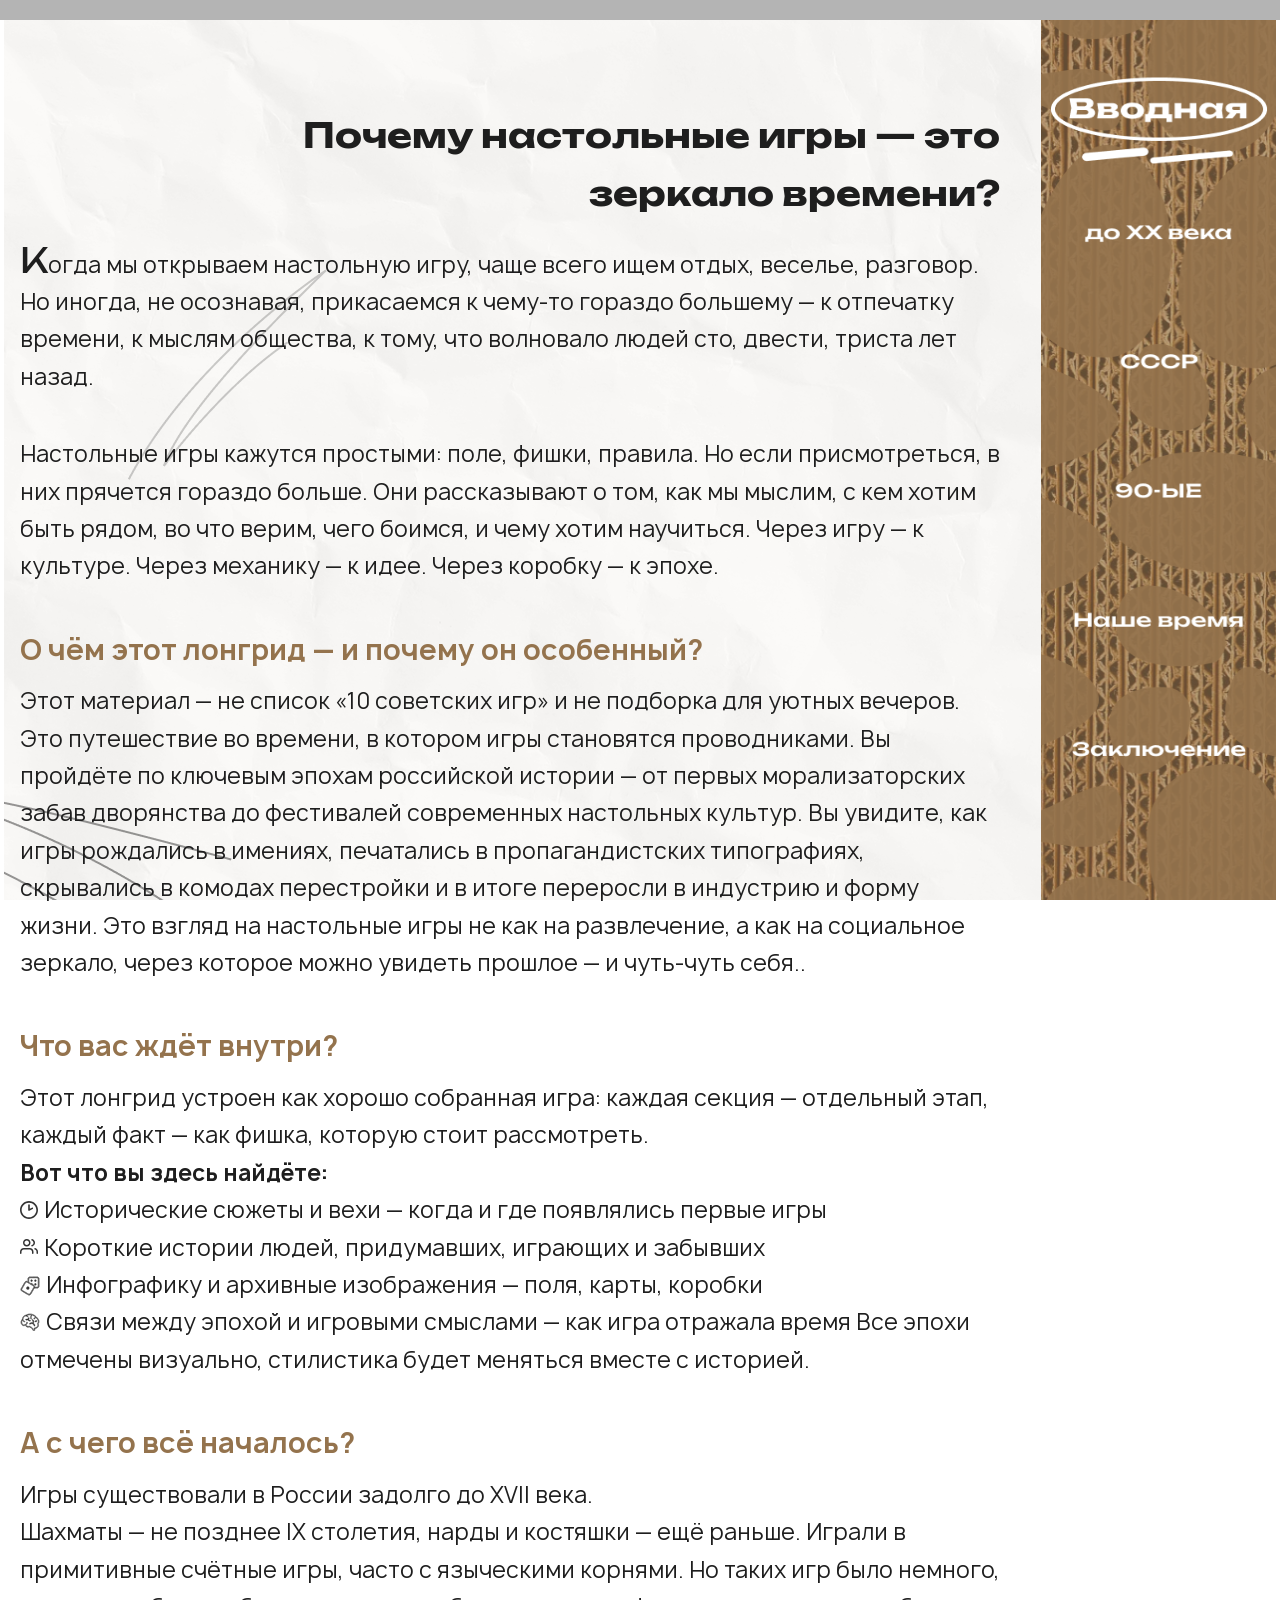
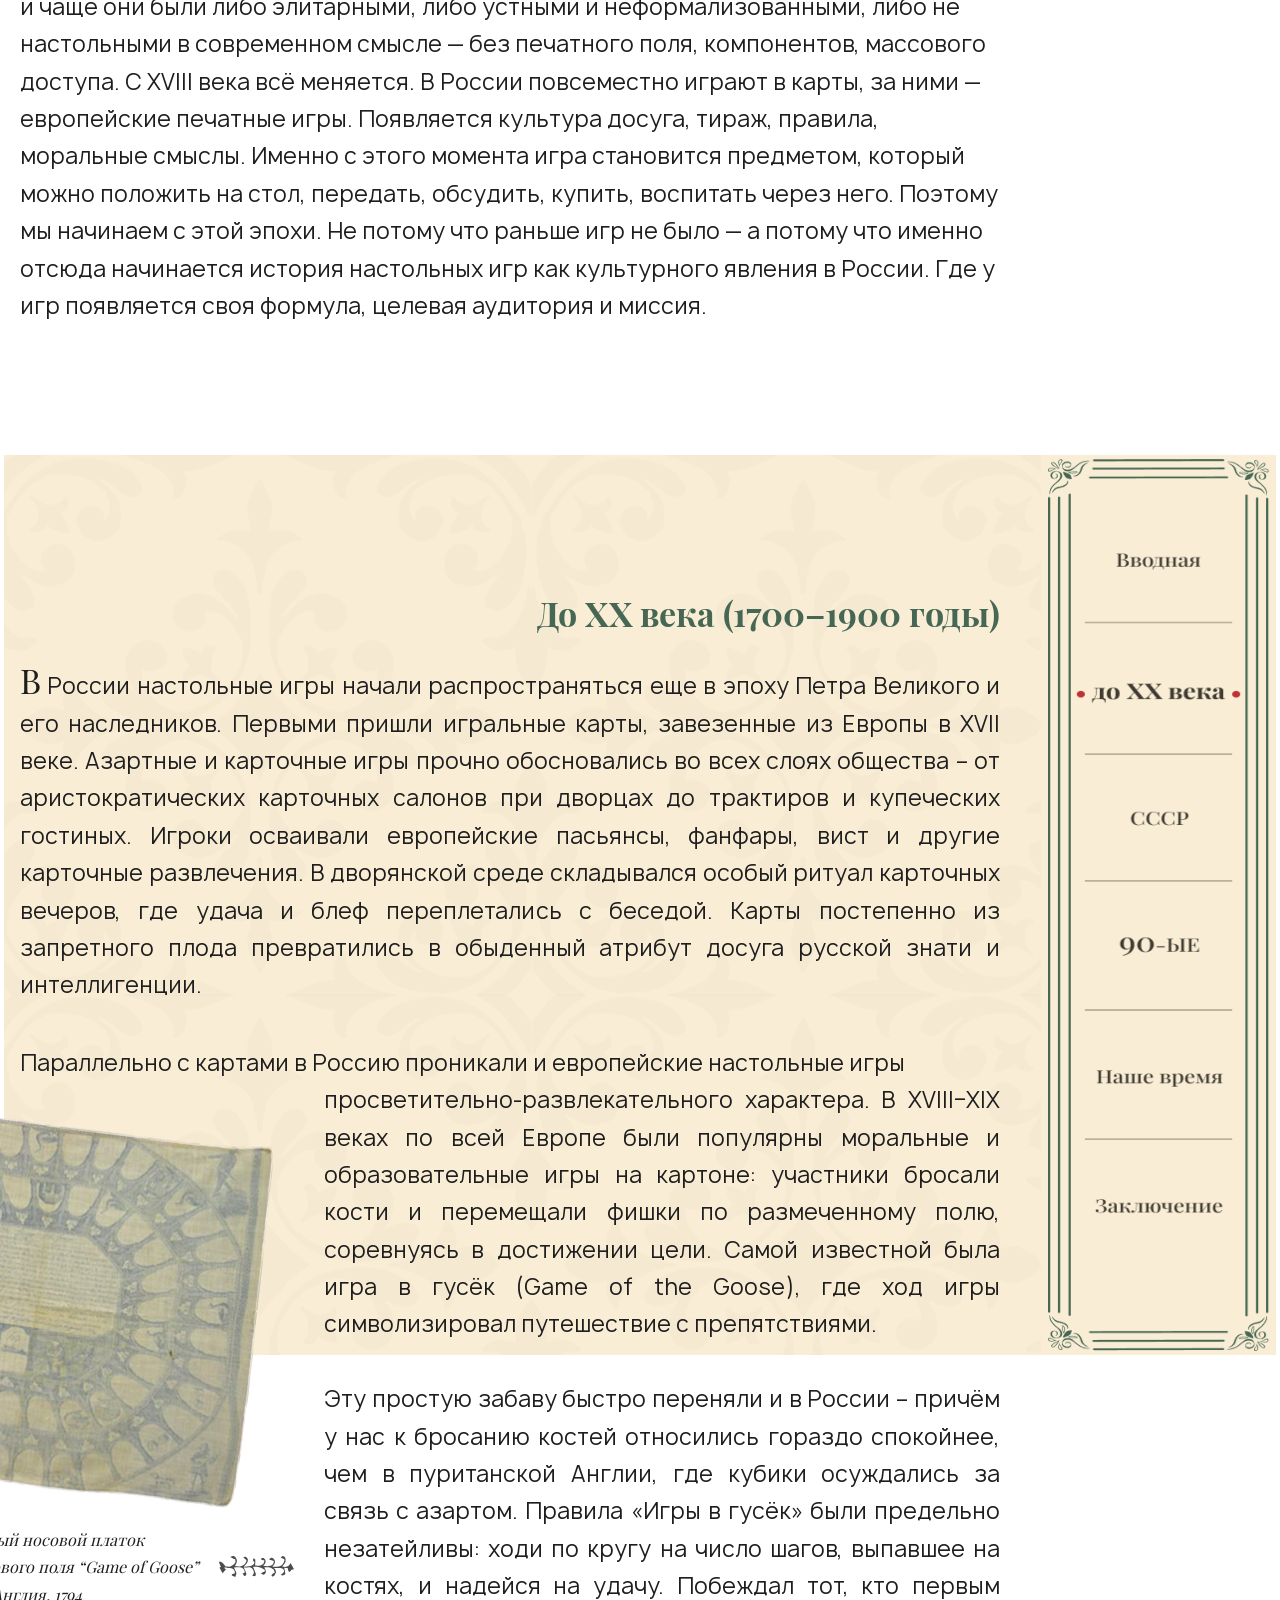
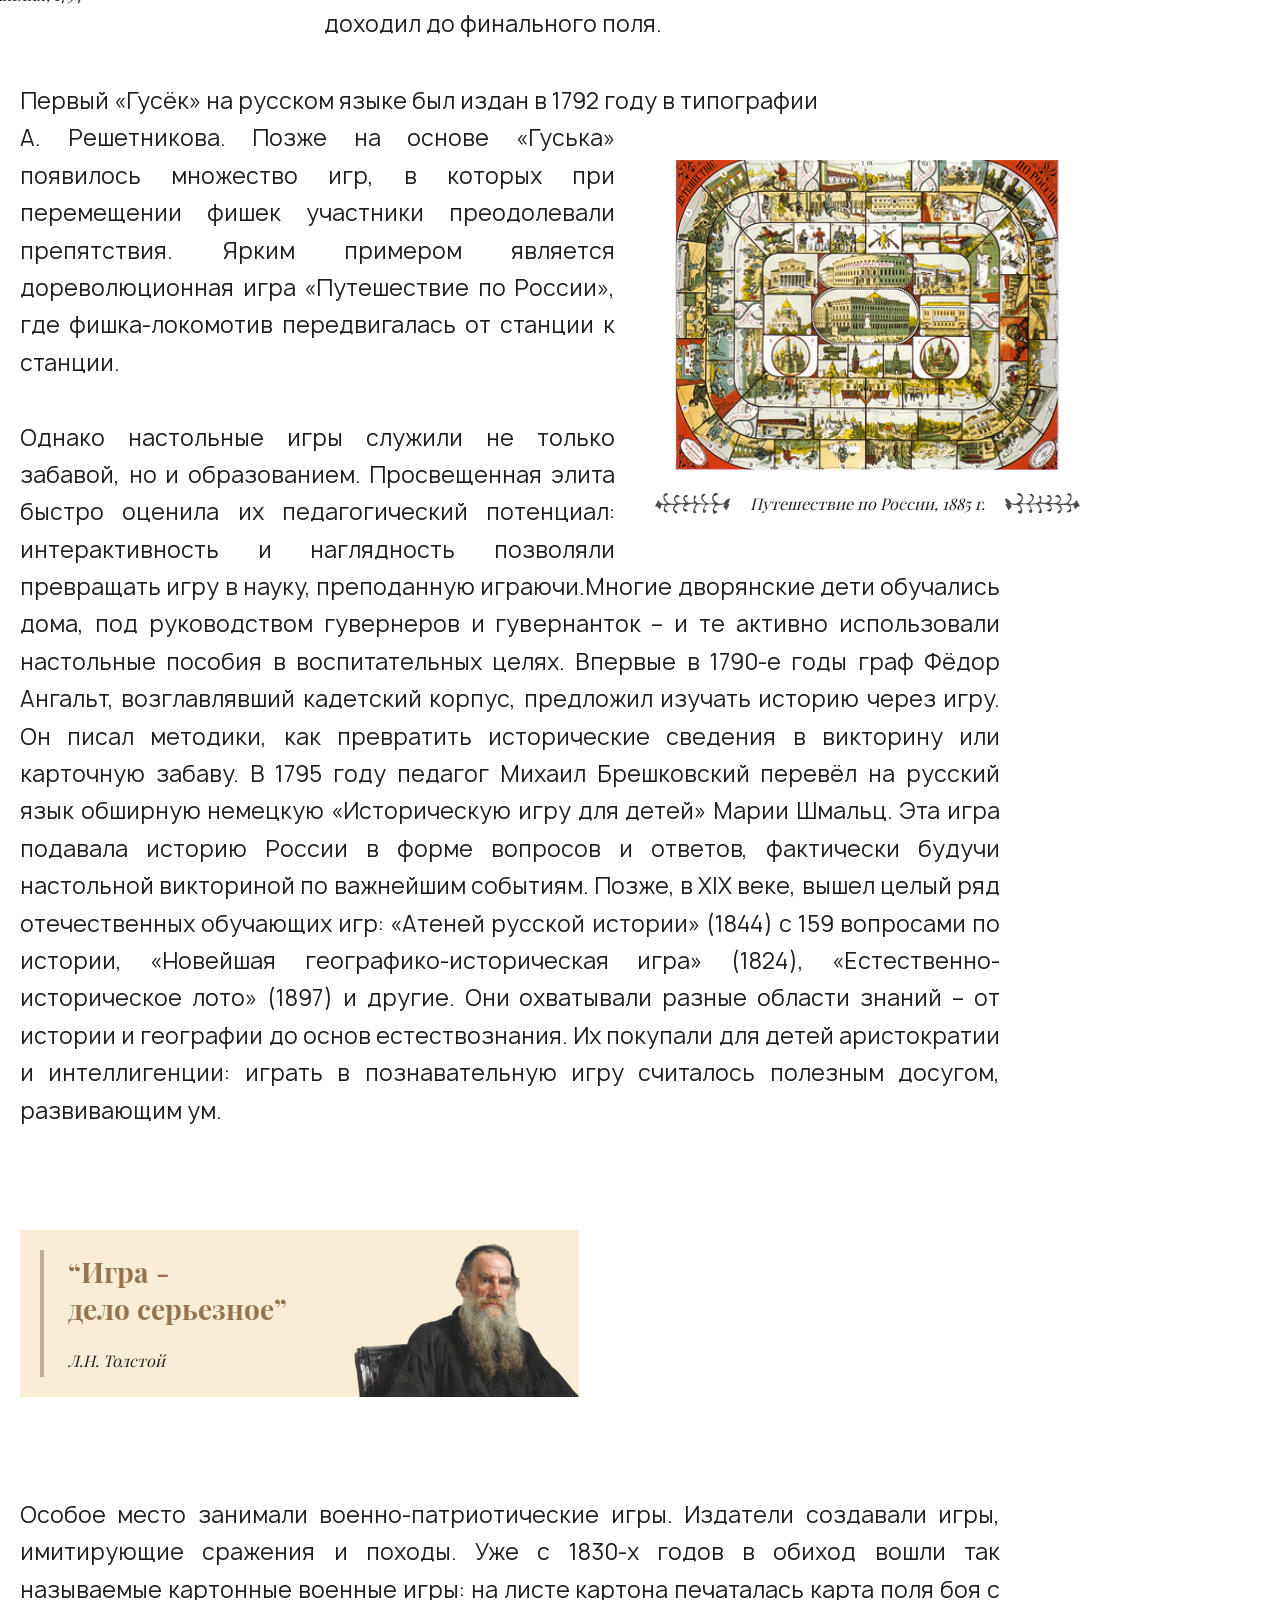
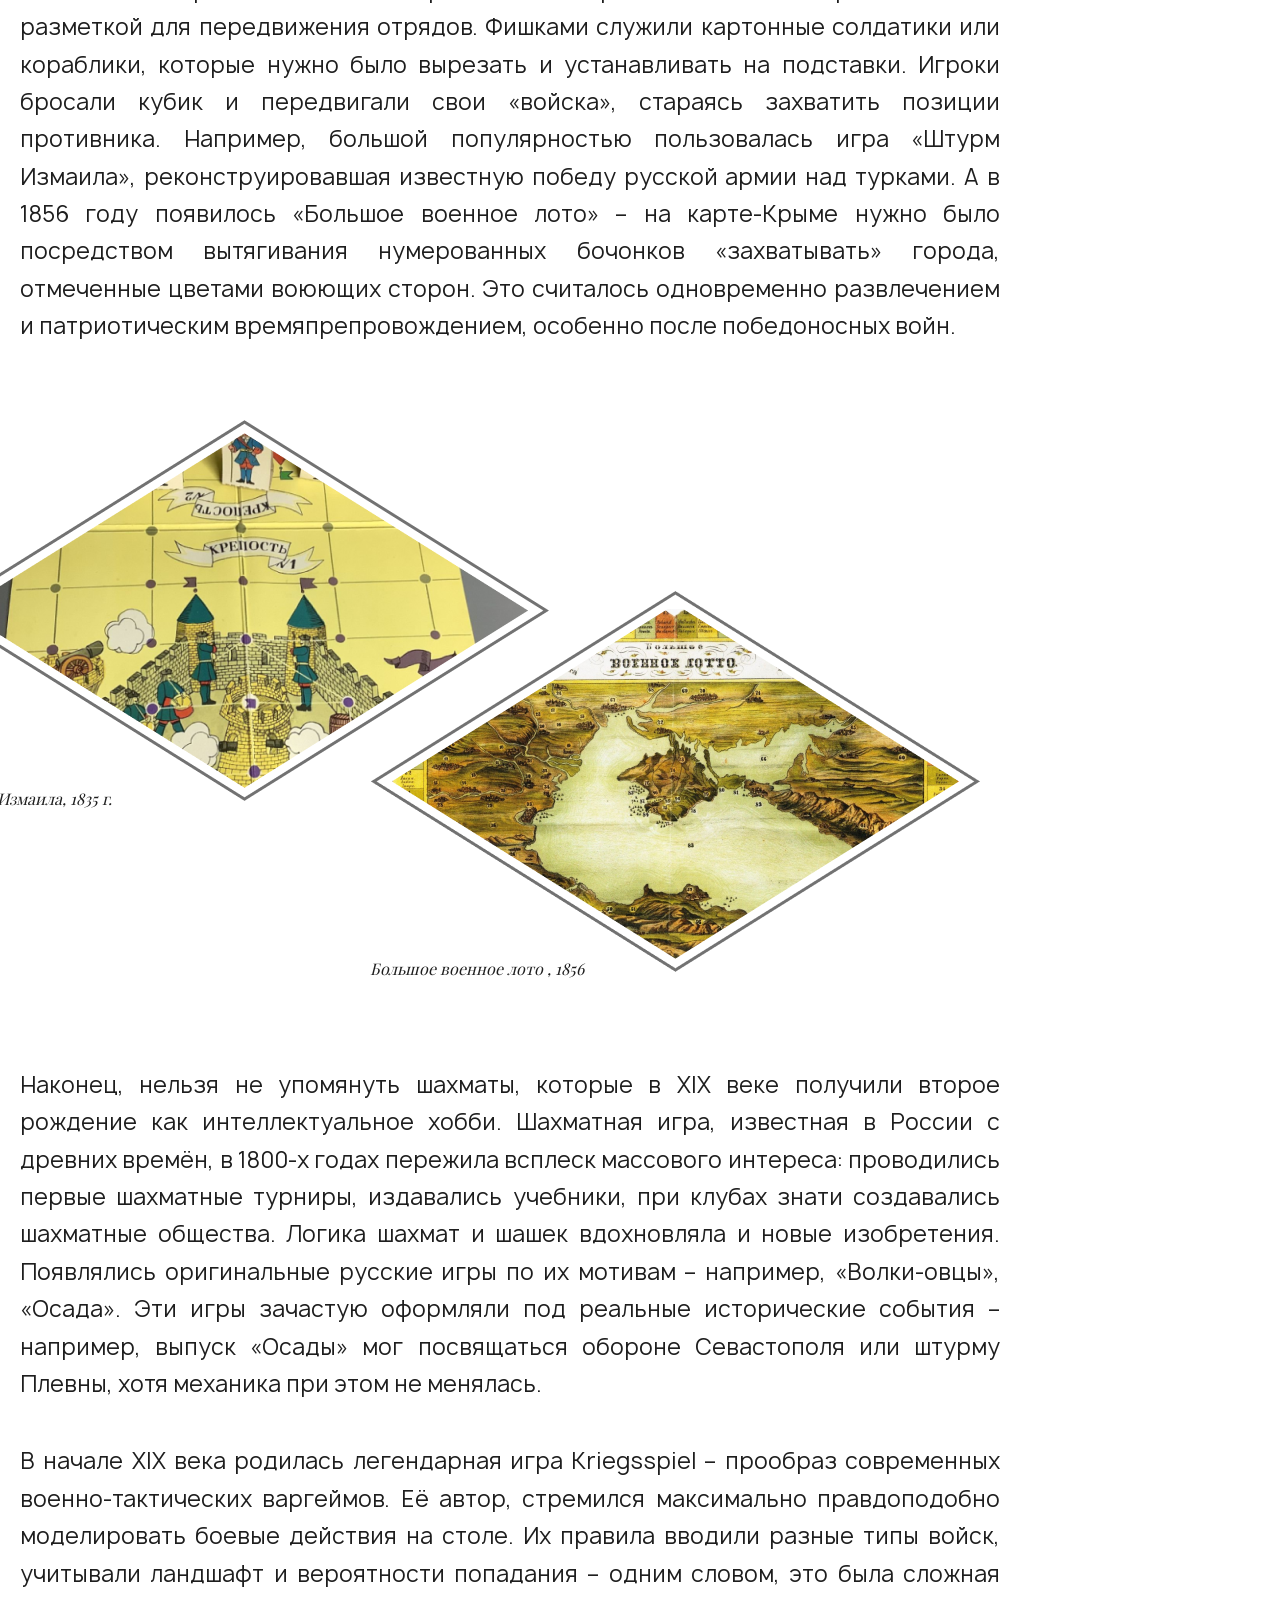
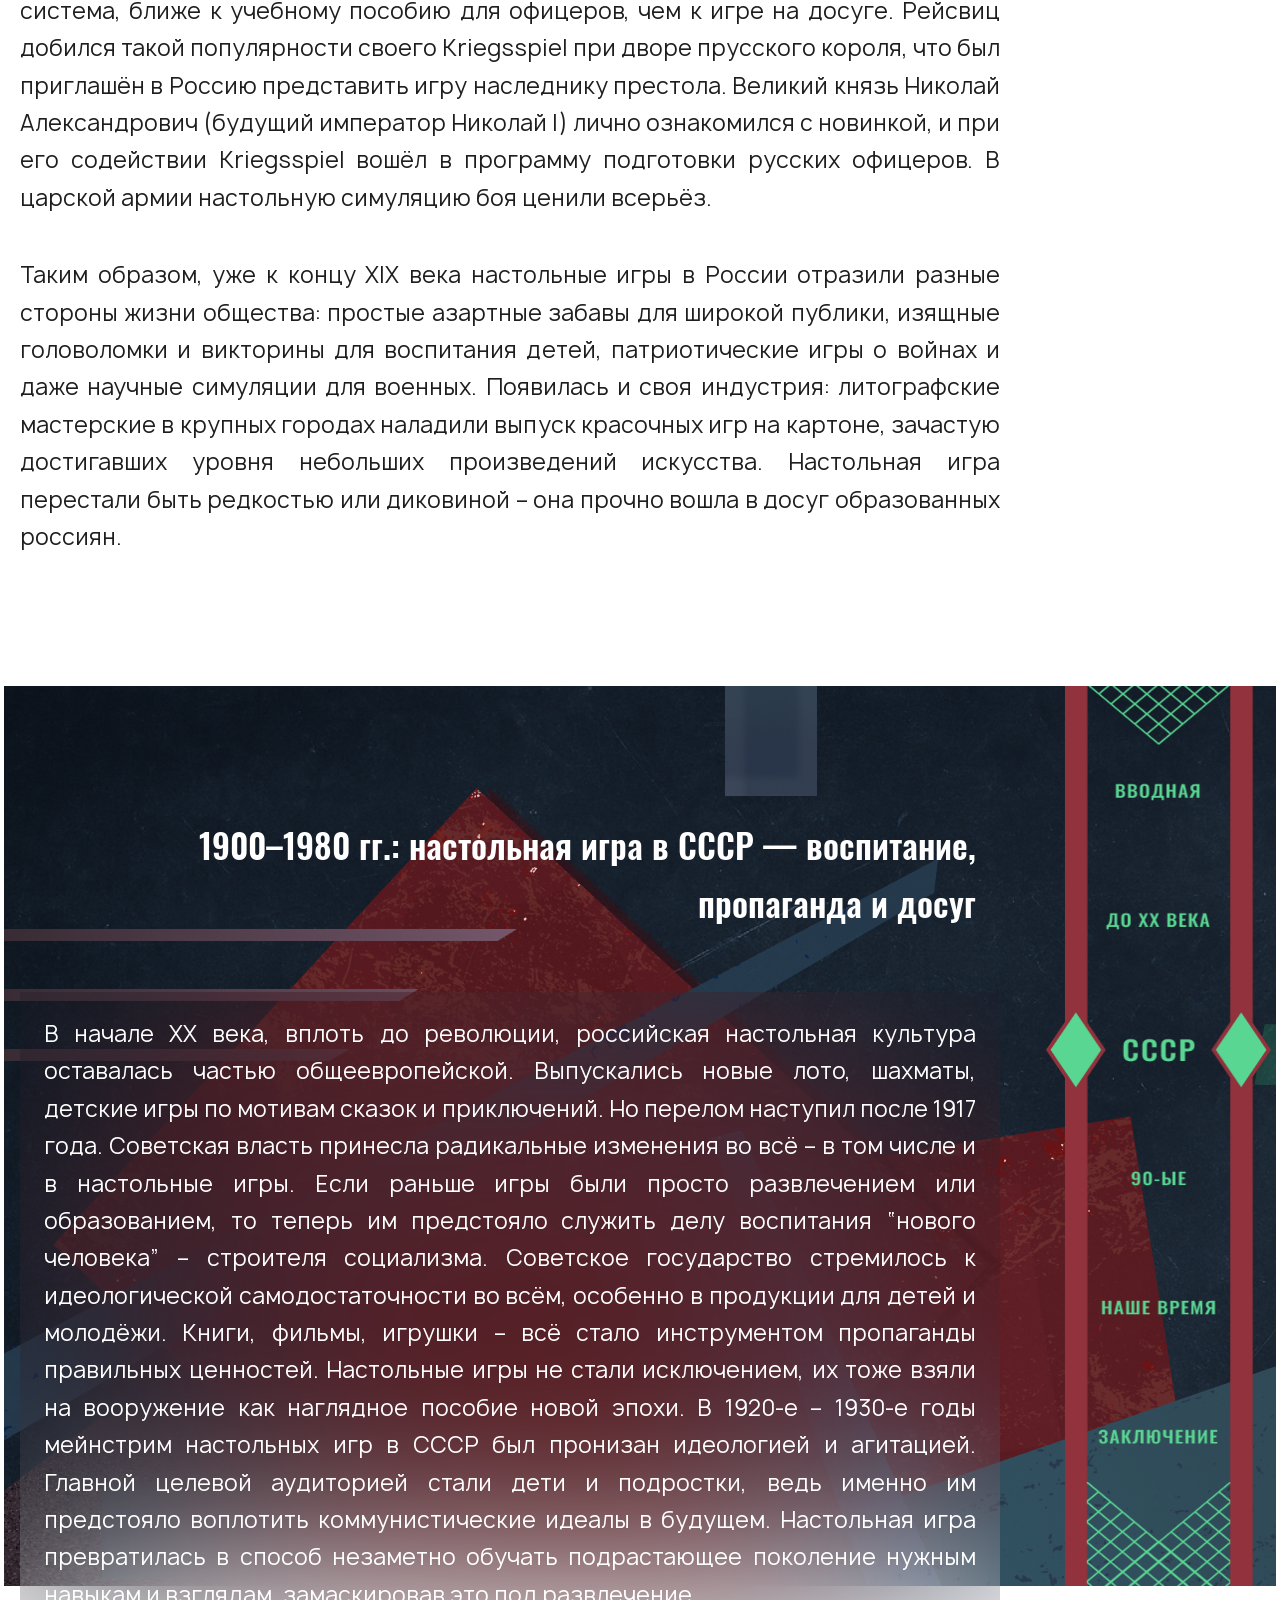
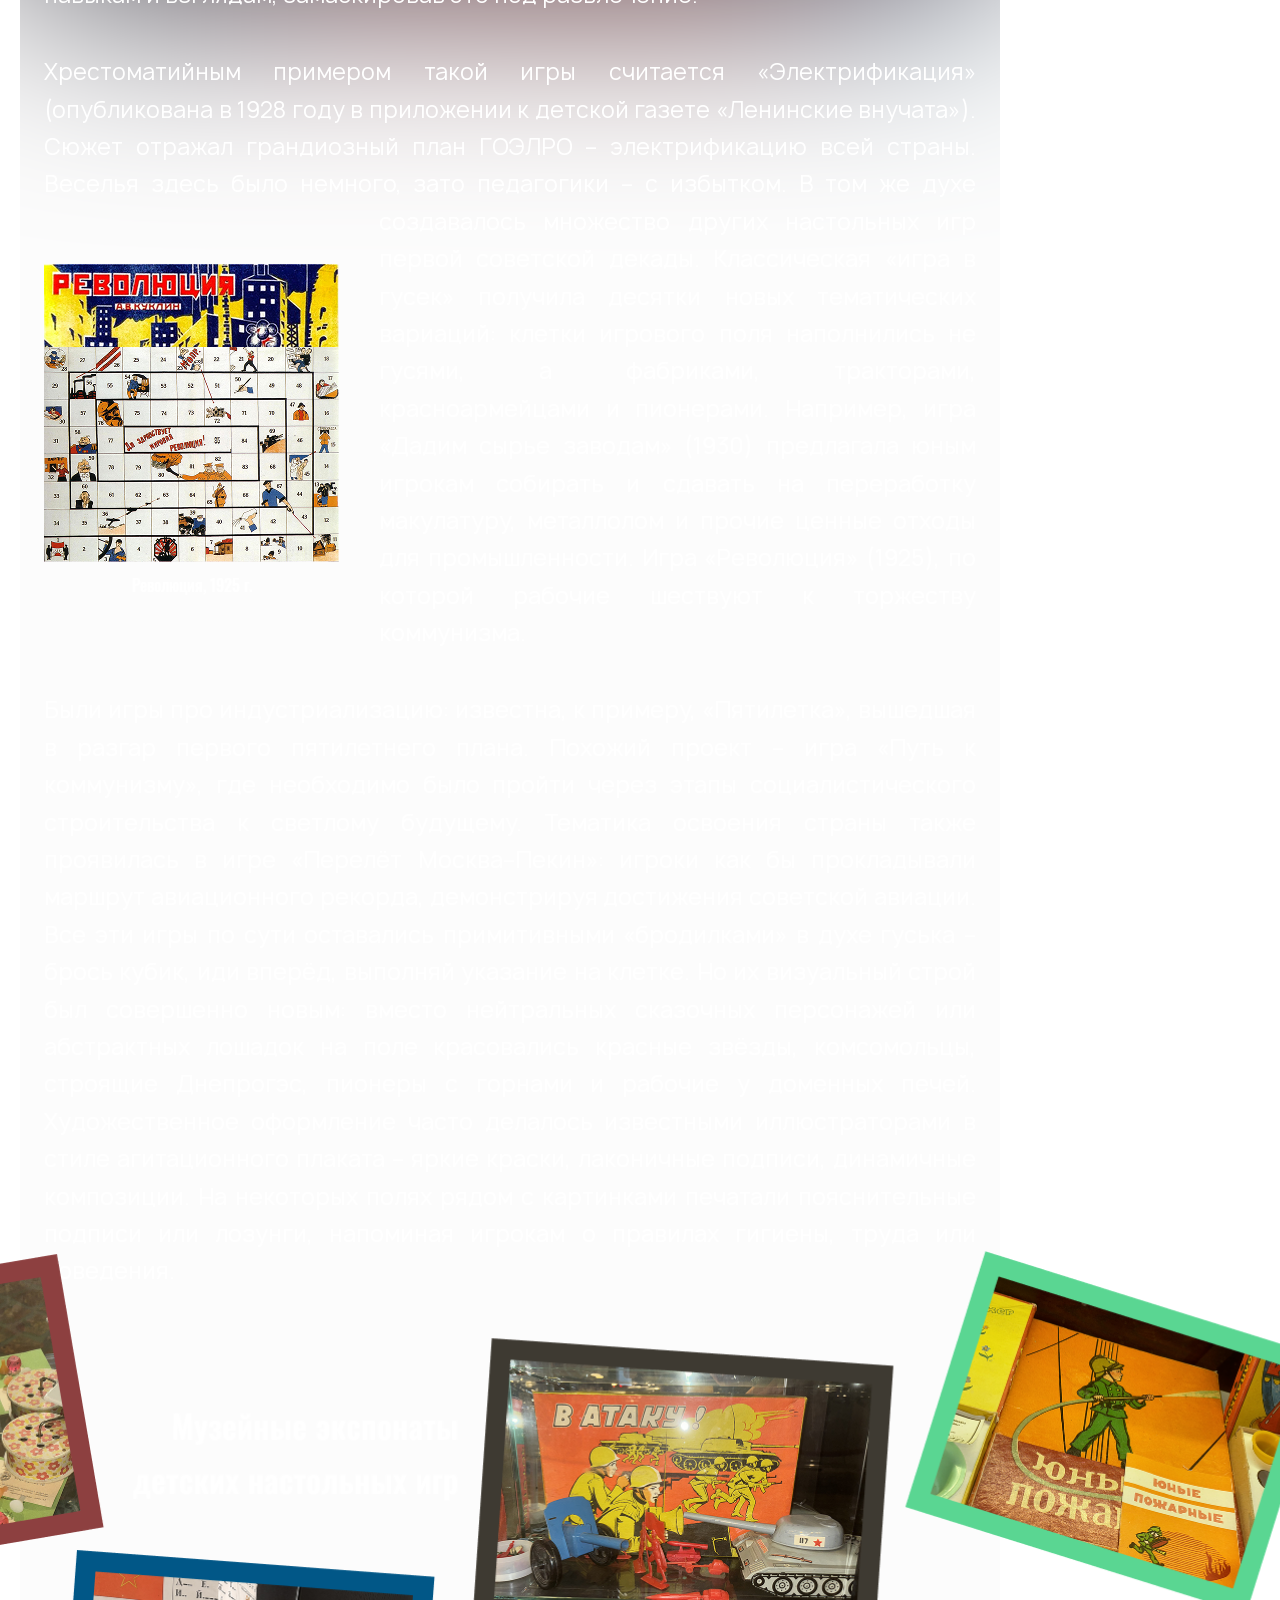
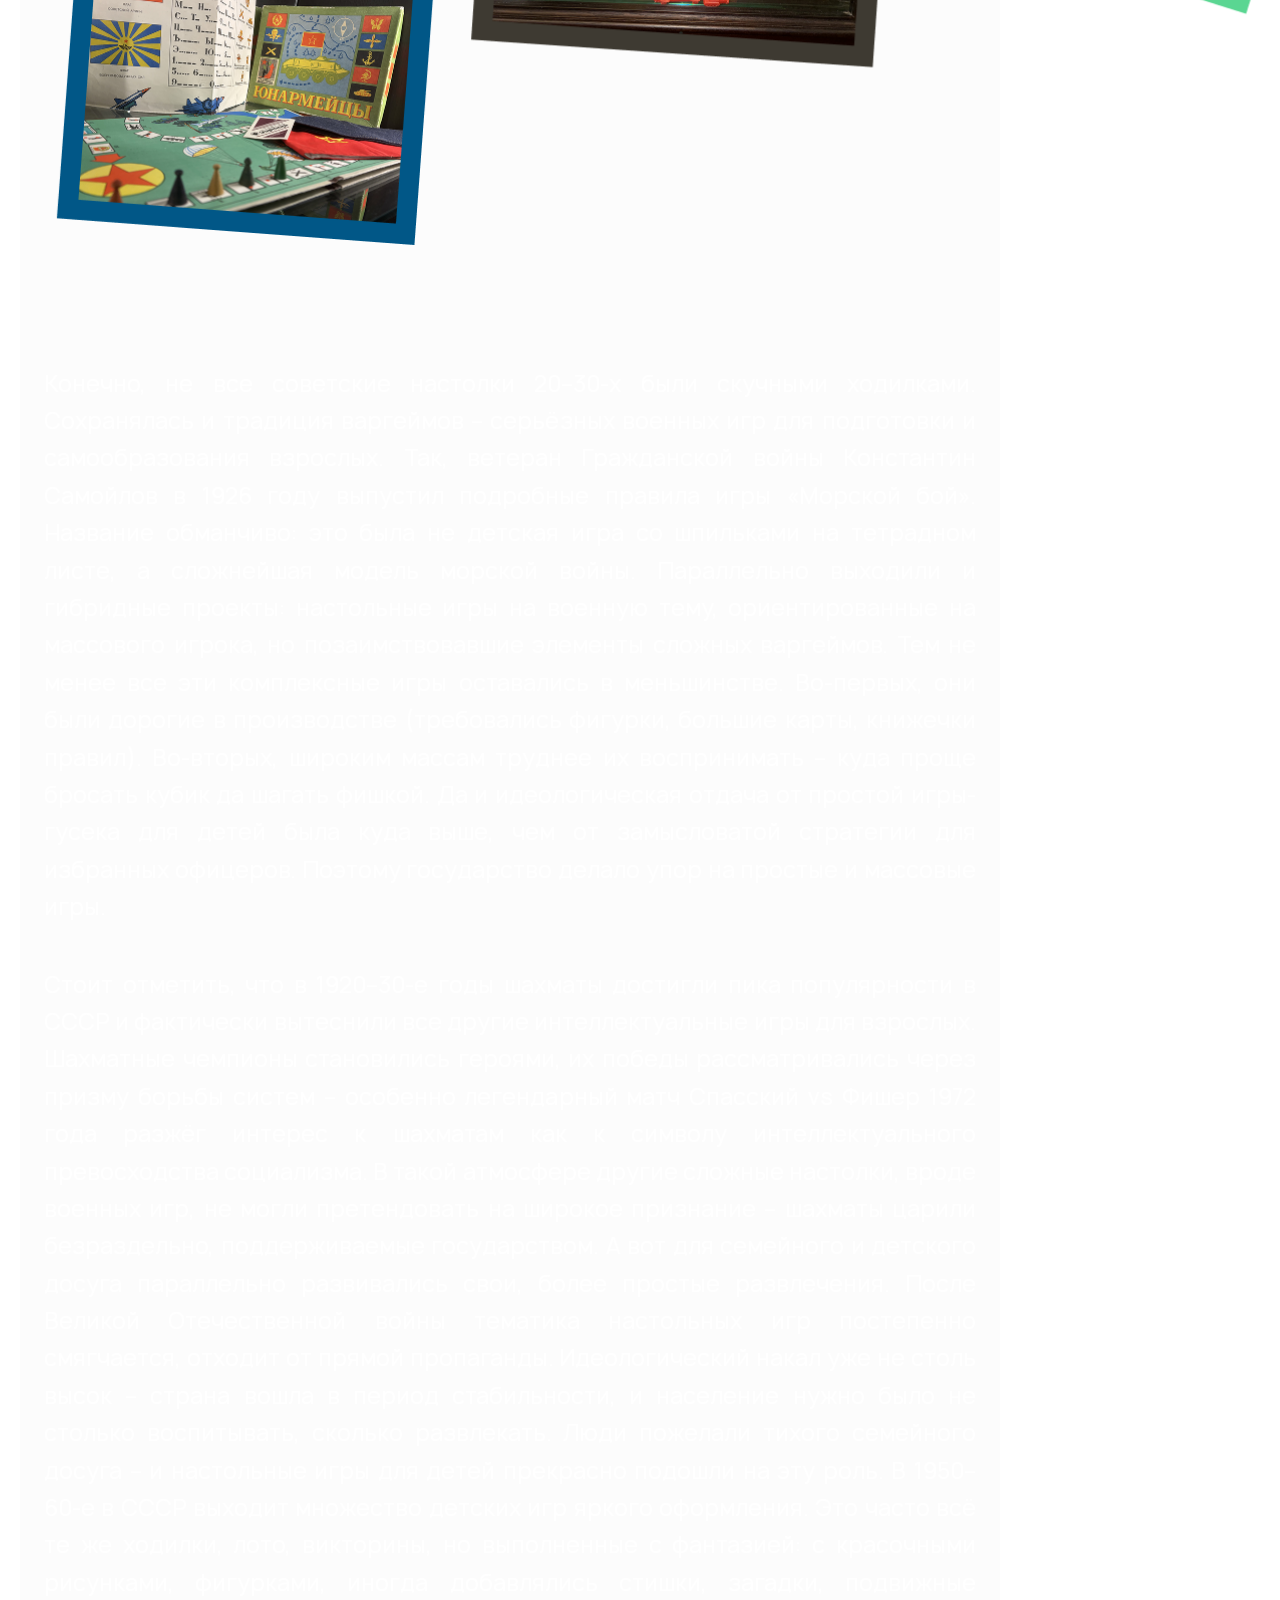
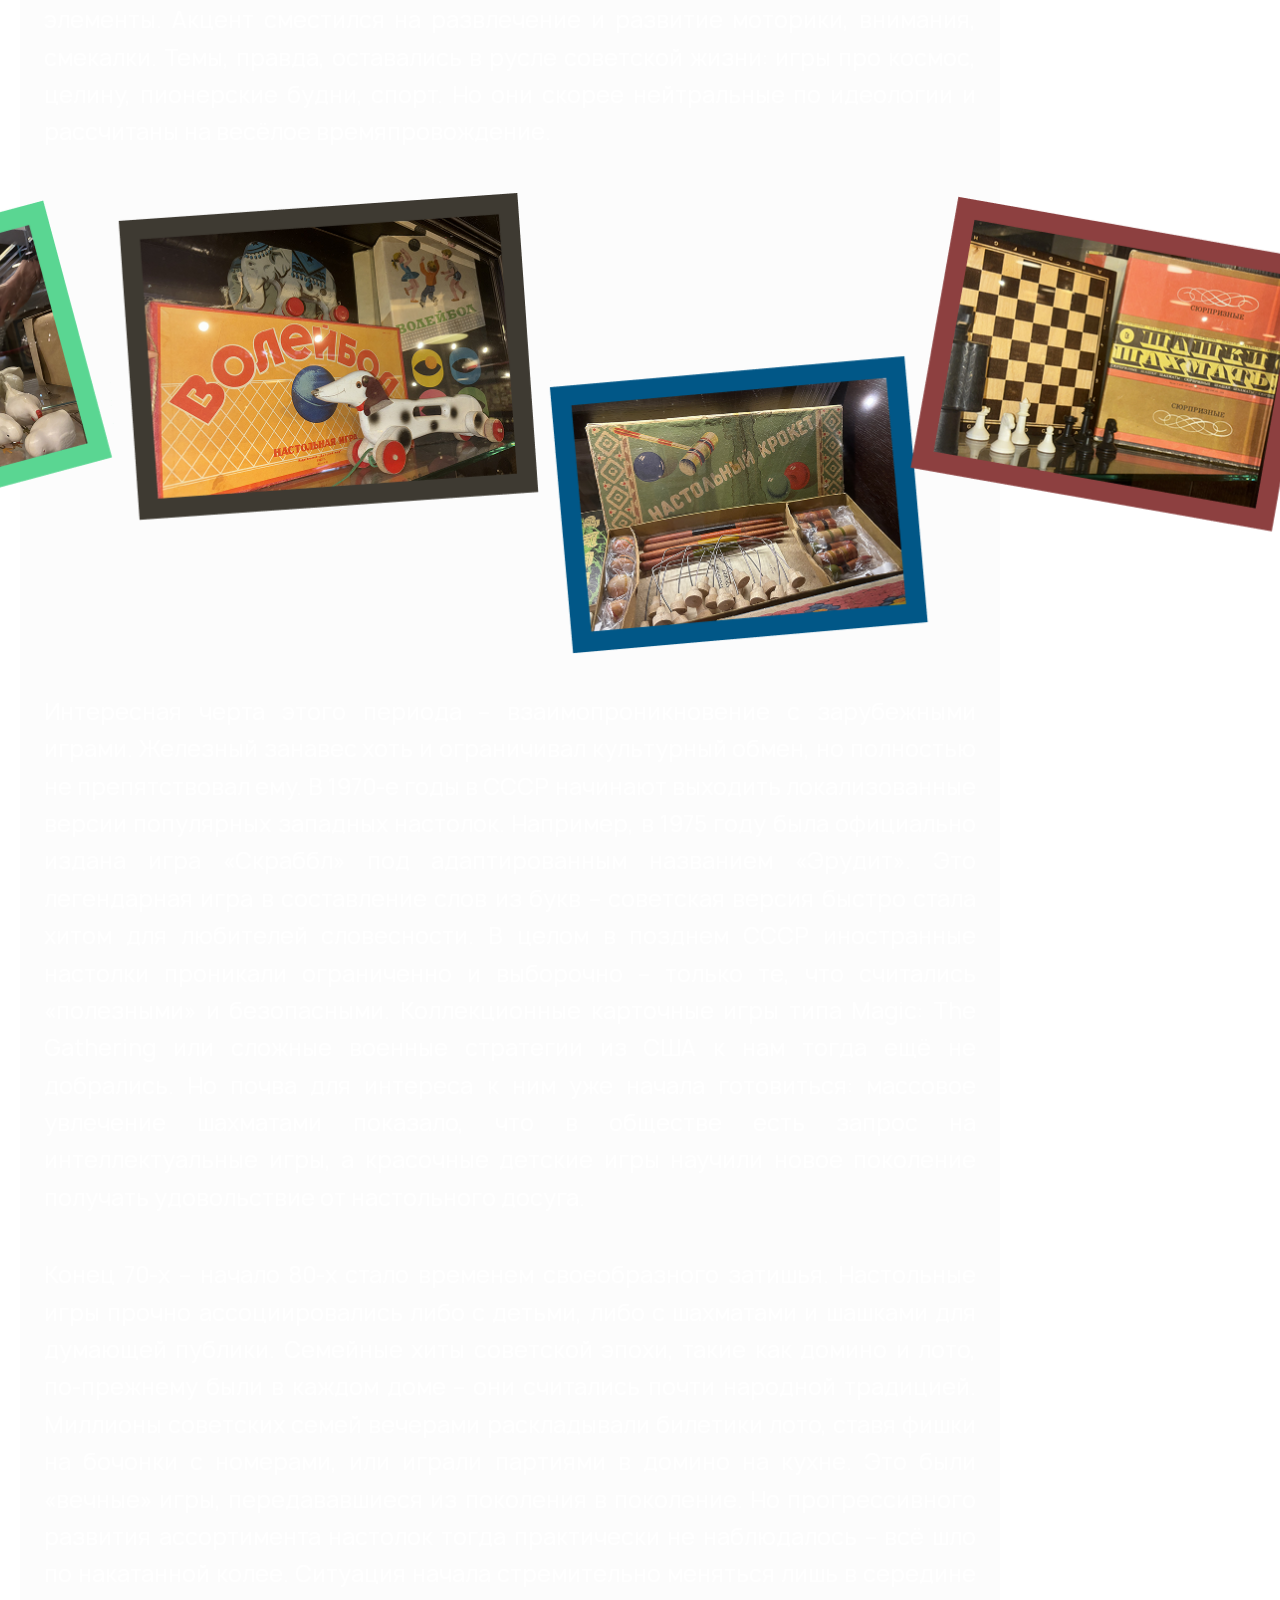
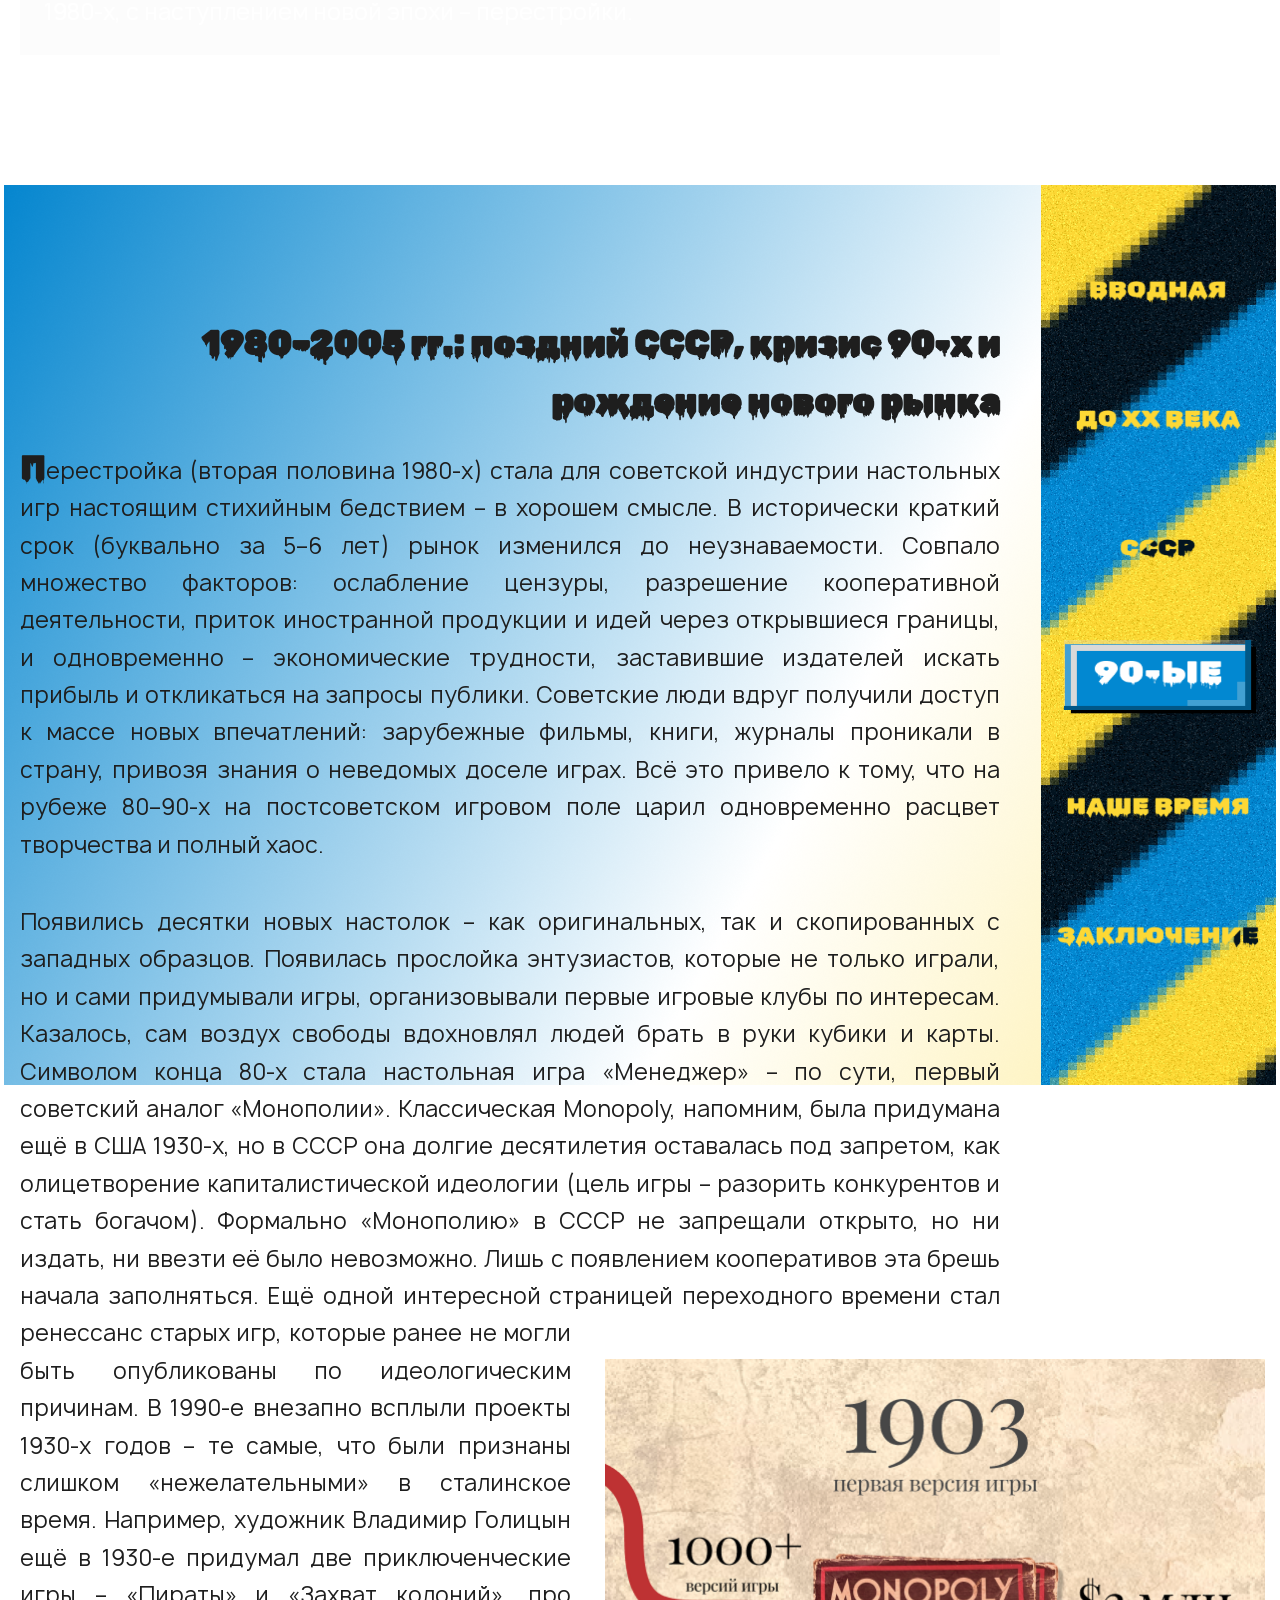
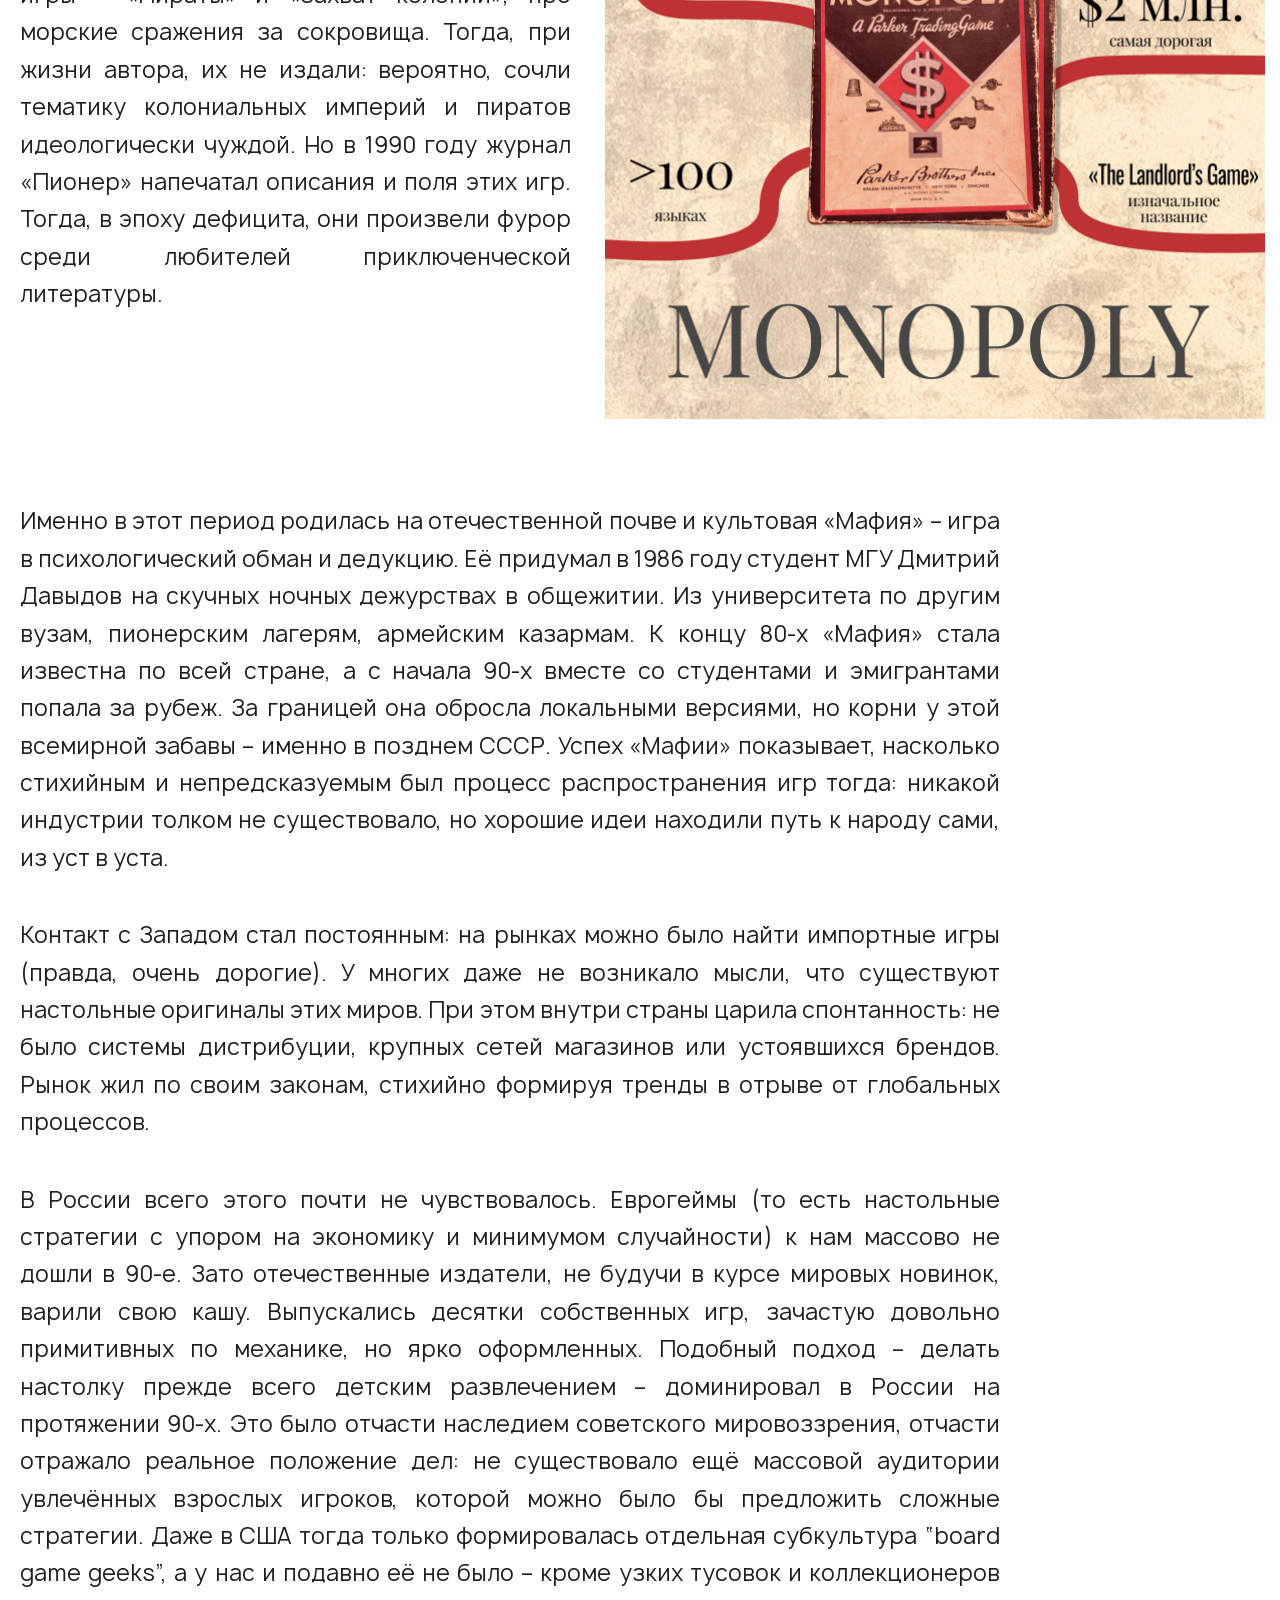
==== index.html @ 45ca0df1 "initial" ====
<!DOCTYPE html>
<html lang="en">
	<head>
		<meta charset="UTF-8" />
		<meta name="viewport" content="width=device-width, initial-scale=1.0" />
		<title>Настольные игры</title>
		<link rel="stylesheet" href="./css/index.css" />
		<script defer src='./progress.js'></script>
	</head>
	<body>
		<header class="header">
			<div class="header-progress">
				<div class="progress-thumb" />
			</div>
		</header>
		<main class="main">
			<section class="main-container boardGameMirror-container">
				<div class='paralax-wrapper'>
					<div class='paralax' id='paralax-el-1'>
						<div>
							<img src='./image/background-1/illustration.png' />
						</div>
					</div>
				</div>
				<div class="main-accent-wrapper">
					<h2 class="main-title font-unbounded font-semibold">
						Почему настольные игры — это<br />зеркало времени?
					</h2>
					<p class="main-text">
						<span class='main-first-letter font-unbounded regular'>К</span>огда мы открываем настольную игру, чаще всего ищем отдых, веселье,
						разговор. Но иногда, не осознавая, прикасаемся к чему-то гораздо
						большему — к отпечатку времени, к мыслям общества, к тому, что
						волновало людей сто, двести, триста лет назад.
					</p>
				</div>
				<p class="main-text">
					Настольные игры кажутся простыми: поле, фишки, правила. Но если
					присмотреться, в них прячется гораздо больше. Они рассказывают о том,
					как мы мыслим, с кем хотим быть рядом, во что верим, чего боимся, и
					чему хотим научиться. Через игру — к культуре. Через механику — к
					идее. Через коробку — к эпохе.
				</p>
				<div class="main-text-wrapper">
					<h2 class="main-subtitle">
						О чём этот лонгрид — и почему он особенный?
					</h2>
					<p class="main-text">
						Этот материал — не список «10 советских игр» и не подборка для
						уютных вечеров. Это путешествие во времени, в котором игры
						становятся проводниками. Вы пройдёте по ключевым эпохам российской
						истории — от первых морализаторских забав дворянства до фестивалей
						современных настольных культур. Вы увидите, как игры рождались в
						имениях, печатались в пропагандистских типографиях, скрывались в
						комодах перестройки и в итоге переросли в индустрию и форму жизни.
						Это взгляд на настольные игры не как на развлечение, а как на
						социальное зеркало, через которое можно увидеть прошлое — и
						чуть-чуть себя..
					</p>
				</div>
				<div class="main-text-wrapper">
					<h2 class="main-subtitle">Что вас ждёт внутри?</h2>
					<div class="main-text">
						<p>
							Этот лонгрид устроен как хорошо собранная игра: каждая секция —
							отдельный этап, каждый факт — как фишка, которую стоит
							рассмотреть.
						</p>
						<ul class="boardGameMirror-icons">
							<li><span class="semibold">Вот что вы здесь найдёте:</span></li>
							<li>
								<img src="./image/main/icons/clock.svg" alt="Время" />
								<p>
									Исторические сюжеты и вехи — когда и где появлялись первые
									игры
								</p>
							</li>
							<li>
								<img src="./image/main/icons/users.svg" alt="Пользователи" />
								<p>Короткие истории людей, придумавших, играющих и забывших</p>
							</li>
							<li>
								<img src="./image/main/icons/dice.svg" alt="Игральные кости" />
								<p>Инфографику и архивные изображения — поля, карты, коробки</p>
							</li>
							<li>
								<img src="./image/main/icons/brain.svg" alt="Мозг" />
								<p>
									Связи между эпохой и игровыми смыслами — как игра отражала
									время Все эпохи отмечены визуально, стилистика будет меняться
									вместе с историей.
								</p>
							</li>
						</ul>
					</div>
				</div>
				<div class="main-text-wrapper">
					<h2 class="main-subtitle">А с чего всё началось?</h2>
					<p class="main-text">
						Игры существовали в России задолго до XVII века.<br />
						Шахматы — не позднее IX столетия, нарды и костяшки — ещё раньше.
						Играли в примитивные счётные игры, часто с языческими корнями. Но
						таких игр было немного, и чаще они были либо элитарными, либо
						устными и неформализованными, либо не настольными в современном
						смысле — без печатного поля, компонентов, массового доступа. С XVIII
						века всё меняется. В России повсеместно играют в карты, за ними —
						европейские печатные игры. Появляется культура досуга, тираж,
						правила, моральные смыслы. Именно с этого момента игра становится
						предметом, который можно положить на стол, передать, обсудить,
						купить, воспитать через него. Поэтому мы начинаем с этой эпохи. Не
						потому что раньше игр не было — а потому что именно отсюда
						начинается история настольных игр как культурного явления в России.
						Где у игр появляется своя формула, целевая аудитория и миссия.
					</p>
					<div class='main-gap-b'/>
				</div>
			</section>
			<section class="main-container until20thCentury-container justify">
				<div class='paralax-wrapper'>
					<div class='paralax' id='paralax-el-2'>
						<div>
							<img src='./image/background-2/illustration.png' /></div>
					</div>
				</div>
				<div class="main-accent-wrapper">
					<h2 class="main-title font-playfairDisplay bold">До XX века (1700–1900 годы)</h2>
					<p class="main-text">
						<span class='main-first-letter font-playfairDisplay regular'>В</span> России настольные игры начали распространяться еще в эпоху Петра
						Великого и его наследников. Первыми пришли игральные карты,
						завезенные из Европы в XVII веке. Азартные и карточные игры прочно
						обосновались во всех слоях общества – от аристократических карточных
						салонов при дворцах до трактиров и купеческих гостиных. Игроки
						осваивали европейские пасьянсы, фанфары, вист и другие карточные
						развлечения. В дворянской среде складывался особый ритуал карточных
						вечеров, где удача и блеф переплетались с беседой. Карты постепенно
						из запретного плода превратились в обыденный атрибут досуга русской
						знати и интеллигенции.
					</p>
				</div>
				<div>
					<p class="main-text">
						Параллельно с картами в Россию проникали и европейские настольные
						игры
					</p>
					<div class="until20thCentury-handkerchief-image">
						<img
							src="./image/main/handkerchief.png"
							alt="Хлопковый носовой платокс рисунком игрового поля “Game of Goose” Англия, 1794"
						/>
						<div class="main-image-decoration">
							<img src="./image/shared/decoration.svg" alt="декорация" />
							<p class="main-decoration-text">
								Хлопковый носовой платок<br />с рисунком игрового поля “Game of
								Goose”<br />Англия, 1794
							</p>
							<img src="./image/shared/decoration.svg" alt="декорация" />
						</div>
					</div>
					<p class="main-text">
						просветительно-развлекательного характера. В XVIII–XIX веках по всей
						Европе были популярны моральные и образовательные игры на картоне:
						участники бросали кости и перемещали фишки по размеченному полю,
						соревнуясь в достижении цели. Самой известной была игра в гусёк
						(Game of the Goose), где ход игры символизировал путешествие с
						препятствиями.<br /><br />Эту простую забаву быстро переняли и в
						России – причём у нас к бросанию костей относились гораздо
						спокойнее, чем в пуританской Англии, где кубики осуждались за связь
						с азартом. Правила «Игры в гусёк» были предельно незатейливы: ходи
						по кругу на число шагов, выпавшее на костях, и надейся на удачу.
						Побеждал тот, кто первым доходил до финального поля.
					</p>
				</div>
				<div>
					<p class="main-text">
						Первый «Гусёк» на русском языке был издан в 1792 году в типографии
						<div class="until20thCentury-travel-image">
							<img
								src="./image/main/travel-to-russia.png"
								alt="Путешествие по России, 1885 г."
							/>
							<div class="main-image-decoration">
								<img src="./image/shared/decoration.svg" alt="декорация" />
								<p class="main-decoration-text">Путешествие по России, 1885 г.</p>
								<img src="./image/shared/decoration.svg" alt="декорация" />
							</div>
						</div>
						<span class="main-text">А. Решетникова. Позже на основе «Гуська»

					
						появилось множество игр, в которых при перемещении фишек участники
						преодолевали препятствия. Ярким примером является дореволюционная
						игра «Путешествие по России», где фишка-локомотив передвигалась от
						станции к станции.
						<br /><br />
						Однако настольные игры служили не только забавой, но и образованием.
						Просвещенная элита быстро оценила их педагогический потенциал:
						интерактивность и наглядность позволяли превращать игру в науку,
						преподанную играючи.Многие дворянские дети обучались дома, под
						руководством гувернеров и гувернанток – и те активно использовали
						настольные пособия в воспитательных целях. Впервые в 1790-е годы
						граф Фёдор Ангальт, возглавлявший кадетский корпус, предложил
						изучать историю через игру. Он писал методики, как превратить
						исторические сведения в викторину или карточную забаву. В 1795 году
						педагог Михаил Брешковский перевёл на русский язык обширную немецкую
						«Историческую игру для детей» Марии Шмальц. Эта игра подавала
						историю России в форме вопросов и ответов, фактически будучи
						настольной викториной по важнейшим событиям. Позже, в XIX веке,
						вышел целый ряд отечественных обучающих игр: «Атеней русской
						истории» (1844) с 159 вопросами по истории, «Новейшая
						географико-историческая игра» (1824), «Естественно-историческое
						лото» (1897) и другие. Они охватывали разные области знаний – от
						истории и географии до основ естествознания. Их покупали для детей
						аристократии и интеллигенции: играть в познавательную игру считалось
						полезным досугом, развивающим ум.</span>
				</p>
				</div>
				<div class='until20thCentury-lev-quote'>
					<div class='content'>
						<div class='line'></div>
						<blockquote class='quote'>
							<quote class='main-subtitle font-playfairDisplay semibold'>
								“Игра  -<br/>
								дело серьезное”
							</quote>
							<p class='font-playfairDisplay regular italic'>
								Л.Н. Толстой
							</p>
						</blockquote>
					</div>
					<img src='./image/main/lev-tolstoy.png' />
				</div>
				<p class="main-text">
					Особое место занимали военно-патриотические игры. Издатели создавали
					игры, имитирующие сражения и походы. Уже с 1830-х годов в обиход вошли
					так называемые картонные военные игры: на листе картона печаталась
					карта поля боя с разметкой для передвижения отрядов. Фишками служили
					картонные солдатики или кораблики, которые нужно было вырезать и
					устанавливать на подставки. Игроки бросали кубик и передвигали свои
					«войска», стараясь захватить позиции противника. Например, большой
					популярностью пользовалась игра «Штурм Измаила», реконструировавшая
					известную победу русской армии над турками. А в 1856 году появилось
					«Большое военное лото» – на карте-Крыме нужно было посредством
					вытягивания нумерованных бочонков «захватывать» города, отмеченные
					цветами воюющих сторон. Это считалось одновременно развлечением и
					патриотическим времяпрепровождением, особенно после победоносных войн.
				</p>
				<div class='until20thCentury-war-games'>
					<div class="game-1">
						<img
							src="./image/main/AssaultIshmael.png"
							alt="Путешествие по России, 1885 г."
						/>
							<p class="main-decoration-text">Штурм Измаила, 1835 г.</p>
					</div>
					<div class="game-2">
						<img
							src="./image/main/bigMilitaryLotto.png"
							alt="Путешествие по России, 1885 г."
						/>
							<p class="main-decoration-text">Большое военное лото , 1856</p>
					</div>
				</div>
				<p class="main-text">
					Наконец, нельзя не упомянуть шахматы, которые в XIX веке получили
					второе рождение как интеллектуальное хобби. Шахматная игра, известная
					в России с древних времён, в 1800-х годах пережила всплеск массового
					интереса: проводились первые шахматные турниры, издавались учебники,
					при клубах знати создавались шахматные общества. Логика шахмат и шашек
					вдохновляла и новые изобретения. Появлялись оригинальные русские игры
					по их мотивам – например, «Волки-овцы», «Осада». Эти игры зачастую
					оформляли под реальные исторические события – например, выпуск «Осады»
					мог посвящаться обороне Севастополя или штурму Плевны, хотя механика
					при этом не менялась.
				</p>
				<p class="main-text">
					В начале XIX века родилась легендарная игра Kriegsspiel – прообраз
					современных военно-тактических варгеймов. Её автор, стремился
					максимально правдоподобно моделировать боевые действия на столе. Их
					правила вводили разные типы войск, учитывали ландшафт и вероятности
					попадания – одним словом, это была сложная система, ближе к учебному
					пособию для офицеров, чем к игре на досуге. Рейсвиц добился такой
					популярности своего Kriegsspiel при дворе прусского короля, что был
					приглашён в Россию представить игру наследнику престола. Великий князь
					Николай Александрович (будущий император Николай I) лично ознакомился
					с новинкой, и при его содействии Kriegsspiel вошёл в программу
					подготовки русских офицеров. В царской армии настольную симуляцию боя
					ценили всерьёз.
				</p>
				<p class="main-text">
					Таким образом, уже к концу XIX века настольные игры в России отразили
					разные стороны жизни общества: простые азартные забавы для широкой
					публики, изящные головоломки и викторины для воспитания детей,
					патриотические игры о войнах и даже научные симуляции для военных.
					Появилась и своя индустрия: литографские мастерские в крупных городах
					наладили выпуск красочных игр на картоне, зачастую достигавших уровня
					небольших произведений искусства. Настольная игра перестали быть
					редкостью или диковиной – она прочно вошла в досуг образованных
					россиян.
				</p>
			</section>
			<section class="main-container propagandaLeisure-container justify">
				<div class='paralax-wrapper'>
					<div class='paralax' id='paralax-el-3'>
						<div>
							<img src='./image/background-3/illustration.png' />
						</div>
					</div>
				</div>
				<div class="main-accent-wrapper">
					<h2 class="main-title font-oswald semibold">
						1900–1980 гг.: настольная игра в СССР — воспитание,<br/>пропаганда и досуг
					</h2>
				</div >
					<div class='propagandaLeisure-content'>
						<p class="main-text">
							В начале XX века, вплоть до революции, российская настольная культура оставалась частью общеевропейской. Выпускались новые лото, шахматы, детские игры по мотивам сказок и приключений. Но перелом наступил после 1917 года. Советская власть принесла радикальные изменения во всё – в том числе и в настольные игры. Если раньше игры были просто развлечением или образованием, то теперь им предстояло служить делу воспитания “нового человека” – строителя социализма. Советское государство стремилось к идеологической самодостаточности во всём, особенно в продукции для детей и молодёжи. Книги, фильмы, игрушки – всё стало инструментом пропаганды правильных ценностей. Настольные игры не стали исключением, их тоже взяли на вооружение как наглядное пособие новой эпохи. В 1920-е – 1930-е годы мейнстрим настольных игр в СССР был пронизан идеологией и агитацией. Главной целевой аудиторией стали дети и подростки, ведь именно им предстояло воплотить коммунистические идеалы в будущем. Настольная игра превратилась в способ незаметно обучать подрастающее поколение нужным навыкам и взглядам, замаскировав это под развлечение. 
						</p>
						<div >
							<span class="main-text">Хрестоматийным примером такой игры считается «Электрификация» (опубликована в 1928 году в приложении к детской газете «Ленинские внучата»).  Сюжет отражал грандиозный план ГОЭЛРО – электрификацию всей страны. Веселья здесь было немного, зато педагогики – с избытком. </span>       
							<div class='propagandaLeisure-image'>
								<img src='./image/main/revolution.png' alt='«Революция»' />
								<p class='text'>Революция, 1925 г.</p>
							</div>                
							<span class="main-text">В том же духе создавалось множество других настольных игр первой советской декады. Классическая «игра в гусек» получила десятки новых тематических вариаций: клетки игрового поля наполнились не гусями, а фабриками, тракторами, красноармейцами и пионерами. Например, игра «Дадим сырье заводам» (1930) предлагала юным игрокам собирать и сдавать на переработку макулатуру, металлолом и прочие ценные отходы для промышленности. Игра «Революция» (1925), по которой рабочие шествуют к торжеству коммунизма.</span>      
							
					</div>
					<p class="main-text">
						Были игры про индустриализацию: известна, к примеру, «Пятилетка», вышедшая в разгар первого пятилетнего плана. Похожий проект – игра «Путь к коммунизму», где необходимо было пройти через этапы социалистического строительства к светлому будущему. Тематика освоения страны также проявилась в игре «Перелёт Москва–Пекин»: игроки как бы прокладывали маршрут авиационного рекорда, демонстрируя достижения советской авиации.  Все эти игры по сути оставались примитивными «бродилками» в духе гуська – брось кубик, иди вперёд, выполняй указание на клетке. Но их визуальный строй был совершенно новым: вместо нейтральных сказочных персонажей или абстрактных лошадок на поле красовались красные звёзды, комсомольцы, строящие Днепрогэс, пионеры с горнами и рабочие у доменных печей. Художественное оформление часто делалось известными иллюстраторами в стиле агитационного плаката – яркие краски, лаконичные подписи, динамичные композиции. На некоторых полях рядом с картинками печатали пояснительные подписи или лозунги, напоминая игрокам о правилах гигиены, труда или поведения.
					</p>  
					<div class='images-group-1'>
						<img
							src='./image/main/group-1.png'
							alt='Музейные экспонаты детских настольных игр'
						/>
					</div>
					<p class="main-text">
						Конечно, не все советские настолки 20–30-х были скучными ходилками. Сохранялась и традиция варгеймов – серьёзных военных игр для подготовки и самообразования взрослых. Так, ветеран Гражданской войны Константин Самойлов в 1926 году выпустил подробные правила игры «Морской бой». Название обманчиво: это была не детская игра со шпильками на тетрадном листе, а сложнейшая модель морской войны. Параллельно выходили и гибридные проекты: настольные игры на военную тему, ориентированные на массового игрока, но позаимствовавшие элементы сложных варгеймов. Тем не менее все эти комплексные игры оставались в меньшинстве. Во-первых, они были дорогие в производстве (требовались фигурки, большие карты, книжечки правил). Во-вторых, широким массам труднее их воспринимать – куда проще бросать кубик да шагать фишкой. Да и идеологическая отдача от простой игры-гусека для детей была куда выше, чем от замысловатой стратегии для избранных офицеров. Поэтому государство делало упор на простые и массовые игры. 
					</p>
					<p class="main-text">
						Стоит отметить, что в 1920–30-е годы шахматы достигли пика популярности в СССР и фактически вытеснили все другие интеллектуальные игры для взрослых. Шахматные чемпионы становились героями, их победы рассматривались через призму борьбы систем – особенно легендарный матч Спасский vs Фишер 1972 года разжёг интерес к шахматам как к символу интеллектуального превосходства социализма. В такой атмосфере другие сложные настолки, вроде военных игр, не могли претендовать на широкое признание – шахматы царили безраздельно, поддерживаемые государством. А вот для семейного и детского досуга параллельно развивались свои, более простые развлечения. После Великой Отечественной войны тематика настольных игр постепенно смягчается, отходит от прямой пропаганды. Идеологический накал уже не столь высок – страна вошла в период стабильности, и население нужно было не столько воспитывать, сколько развлекать. Люди пожелали тихого семейного досуга – и настольные игры для детей прекрасно подошли на эту роль. В 1950–60-е в СССР выходит множество детских игр яркого оформления. Это часто всё те же ходилки, лото, викторины, но выполненные с фантазией: с красочными рисунками, фигурками, иногда добавлялись стишки, загадки, подвижные элементы. Акцент сместился на развлечение и развитие моторики, внимания, смекалки. Темы, правда, оставались в русле советской жизни: игры про космос, целину, пионерские будни, спорт. Но они скорее нейтральные по идеологии и рассчитаны на весёлое времяпровождение. 
					</p>
					<div class='images-group-2'>
						<img
							src='./image/main/group-2.png'
							alt='Музейные экспонаты детских настольных игр'
						/>
					</div>
					<p class="main-text">
						Интересная черта этого периода – взаимопроникновение с зарубежными играми. Железный занавес хоть и ограничивал культурный обмен, но полностью не препятствовал ему. В 1970-е годы в СССР начинают выходить локализованные версии популярных западных настолок. Например, в 1975 году была официально издана игра «Скраббл» под адаптированным названием «Эрудит». Это легендарная игра в составление слов из букв – советская версия быстро стала хитом для любителей словесности. В целом в позднем СССР иностранные настолки проникали ограниченно и выборочно – только те, что считались «полезными» и безопасными. Коллекционные карточные игры типа Magic: The Gathering или сложные военные стратегии из США к нам тогда ещё не добрались. Но почва для интереса к ним уже начала готовиться: массовое увлечение шахматами показало, что в обществе есть запрос на интеллектуальные игры, а красочные детские игры научили новое поколение получать удовольствие от настольного досуга.
					</p>
					
					<p class="main-text">
						Конец 70-х – начало 80-х стало временем своеобразного затишья. Настольные игры прочно ассоциировались либо с детьми, либо с шахматами и шашками для думающей публики. Семейные хиты советской эпохи, такие как домино и лото, по-прежнему были в каждом доме – они считались почти народной традицией. Миллионы советских семей вечерами раскладывали билетики лото, ставя фишки на бочонки с номерами, или играли партиями в домино на кухне. Это были «вечные» игры, передававшиеся из поколения в поколение. Но прогрессивного развития ассортимента настолок тогда практически не наблюдалось – всё шло по накатанной колее. Ситуация начала стремительно меняться лишь в середине 1980-х, с наступлением новой эпохи – перестройки.
					</p>
				</div>
			</section>
			<section class="main-container newMarket-container justify">
				<div class='paralax-wrapper'>
					<div class='paralax' id='paralax-el-4'>
						<div>
							<img src='./image/background-4/illustration.png' />
						</div>
					</div>
				</div>
				<div class="main-accent-wrapper">
					<h2 class="main-title font-rubikWetPaint bold">1980–2005 гг.: поздний СССР, кризис 90-х и<br/>рождение нового рынка</h2>
					<p class="main-text">
						<span class='main-first-letter font-rubikWetPaint regular'>П</span>ерестройка (вторая половина 1980-х) стала для советской индустрии настольных игр настоящим стихийным бедствием – в хорошем смысле. В исторически краткий срок (буквально за 5–6 лет) рынок изменился до неузнаваемости. Совпало множество факторов: ослабление цензуры, разрешение кооперативной деятельности, приток иностранной продукции и идей через открывшиеся границы, и одновременно – экономические трудности, заставившие издателей искать прибыль и откликаться на запросы публики. Советские люди вдруг получили доступ к массе новых впечатлений: зарубежные фильмы, книги, журналы проникали в страну, привозя знания о неведомых доселе играх. Всё это привело к тому, что на рубеже 80–90-х на постсоветском игровом поле царил одновременно расцвет творчества и полный хаос. 
					</p>
				</div>
				<p class="main-text">
					Появились десятки новых настолок – как оригинальных, так и скопированных с западных образцов. Появилась прослойка энтузиастов, которые не только играли, но и сами придумывали игры, организовывали первые игровые клубы по интересам. Казалось, сам воздух свободы вдохновлял людей брать в руки кубики и карты. Символом конца 80-х стала настольная игра «Менеджер» – по сути, первый советский аналог «Монополии». Классическая Monopoly, напомним, была придумана ещё в США 1930-х, но в СССР она долгие десятилетия оставалась под запретом, как олицетворение капиталистической идеологии (цель игры – разорить конкурентов и стать богачом). Формально «Монополию» в СССР не запрещали открыто, но ни издать, ни ввезти её было невозможно. Лишь с появлением кооперативов эта брешь начала заполняться.
					Ещё одной интересной страницей<img class='newMarket-monopoly-image' src='./image/main/monopoly.png'/> переходного времени стал ренессанс старых игр, которые ранее не могли быть опубликованы по идеологическим причинам. В 1990-е внезапно всплыли проекты 1930-х годов – те самые, что были признаны слишком «нежелательными» в сталинское время. Например, художник Владимир Голицын ещё в 1930-е придумал две приключенческие игры – «Пираты» и «Захват колоний», про морские сражения за сокровища. Тогда, при жизни автора, их не издали: вероятно, сочли тематику колониальных империй и пиратов идеологически чуждой. Но в 1990 году журнал «Пионер» напечатал описания и поля этих игр. Тогда, в эпоху дефицита, они произвели фурор среди любителей приключенческой литературы.
				<p class="main-text">
					Именно в этот период родилась на отечественной почве и культовая «Мафия» – игра в психологический обман и дедукцию. Её придумал в 1986 году студент МГУ Дмитрий Давыдов на скучных ночных дежурствах в общежитии. Из университета по другим вузам, пионерским лагерям, армейским казармам. К концу 80-х «Мафия» стала известна по всей стране, а с начала 90-х вместе со студентами и эмигрантами попала за рубеж. За границей она обросла локальными версиями, но корни у этой всемирной забавы – именно в позднем СССР. Успех «Мафии» показывает, насколько стихийным и непредсказуемым был процесс распространения игр тогда: никакой индустрии толком не существовало, но хорошие идеи находили путь к народу сами, из уст в уста.
				</p>
				<p class="main-text">
					Контакт с Западом стал постоянным: на рынках можно было найти импортные игры (правда, очень дорогие). У многих даже не возникало мысли, что существуют настольные оригиналы этих миров. При этом внутри страны царила спонтанность: не было системы дистрибуции, крупных сетей магазинов или устоявшихся брендов. Рынок жил по своим законам, стихийно формируя тренды в отрыве от глобальных процессов.
				</p>
				<p class="main-text">
					В России всего этого почти не чувствовалось. Еврогеймы (то есть настольные стратегии с упором на экономику и минимумом случайности) к нам массово не дошли в 90-е. Зато отечественные издатели, не будучи в курсе мировых новинок, варили свою кашу. Выпускались десятки собственных игр, зачастую довольно примитивных по механике, но ярко оформленных. Подобный подход – делать настолку прежде всего детским развлечением – доминировал в России на протяжении 90-х. Это было отчасти наследием советского мировоззрения, отчасти отражало реальное положение дел: не существовало ещё массовой аудитории увлечённых взрослых игроков, которой можно было бы предложить сложные стратегии. Даже в США тогда только формировалась отдельная субкультура “board game geeks”, а у нас и подавно её не было – кроме узких тусовок и коллекционеров солдатиков. 
				</p>
				<p class="main-text">
					К рубежу 2000-х российская настольная индустрия подошла с противоречивым багажом. С одной стороны, были налицо энтузиазм и творческий хаос 90-х: множество самодельных игр, клубы ролевиков и исторических реконструкторов, любительские переводы западных правил, первые коммерческие издательства (мелкие и нестабильные). С другой стороны, рынок оставался фрагментированным и незрелым: широкая публика все еще считала настолки детской забавой, а качественные иностранные игры были либо недоступны по цене, либо вообще неизвестны. Но ситуация стремительно менялась на фоне экономического роста начала 2000-х и всё большей открытости России миру. Грядет новая эра – эра современных настольных игр, когда русские игроки и издатели окончательно станут частью глобального сообщества.
				</p>
			</section>
			<section class="main-container modern-container justify">
				<div class='paralax-wrapper'>
					<div class='paralax' id='paralax-el-5'>
						<div>
							<img src='./image/background-5/illustration.png' />
						</div>
					</div>
				</div>
				<div class="main-accent-wrapper">
					<h2 class="main-title font-unbounded regular">Современность: рост российского<br/>рынка, издательства, фестивали,<br/>краудфандинг и разнообразие</h2>
					<p class='main-text'>
						<span class='main-first-letter font-unbounded regular'>2</span>000-е годы ознаменовались сближением российского настольного мира с мировым как никогда раньше. Одним из важных факторов стало усиленное внимание к авторским правам: прямое копирование западных игр, процветавшее в 90-е, уже не проходило без последствий. Поэтому проще было договориться об официальной локализации, чем печатать пиратский клон.           К тому же массовое распространение интернета и рост знания английского языка среди молодежи позволили нашим игрокам напрямую знакомиться с мировыми хитами и даже заказывать их из-за рубежа. 
					</p>
					
				</div>
				<p class='main-text'>
					Российская настольная аудитория начала активно участвовать в международных онлайн-сообществах, читать отзывы, правила, делиться впечатлениями. Хобби переставало быть маргинальным – о нём заговорили в СМИ, по телевидению, в бизнес-кругах. На рубеже веков и в первые годы XXI столетия появляются новые издательские компании, которые ставят целью именно настольные игры. Так, компания «Смарт» (Москва) в начале 2000-х получила права на издание на русском языке целого ряда мировых бестселлеров. Среди них были «Колонизаторы», «Каркассон» (популярная игра о строительстве средневекового княжества), карточная юмористическая игра «Манчкин» и другие. Эти локализации стали первыми ласточками новой волны: российские любители наконец получили красивые, качественно изданные коробки с мировыми хитами на родном языке. Показательно, что даже специфический юмор «Манчкина», пародировавший стереотипы западных ролевых игр, не помешал игре стать популярной у нас – хотя многие российские игроки и не были знакомы с D&D.
				</p>
				<p class='main-text'>
					Локализации сопровождались активным маркетингом: проводились презентации в магазинах, статьи в журналах, конкурсы для игроков. Параллельно начался подъём и в сфере настольных ролевых игр. Если в 90-е энтузиасты играли по любительским переводам D&D и другим системам неофициально, то в 2000-е вышли первые официальные книги правил на русском. Примерно с 2005 года российский рынок настолок вошёл в фазу бурного роста, который продолжается и сейчас. Произошла консолидация: ведущие локализаторы объединялись для укрепления позиций. Так, в 2010 году слиянием компаний «Смарт» и «Мир Фэнтези» образовался издательский холдинг Hobby World (Мир Хобби) – ныне крупнейший игрок отрасли.
				</p>
				<p class='main-text'>
					<img 
						src='./image/main/how-many-players.png' class='modern-howManyPlayers-image' 
					/>
					Такого уровня активности и сплочённости комьюнити не было никогда ранее – хобби, ещё пару десятилетий назад считавшееся причудой энтузиастов, превратилось в широко распространённое увлечение для самых разных людей. Отдельно стоит отметить роль цифровых технологий в современном этапе. Интернет не только объединил игроков, но и дал новые инструменты. Появились русскоязычные сайты-энциклопедии (например, Tesera.ru, BoardGameGeek на русском), YouTube-каналы с обзорами и летсплеями (Низа Гамс, Кубик в Кубе и другие), мобильные приложения-компаньоны к настольным играм. Кроме того, наши издатели и авторы активно используют краудфандинг для запуска проектов. Аналог Kickstarter – платформа CrowdRepublic (созданная при участии Hobby World) – позволяет привлекать средства от сообщества на издание новых игр. Многие смелые идеи отечественных авторов были реализованы именно через предзаказы заинтересованных игроков.
				</p>
				<p class='main-text'>
					Жанровое разнообразие нынешнего рынка впечатляет. Есть всё: от лёгких пати-игр на компанию, до тяжёлых стратегий и еврогеймов. Любители военно-исторических игр найдут локальные игры про Великую Отечественную вроде «1418» или «Орша». Детективные и детективно-ролевые игры, кооперативные игры, коллекционные карточные – любой современный жанр представлен в магазинах. При этом формируется и свой взгляд: появляются игры, обыгрывающие конкретно российскую культуру и историю. К примеру, из недавних – «Смутное время», стратегическая игра отечественного автора о событиях начала XVII века, которая получила награды на фестивалях. По оценкам бизнес-изданий, к концу 2010-х объём российского рынка настолок достиг нескольких миллиардов рублей в год, а ежегодный рост исчислялся двузначными процентами. Во многих семьях теперь рядом с книгами на полке стоят коробки с «Манчкином», «Alias/Элиас» или «Дженгой», и выходные вечера провести за игрой – обычное дело. Игры воспринимаются как полезная альтернатива гаджетам: они развивают живое общение, мышление, английский язык. Для детей настолки рекомендованы педагогами как развитие логики и соцнавыков. Для компаний друзей – как способ весело провести время без алкоголя. Даже психологи используют некоторые настольные игры в тренингах и терапии.
				</p>
				<p class='main-text'>
					Словом, аудитория расширилась от узкой группы энтузиастов до широких масс: сейчас среди любителей настолок можно встретить и школьников, и студентов, и бизнесменов, и пенсионеров. Кто-то предпочитает лёгкие семейные игры по вечерам с домочадцами, кто-то собирается с друзьями раз в неделю, чтобы “мозголомно” стратегически сразиться, кто-то ездит на фестивали, а кто-то коллекционирует редкие издания ради искусства.
				</p>
				<div class='images-group-3'>
					<img src='./image/main/group-3.png' alt='' />
				</div>
			</section>
			<section class="main-container end-container justify">
				<div class='paralax-wrapper'>
					<div class='paralax' id='paralax-el-6'>
						<div>
							<img src='./image/background-1/illustration.png' />
						</div>
					</div>
				</div>
				<div class="main-accent-wrapper">
					<h2 class="main-title font-unbounded regular">Заключение: настольные игры
						<br/>как зеркало общества
						</h2>
					<p class='main-text'>
						Путь настольных игр в России отразил все изгибы нашей истории. Каждая эпоха вносила свои коррективы, превращая игры в зеркало культуры. В досоветские времена на столах российских семей соседствовали карточные азартные игры и нравоучительные викторины – отражение одновременно любви к развлечениям и стремления к просвещению. Советские настолки 1920–30-х – это уже откровенная пропаганда и воспитание: они прямо транслируют идеалы эпохи индустриализации, коллективизма, здорового быта. Позднее, когда идеология отступает, игры становятся отражением бытовых реалий: семья 60-х, мирно играющая в лото, – символ того самого стабильного быта хрущёвско-брежневской поры, когда людям хотелось спокойного домашнего счастья. Затем приходит буря перемен – и снова настольная игра мгновенно подхватывает веяния времени. Перестройка дала нам «Менеджера» и «Биржу» – то есть игры про капитализм и рынок, которые лишь несколько лет назад были табу. В них – жадность знаний о новых экономических отношениях, первый азарт предпринимательства. Мафия с её скрытыми ролями и необходимостью блестяще врать, чтобы выжить, тоже родом из конца 80-х – не случайно, ведь в обществе тогда резко возрос интерес к психологии, к детективным сюжетам, к идее «кто свой, кто чужой» на фоне социальных потрясений. Наконец, современный всплеск настольных игр – это тоже отражение настоящего времени. В быстром цифровом веке люди ощутили потребность в живом, «аналоговом» досуге – в том, чтобы собраться вместе за одним столом и отвлечься от экранов. Отсюда и нынешний расцвет – настольные игры предлагают то, чего не дают гаджеты: тактильные ощущения фишек и карт, непосредственный смех, взгляды, социализацию. 
					</p>
					
				</div>
				<p class='main-text'>
					Настольные игры прошли долгий путь от простецкого «Гусёк» до сложнейших симуляций современных настольных хитов. Сегодня можно с уверенностью сказать, что настольная игра в России – больше не чужестранец и не детская забава, а неотъемлемая часть культуры досуга. В ней отражаются наши ценности, страхи, надежды, юмор и память о прошлом. Достаточно взглянуть на правила и оформление игры, чтобы понять, чем жило общество в тот момент. И, вероятно, так будет всегда: меняются технологии, уклад жизни, но люди по-прежнему любят собираться и играть. А значит, настольные игры продолжат служить зеркалом, в котором – пусть в игровом и порой гротескном виде – мы видим себя и своё время. Стоит только смелее пробовать новое, ведь среди множества современных проектов каждый найдёт себе что-то по душе.
				</p>	
			</section>
		</main>
	</body>
</html>
---- css/index.css ----
@import url('./fonts.css');
@import url('./normalize.css');
@import url('./global.css');
@import url('./main.css');
@import url('./paralax.css');

@import url('./header.css');
@import url('./board-game-mirror.css');
@import url('./until20thCentury.css');
@import url('./propaganda-leisure.css');
@import url('./new-market.css');
@import url('./modern.css');
@import url('./end.css');
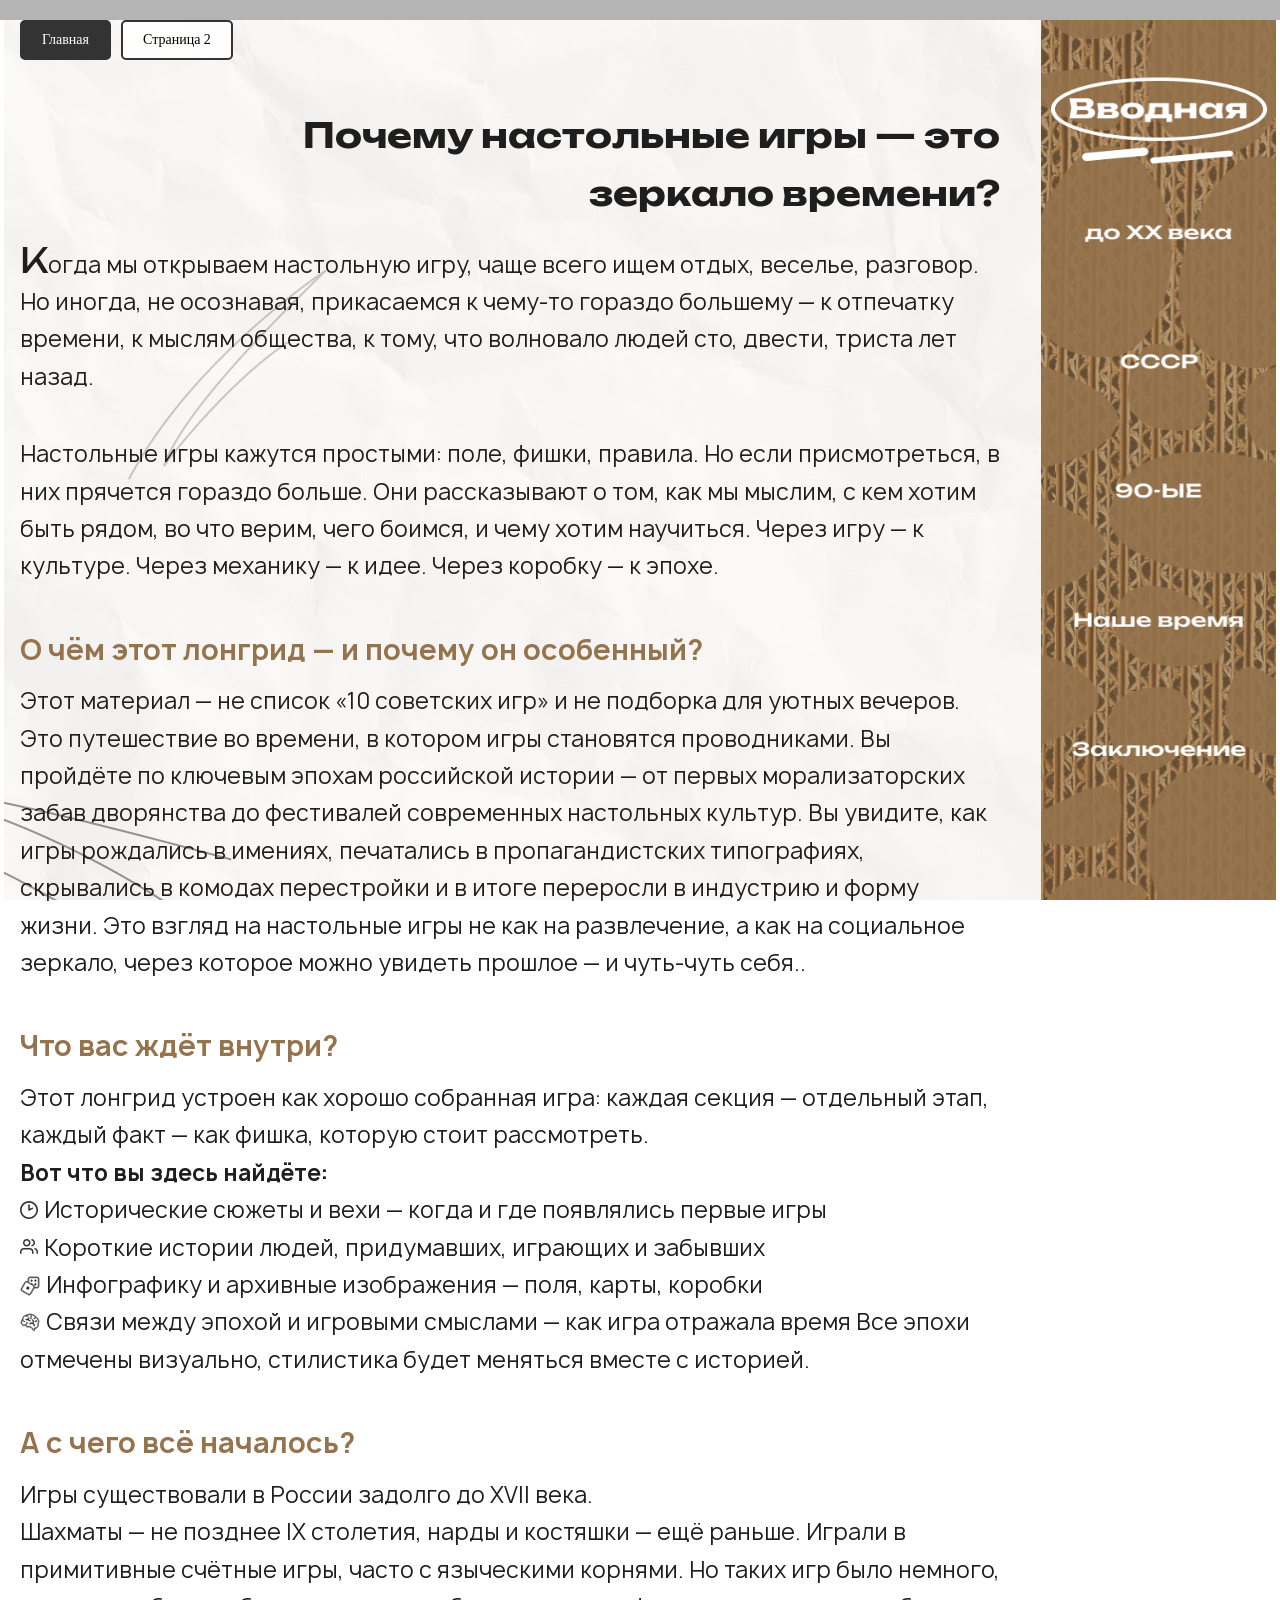
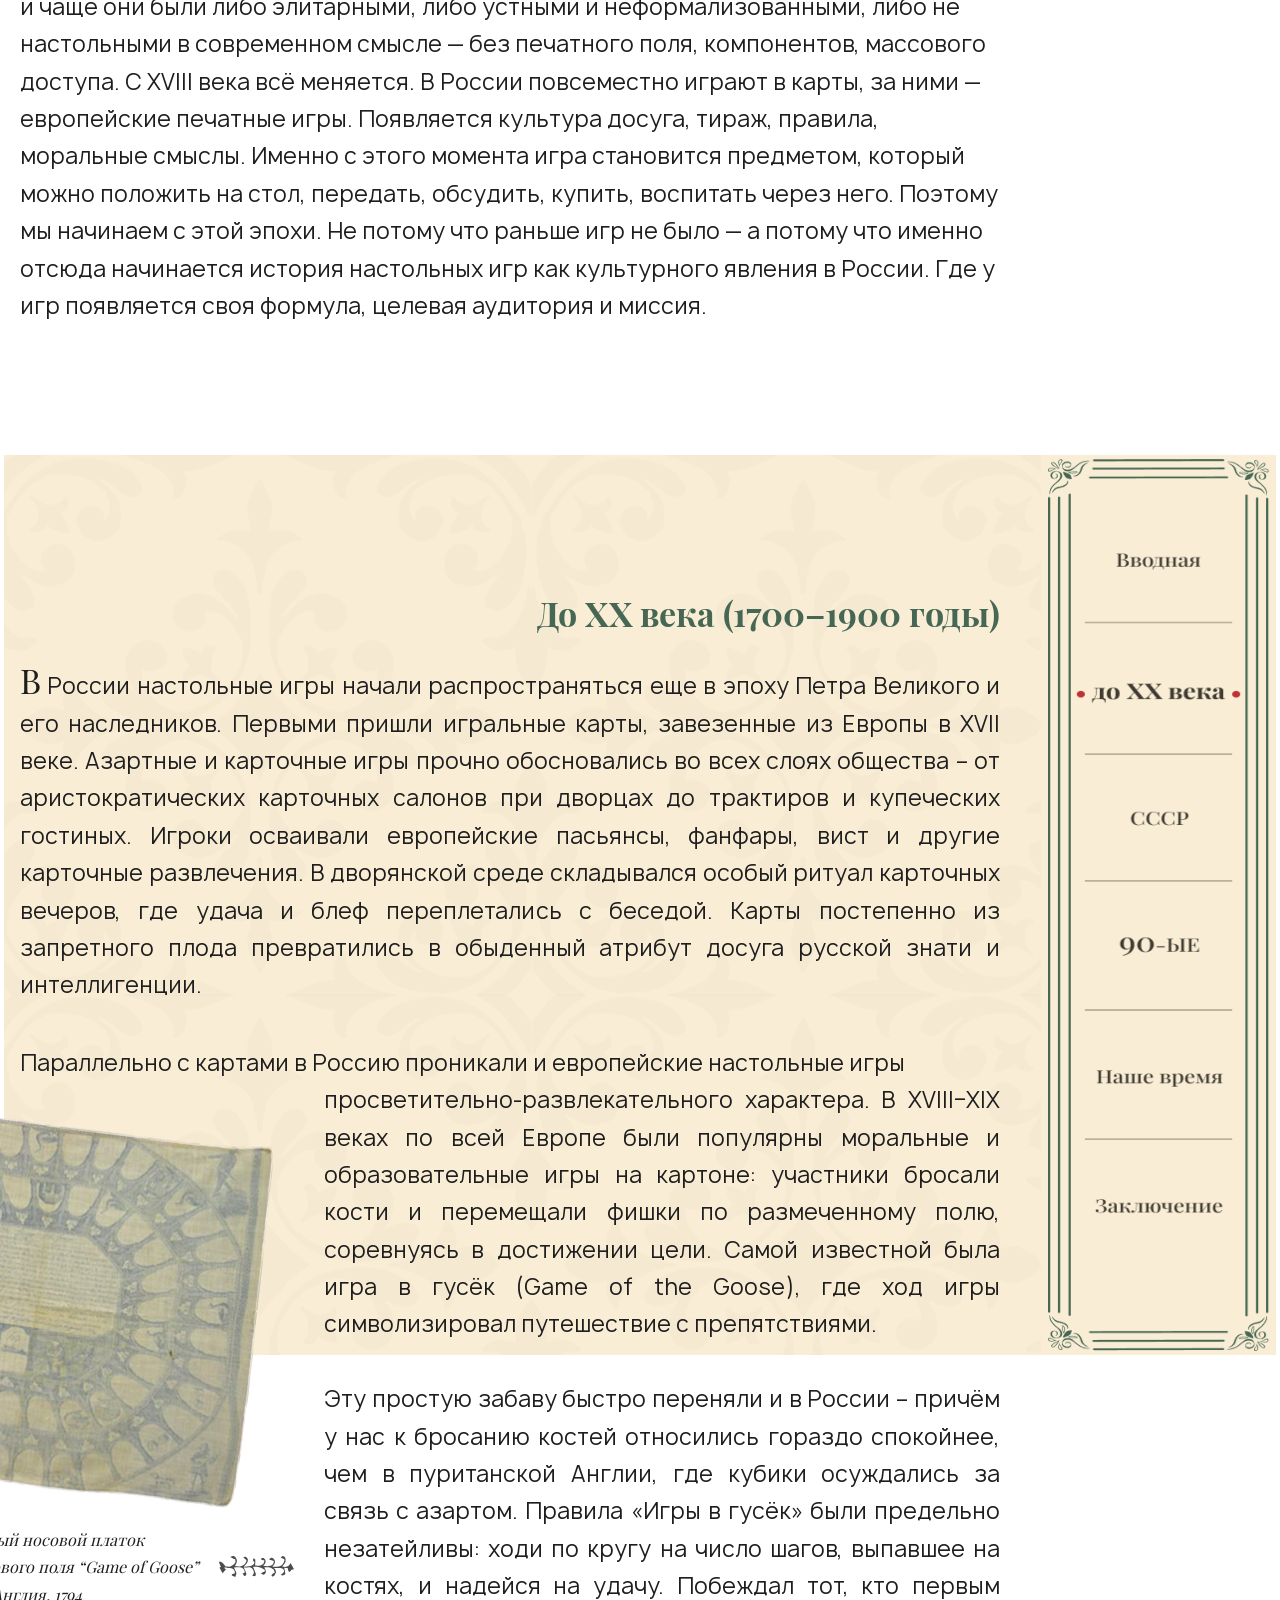
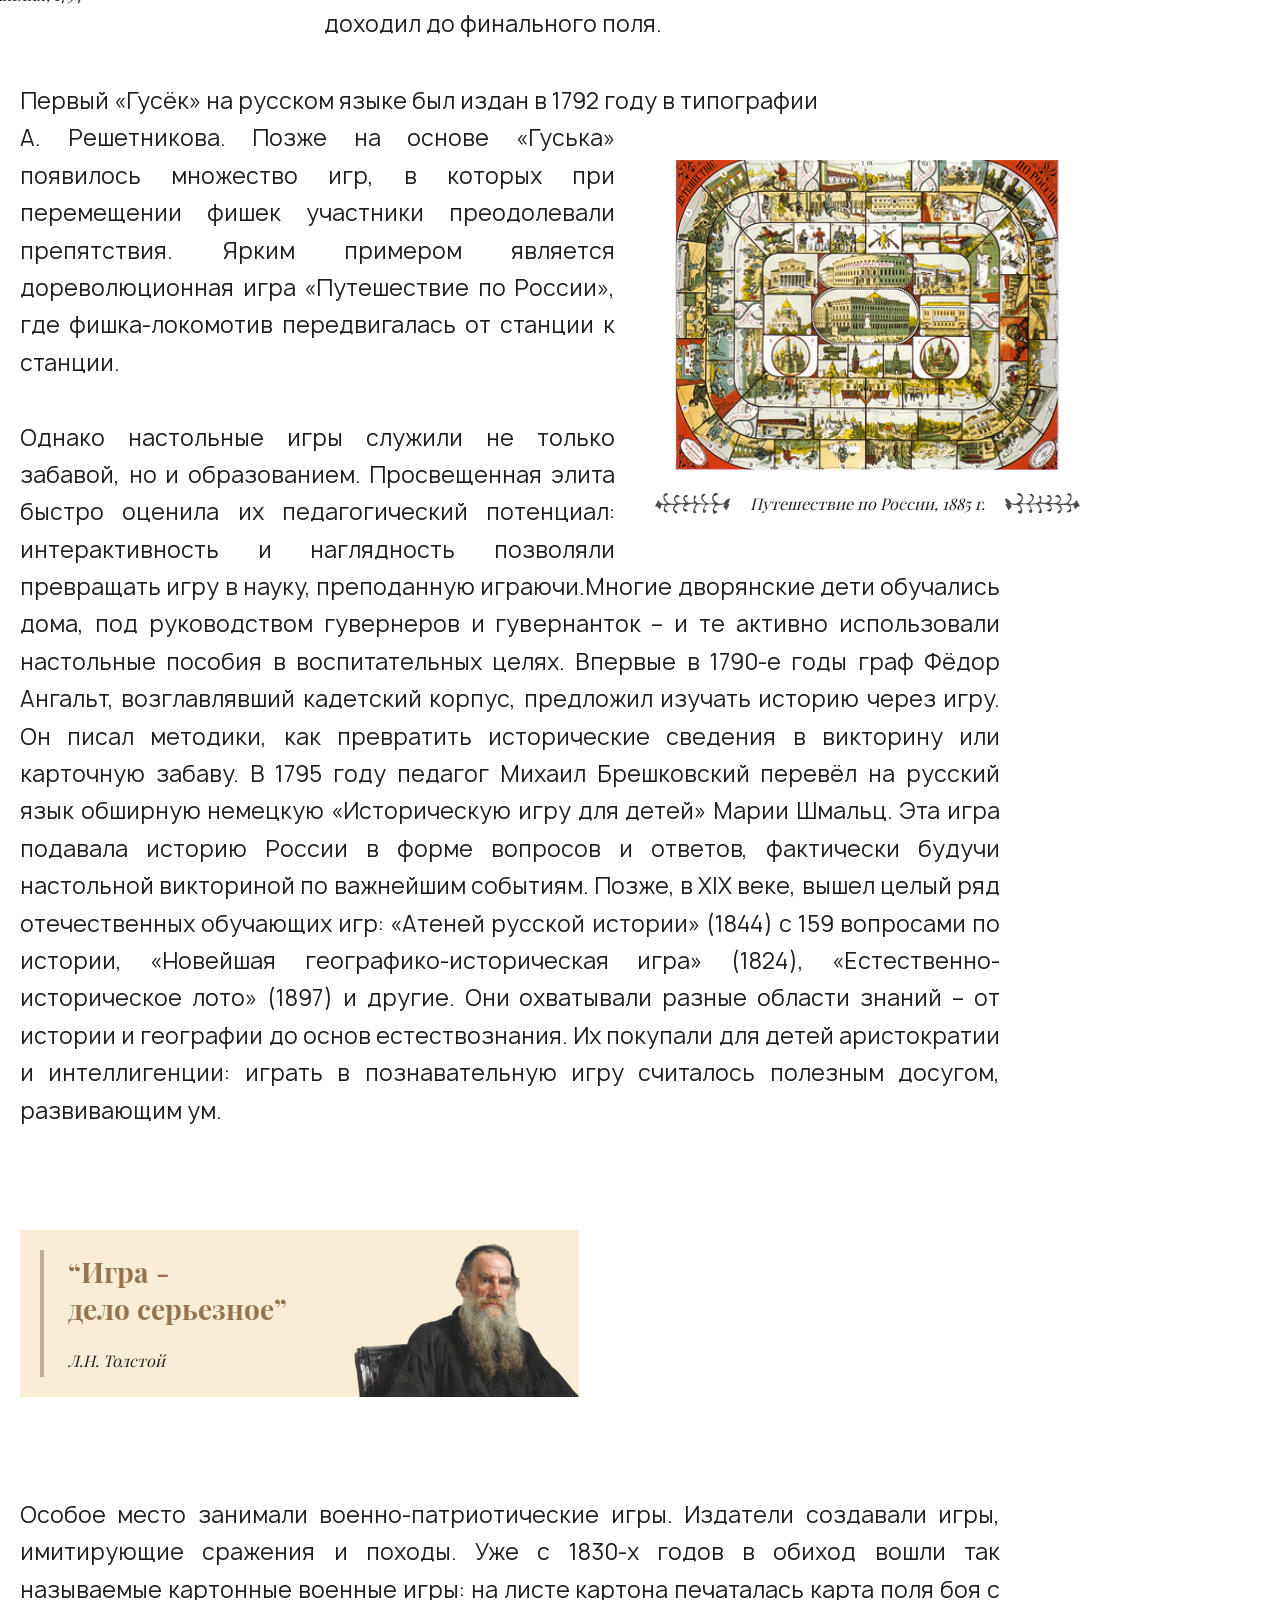
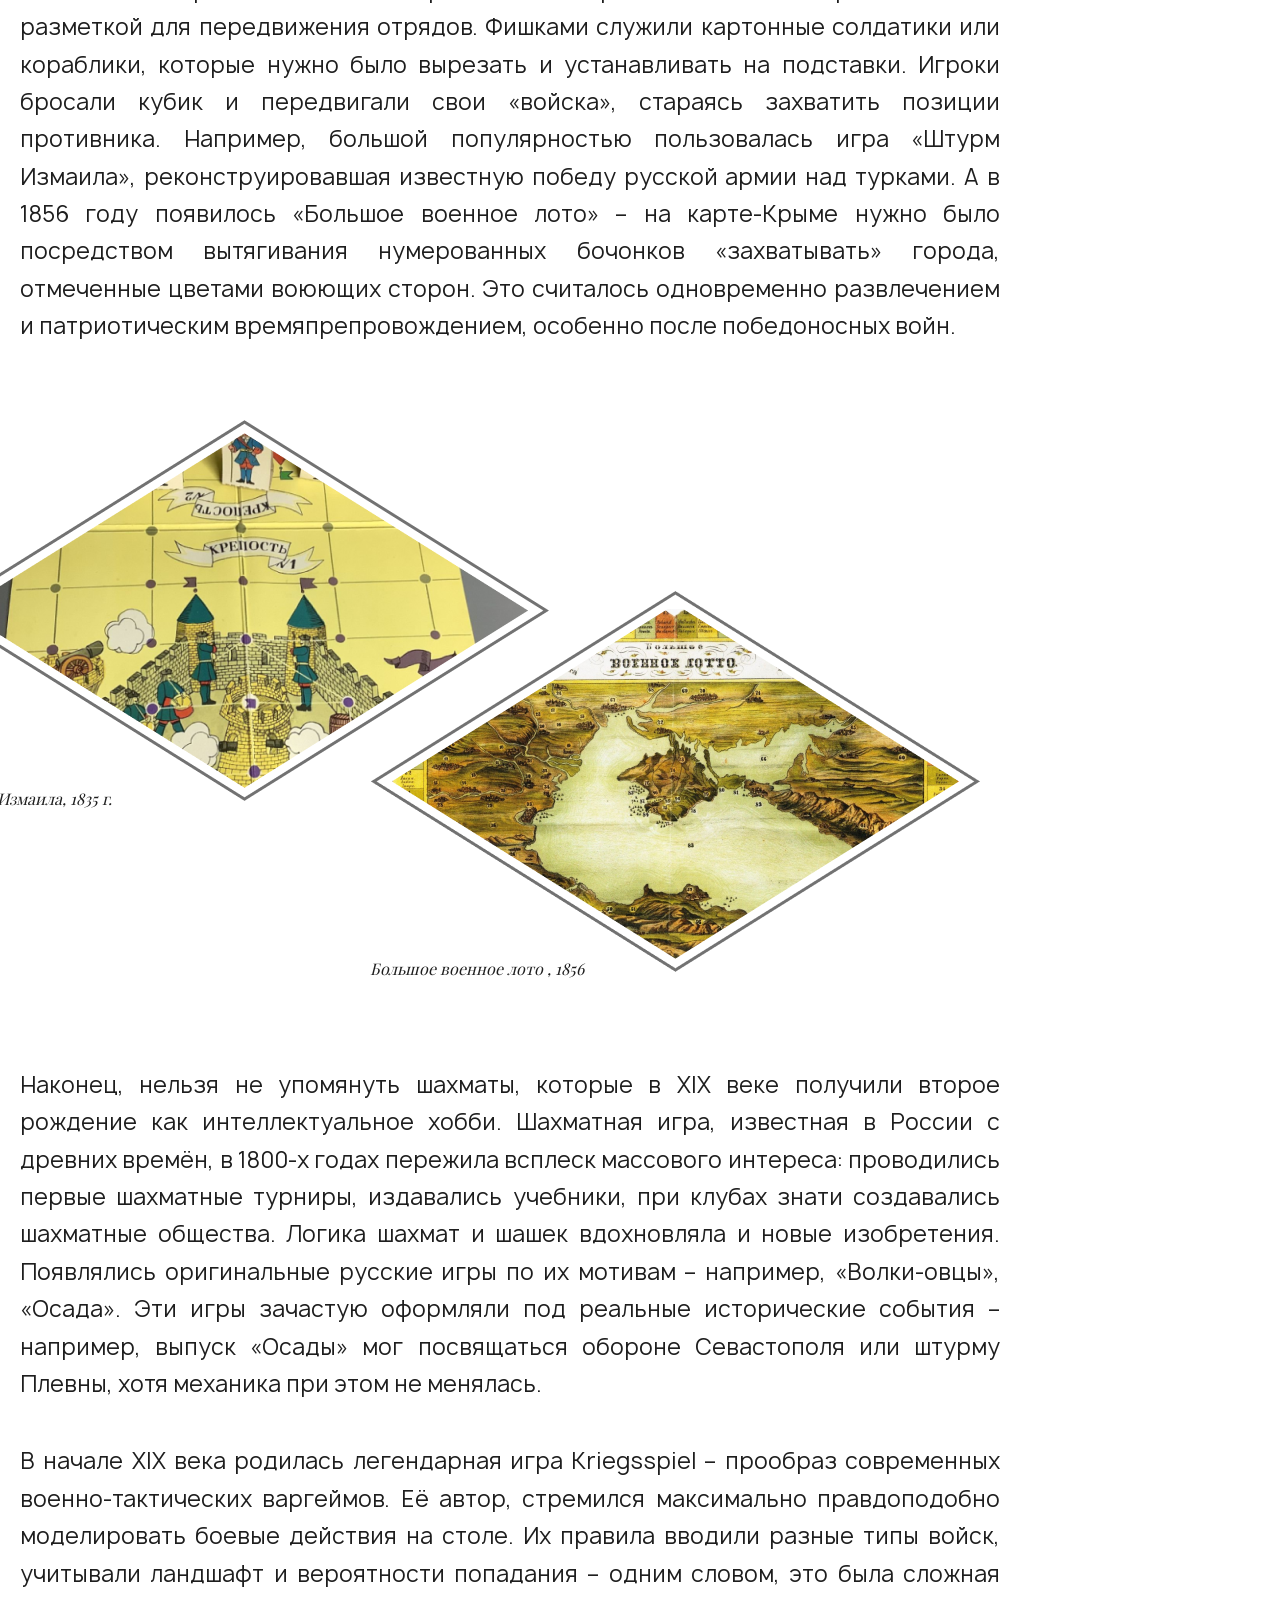
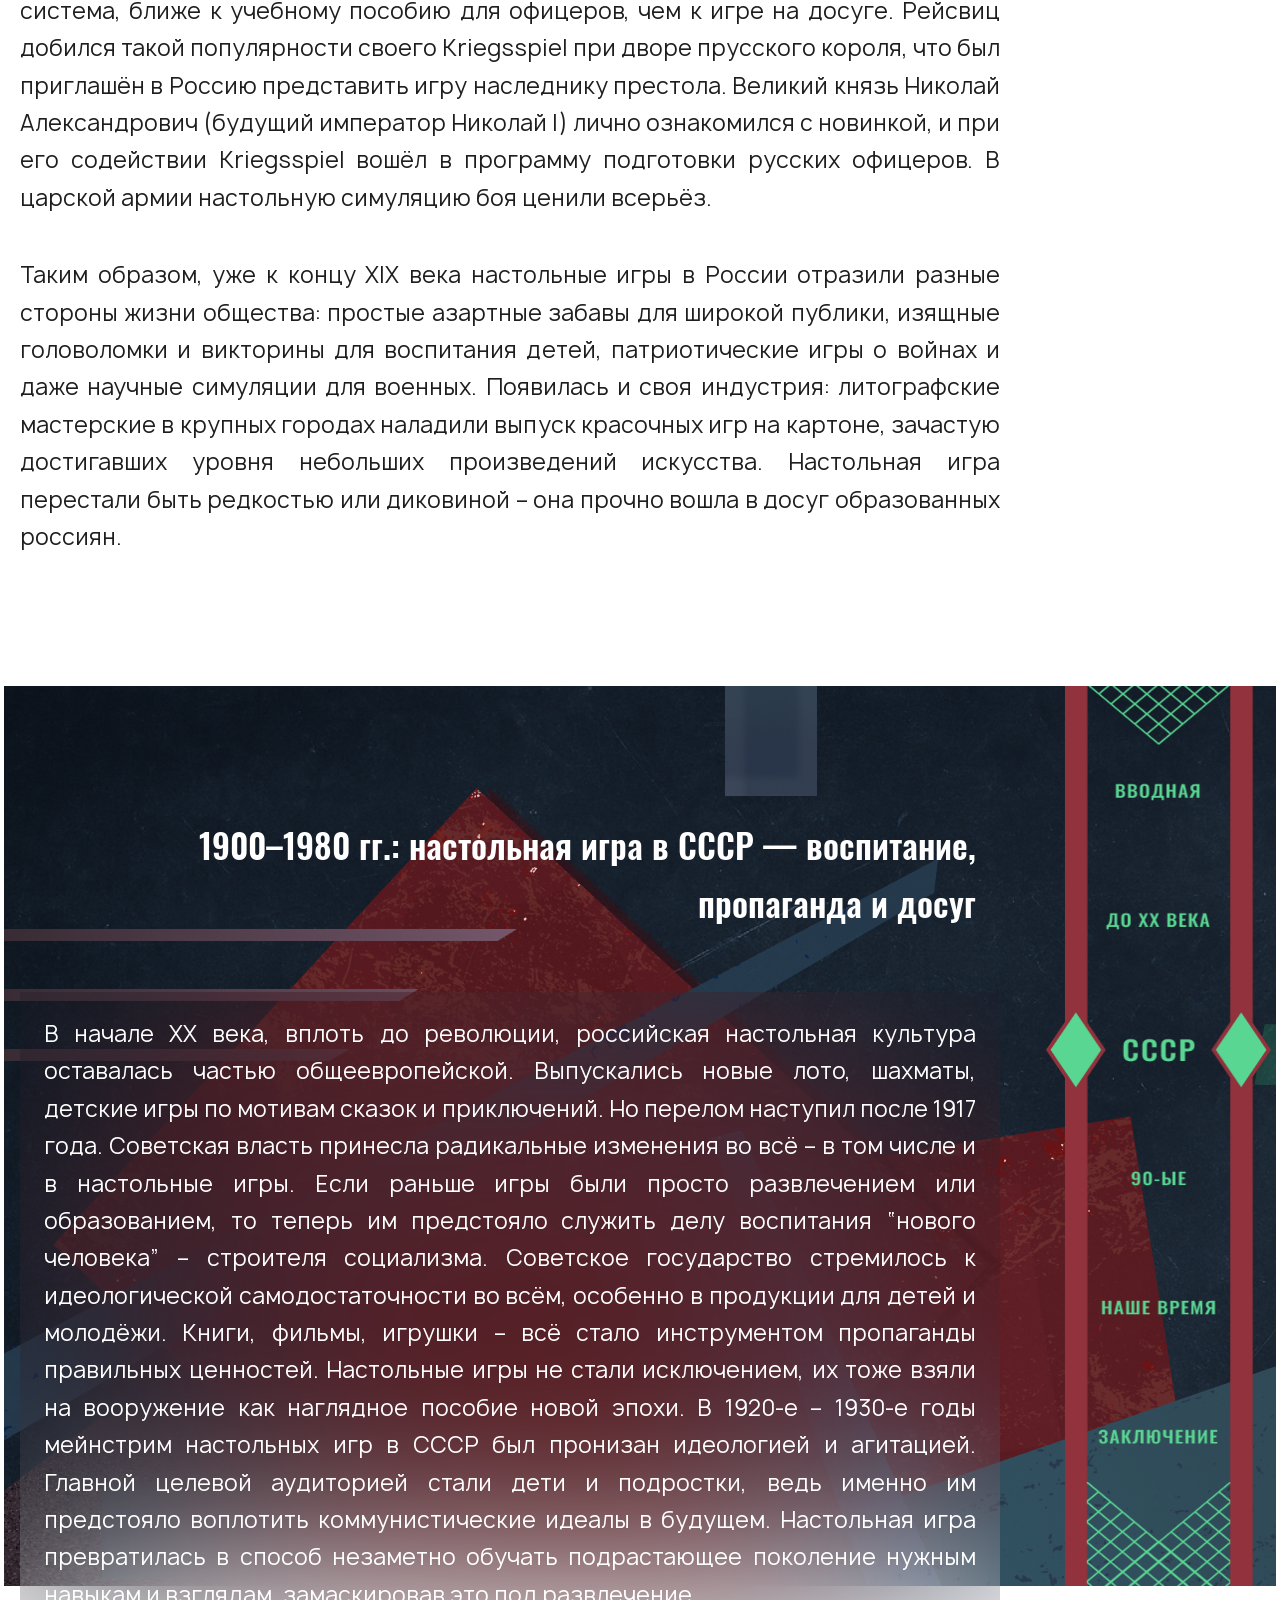
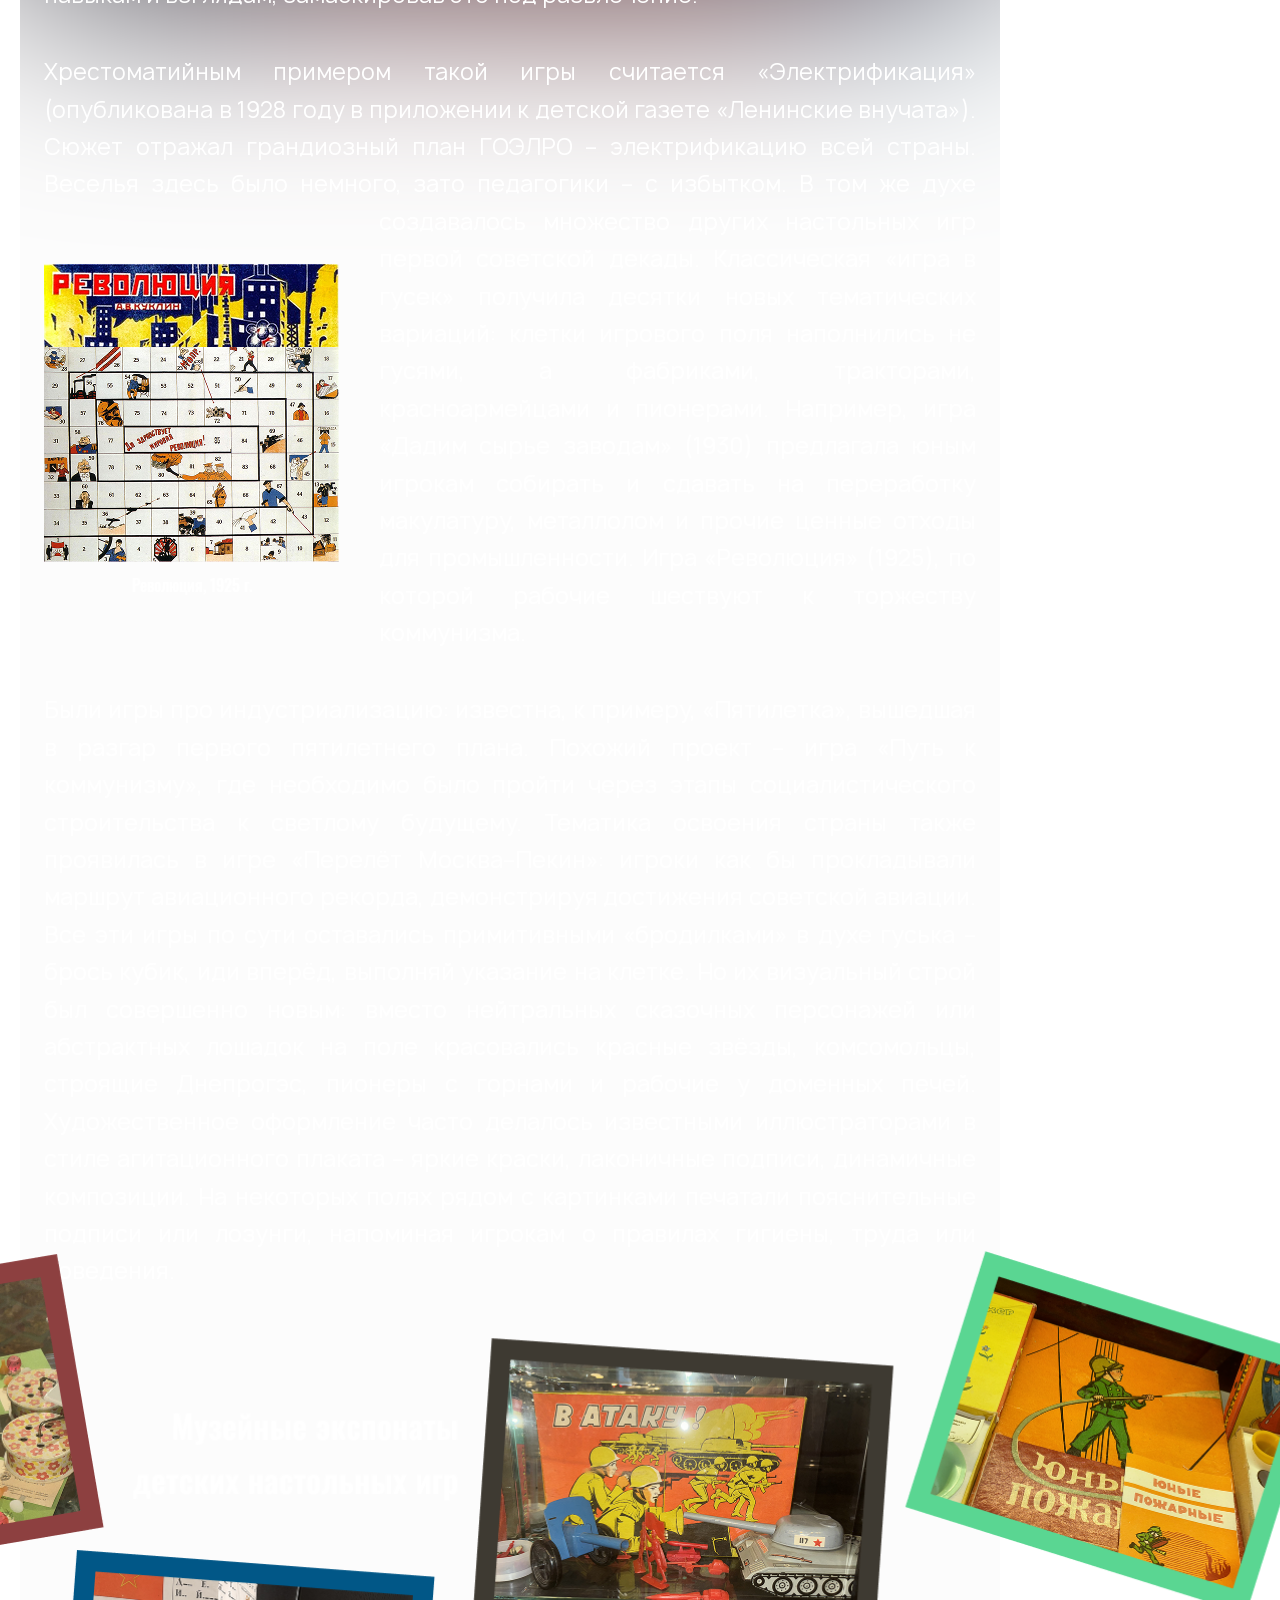
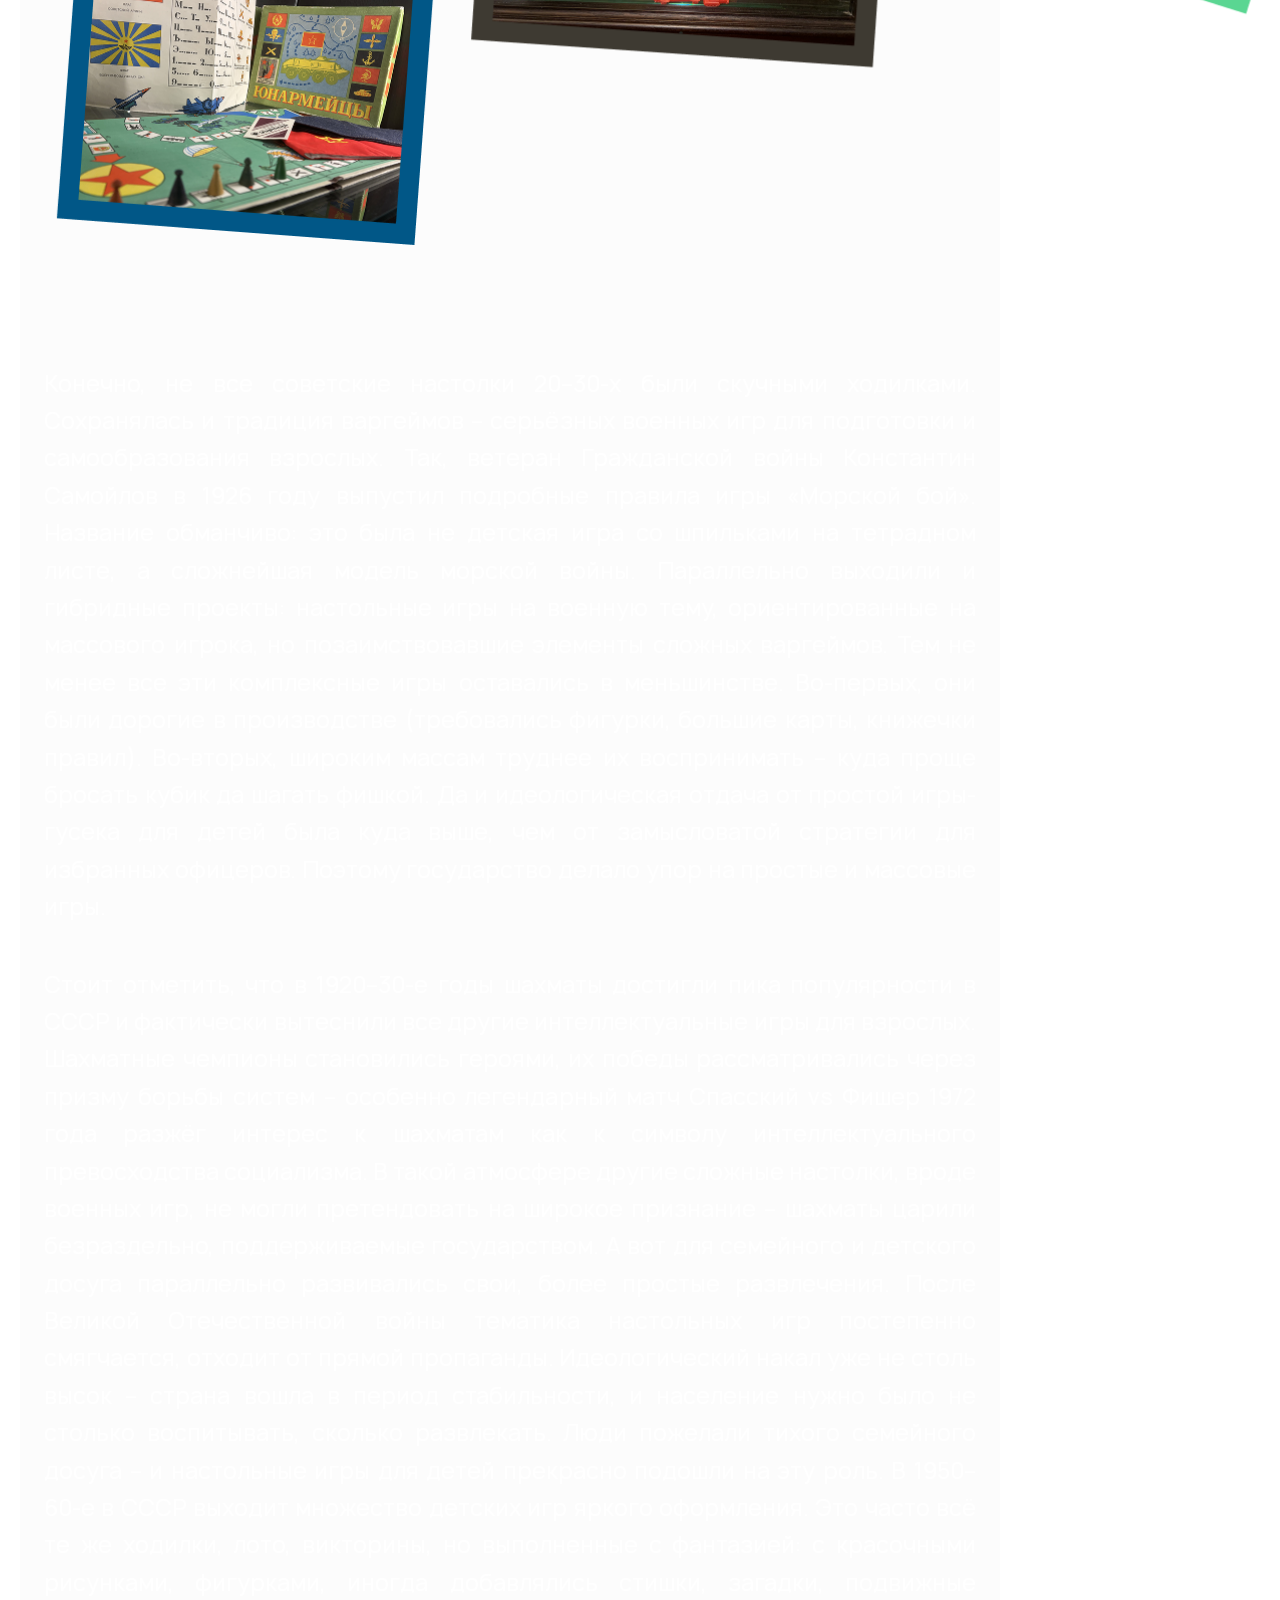
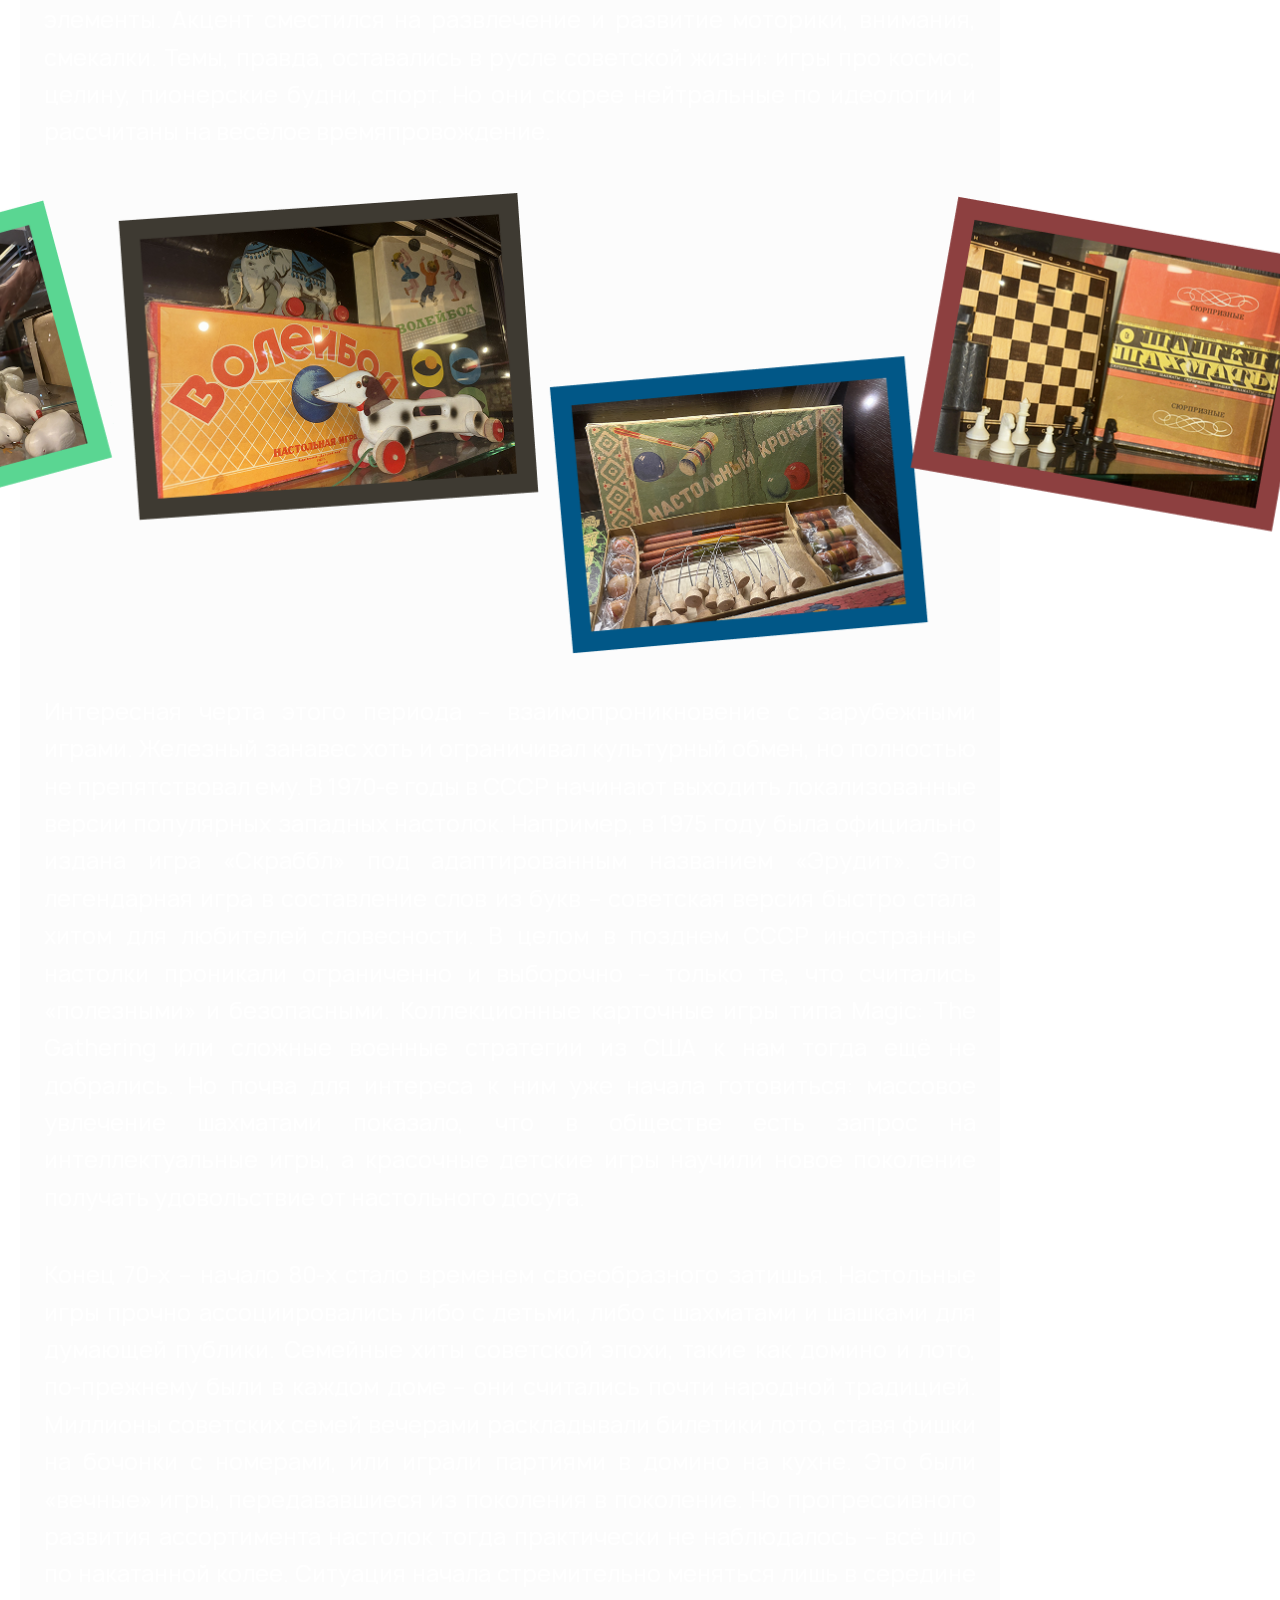
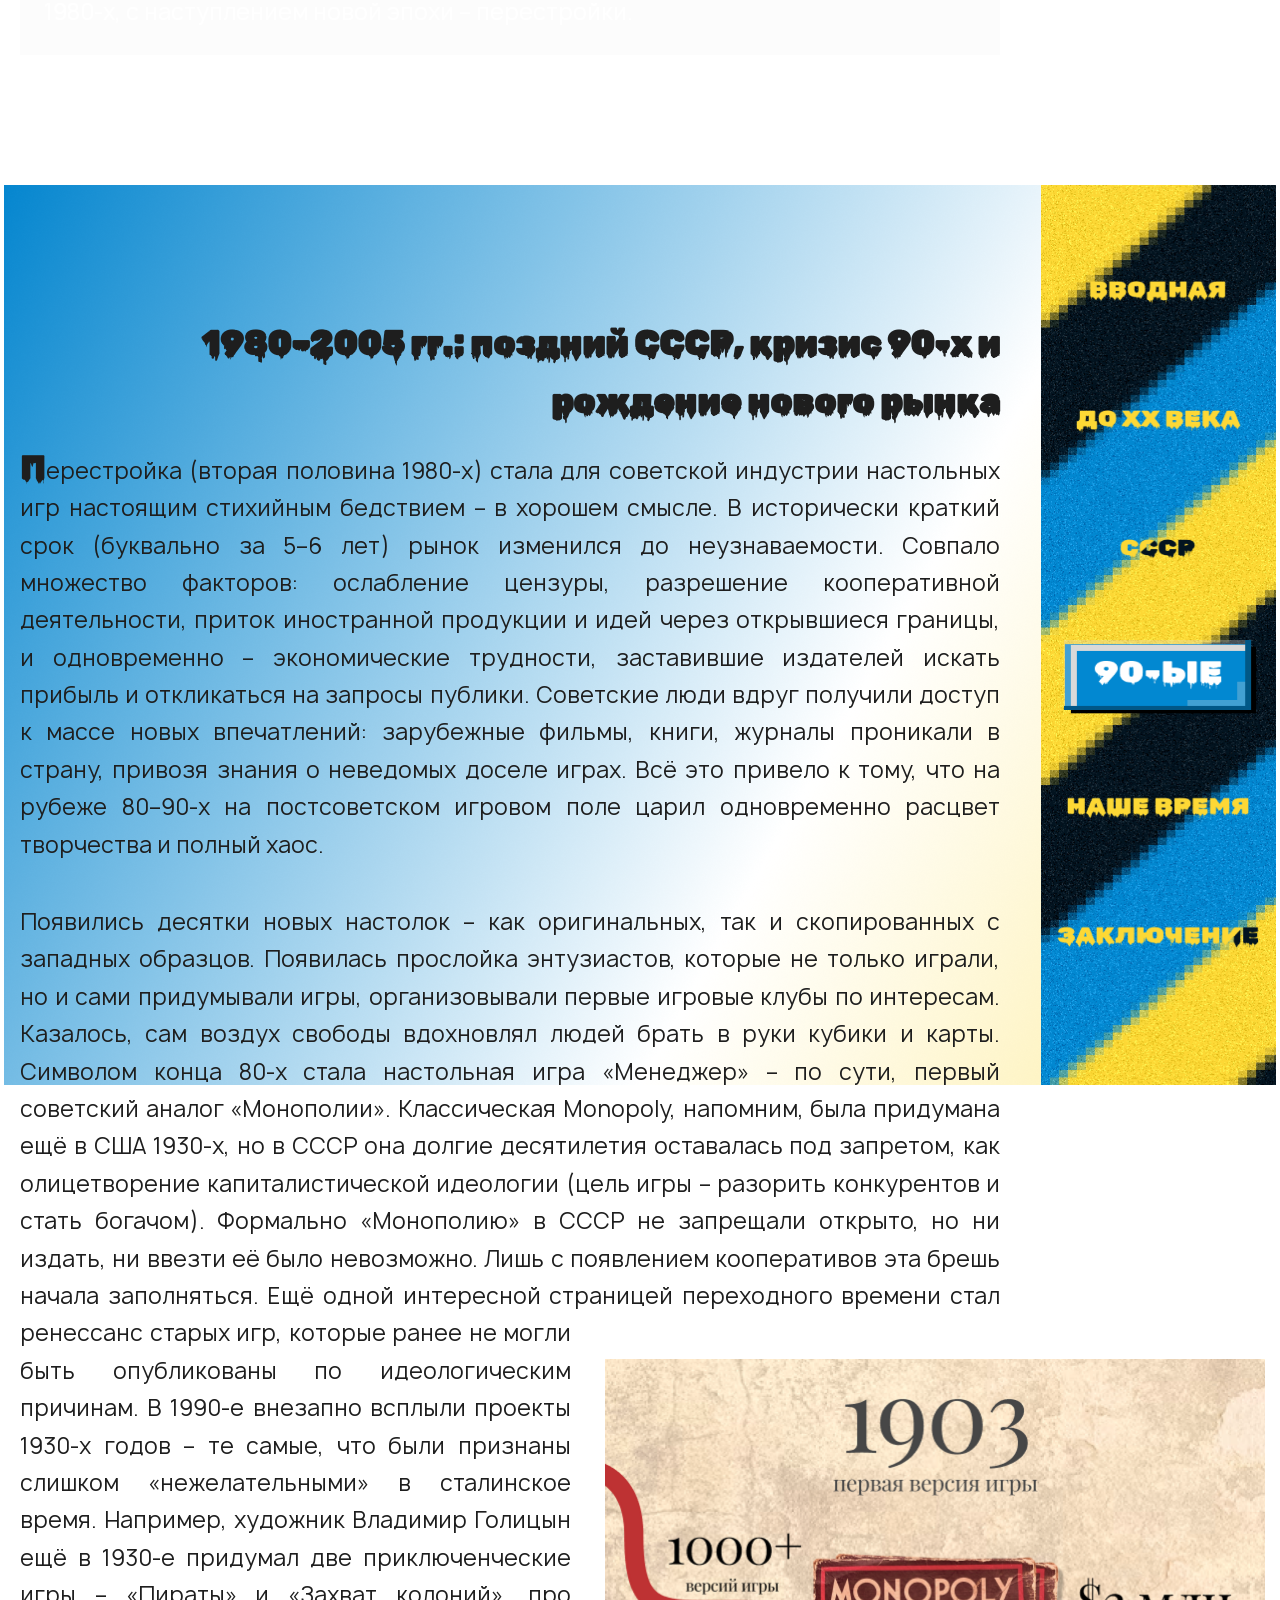
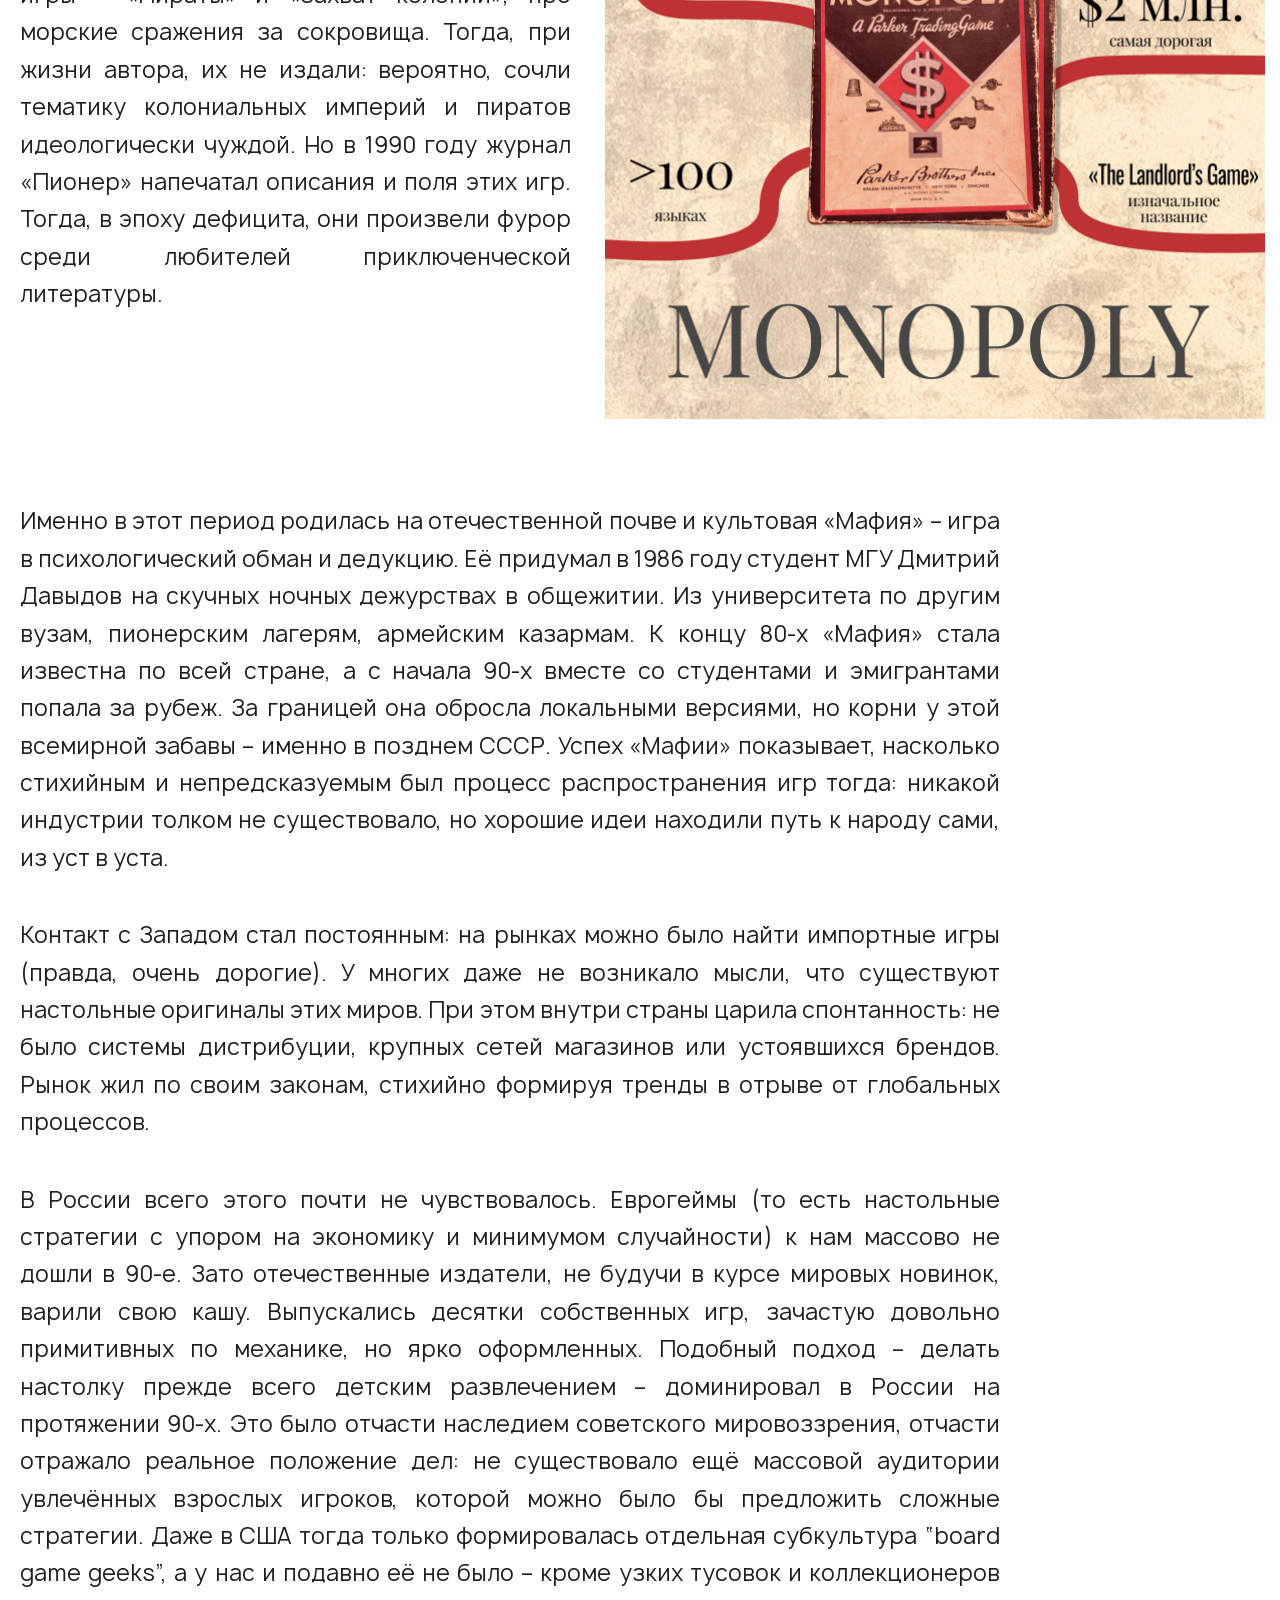
==== commit 3d47c5e9: "Add navigation buttons and second page - Updated index.html with navigation buttons - Added page2.ht" ====
--- a/index.html
+++ b/index.html
@@ -13,6 +13,13 @@
 				<div class="progress-thumb" />
 			</div>
 		</header>
+		
+		<!-- Navigation buttons in upper left corner -->
+		<nav class="page-navigation">
+			<button class="nav-button active" onclick="window.location.href='index.html'">Главная</button>
+			<button class="nav-button" onclick="window.location.href='page2.html'">Страница 2</button>
+		</nav>
+		
 		<main class="main">
 			<section class="main-container boardGameMirror-container">
 				<div class='paralax-wrapper'>
@@ -442,5 +449,45 @@
 				</p>	
 			</section>
 		</main>
+		
+		<style>
+			.page-navigation {
+				position: fixed;
+				top: 20px;
+				left: 20px;
+				z-index: 1000;
+				display: flex;
+				gap: 10px;
+			}
+			
+			.nav-button {
+				padding: 10px 20px;
+				background-color: rgba(255, 255, 255, 0.9);
+				border: 2px solid #333;
+				border-radius: 5px;
+				cursor: pointer;
+				font-family: inherit;
+				font-size: 14px;
+				font-weight: 500;
+				transition: all 0.3s ease;
+				backdrop-filter: blur(10px);
+			}
+			
+			.nav-button:hover {
+				background-color: #333;
+				color: white;
+				transform: translateY(-2px);
+				box-shadow: 0 4px 8px rgba(0, 0, 0, 0.2);
+			}
+			
+			.nav-button.active {
+				background-color: #333;
+				color: white;
+			}
+			
+			.nav-button.active:hover {
+				background-color: #555;
+			}
+		</style>
 	</body>
 </html>
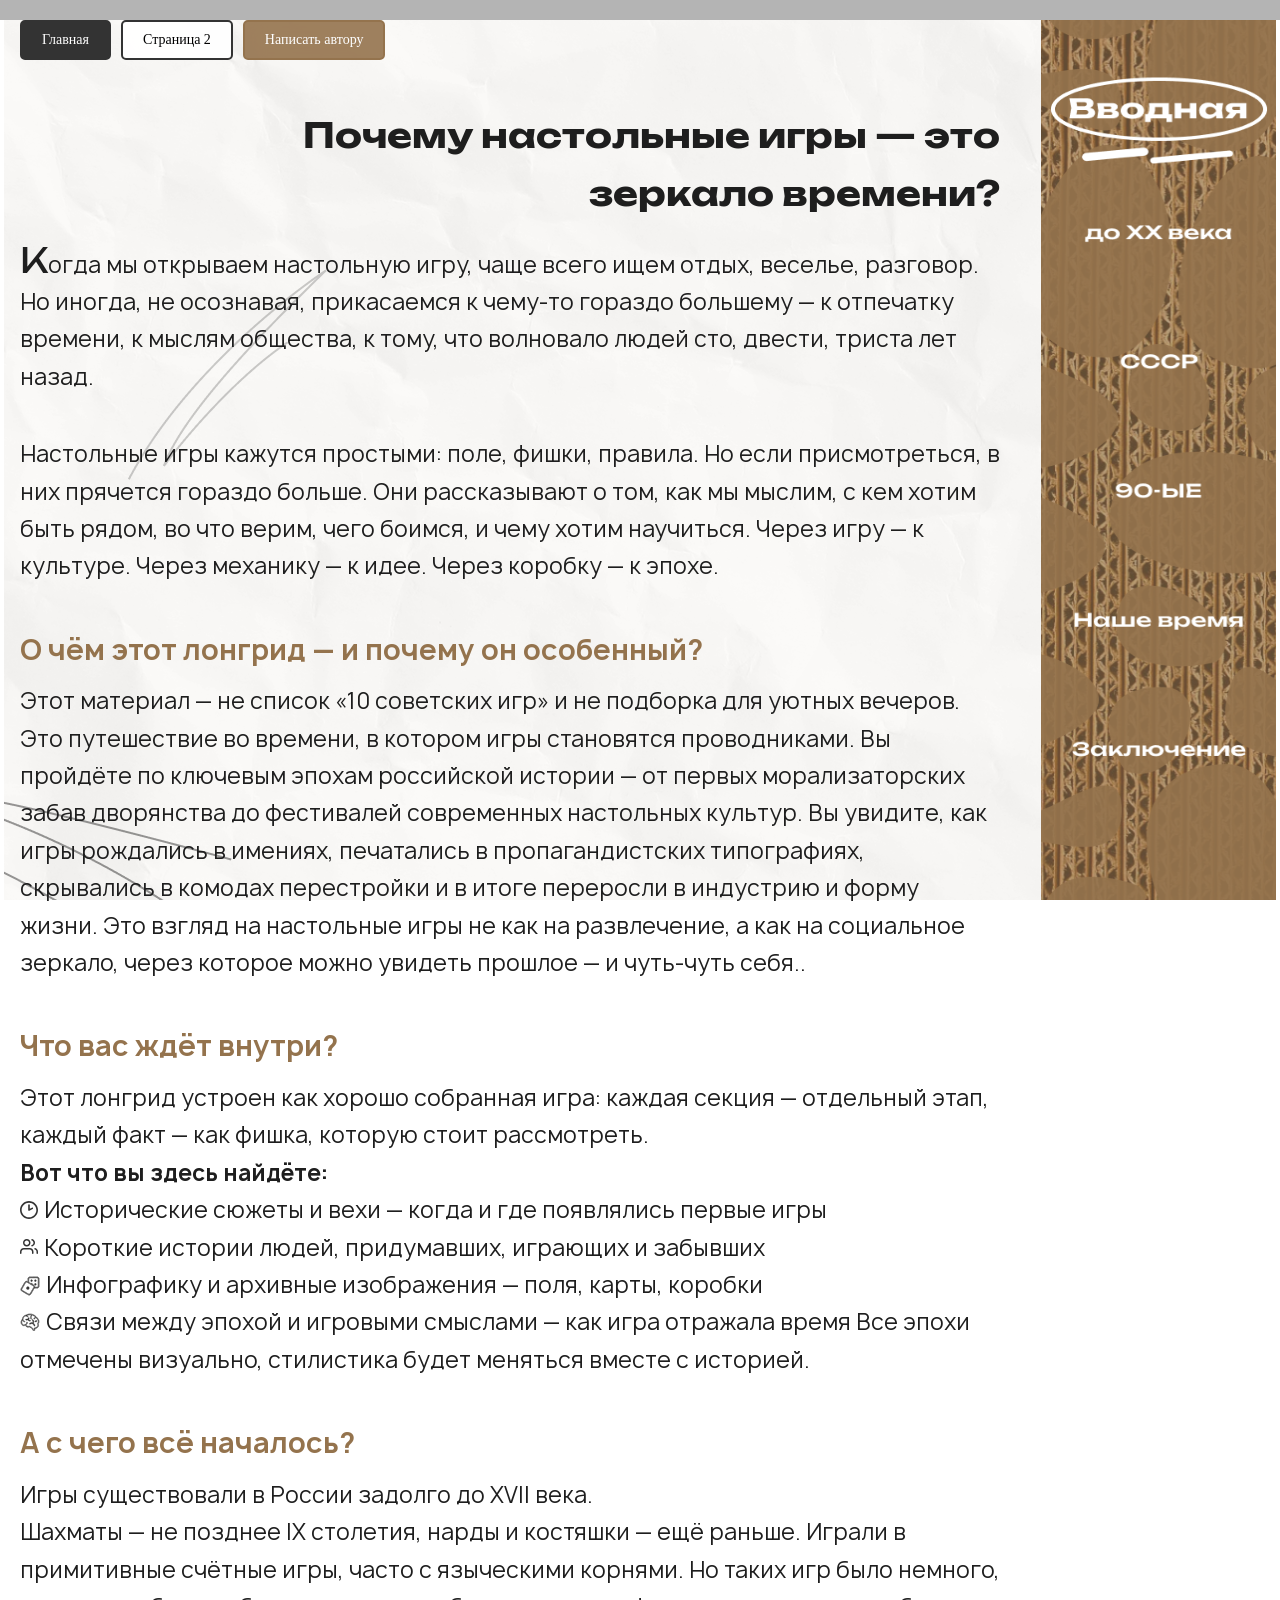
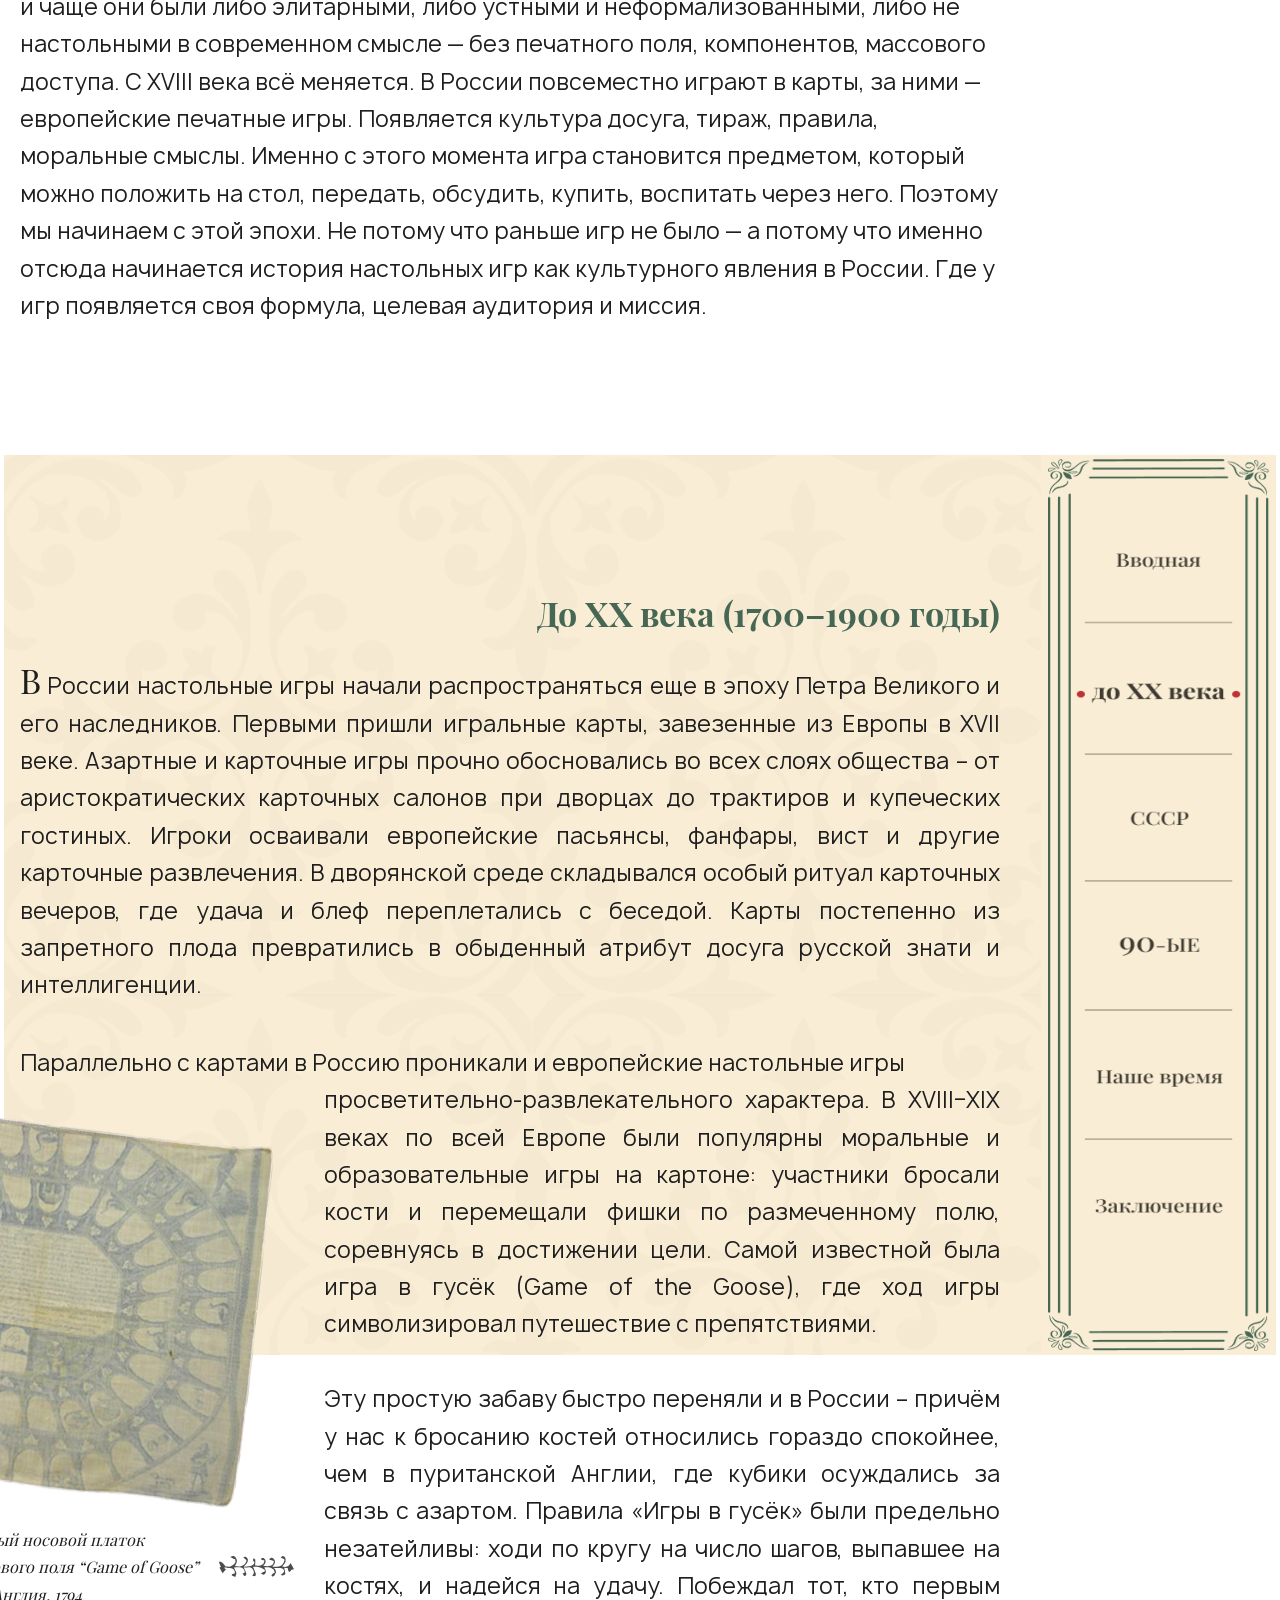
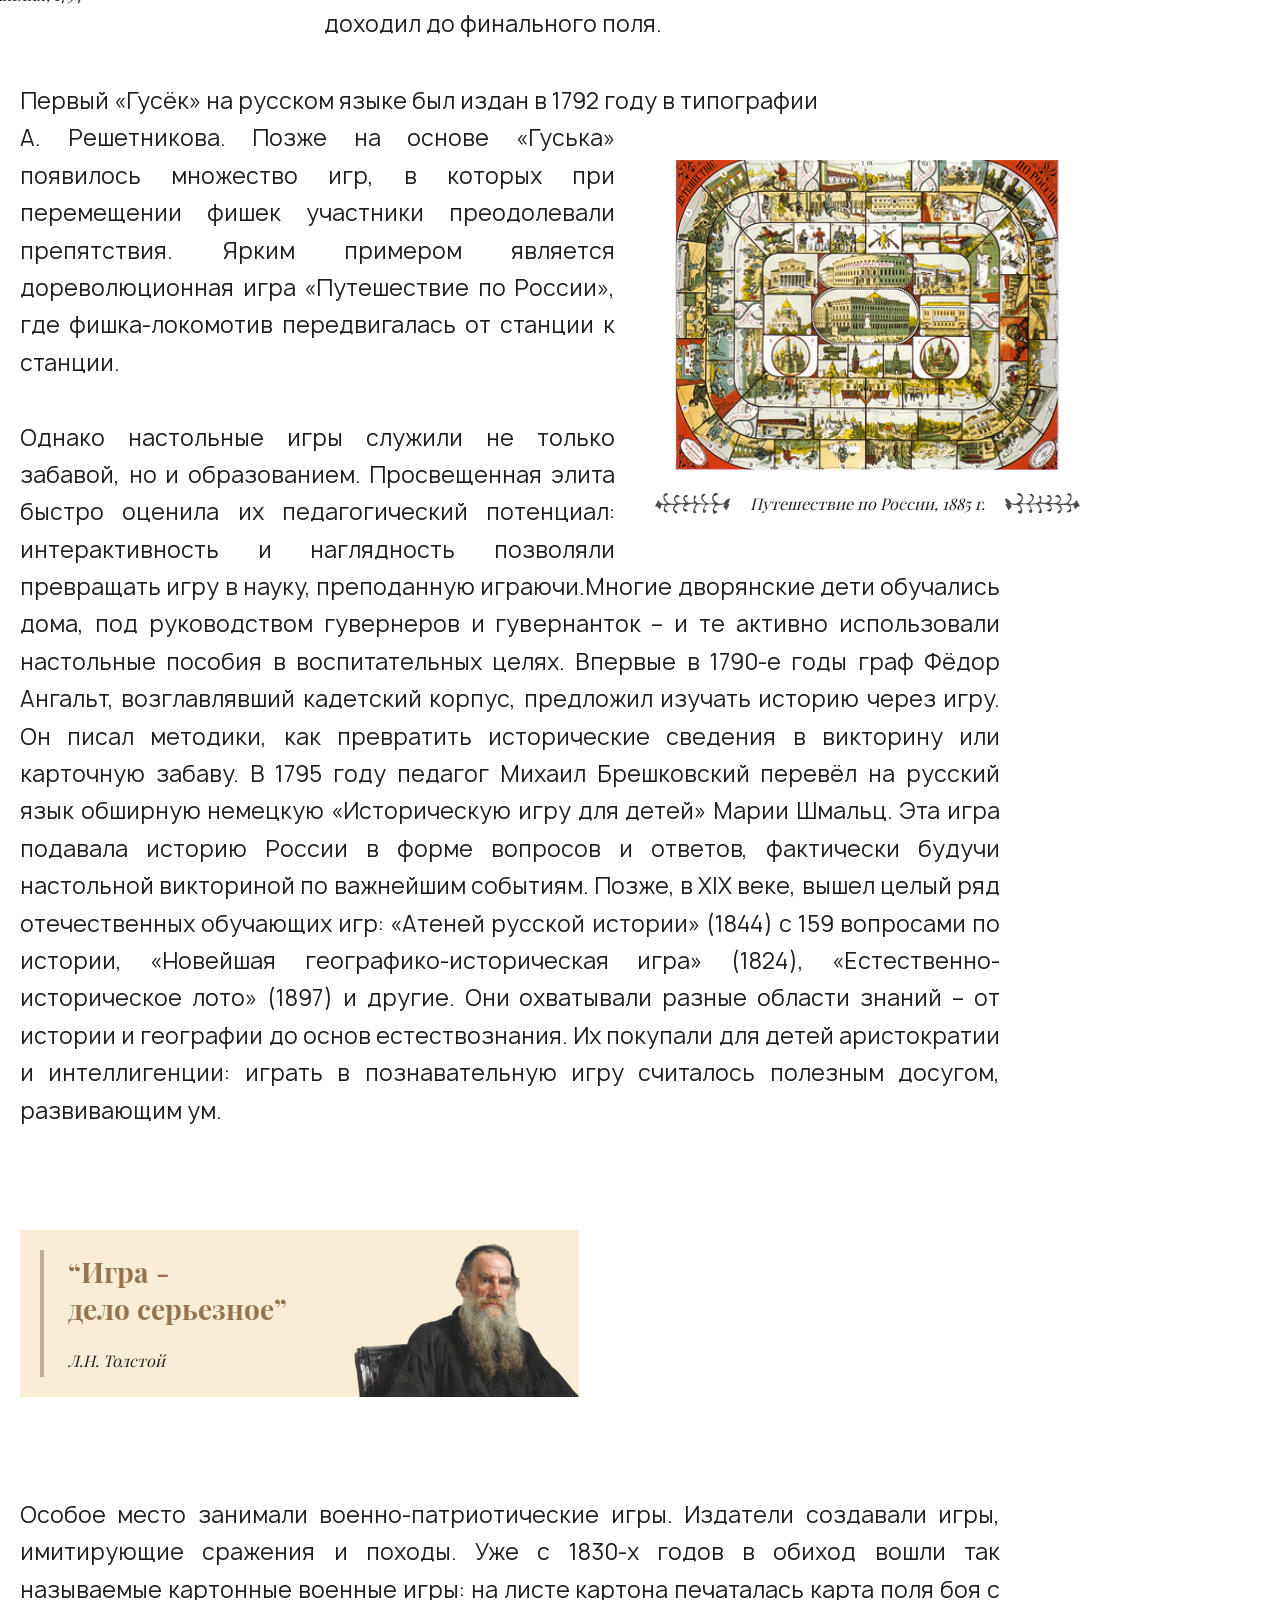
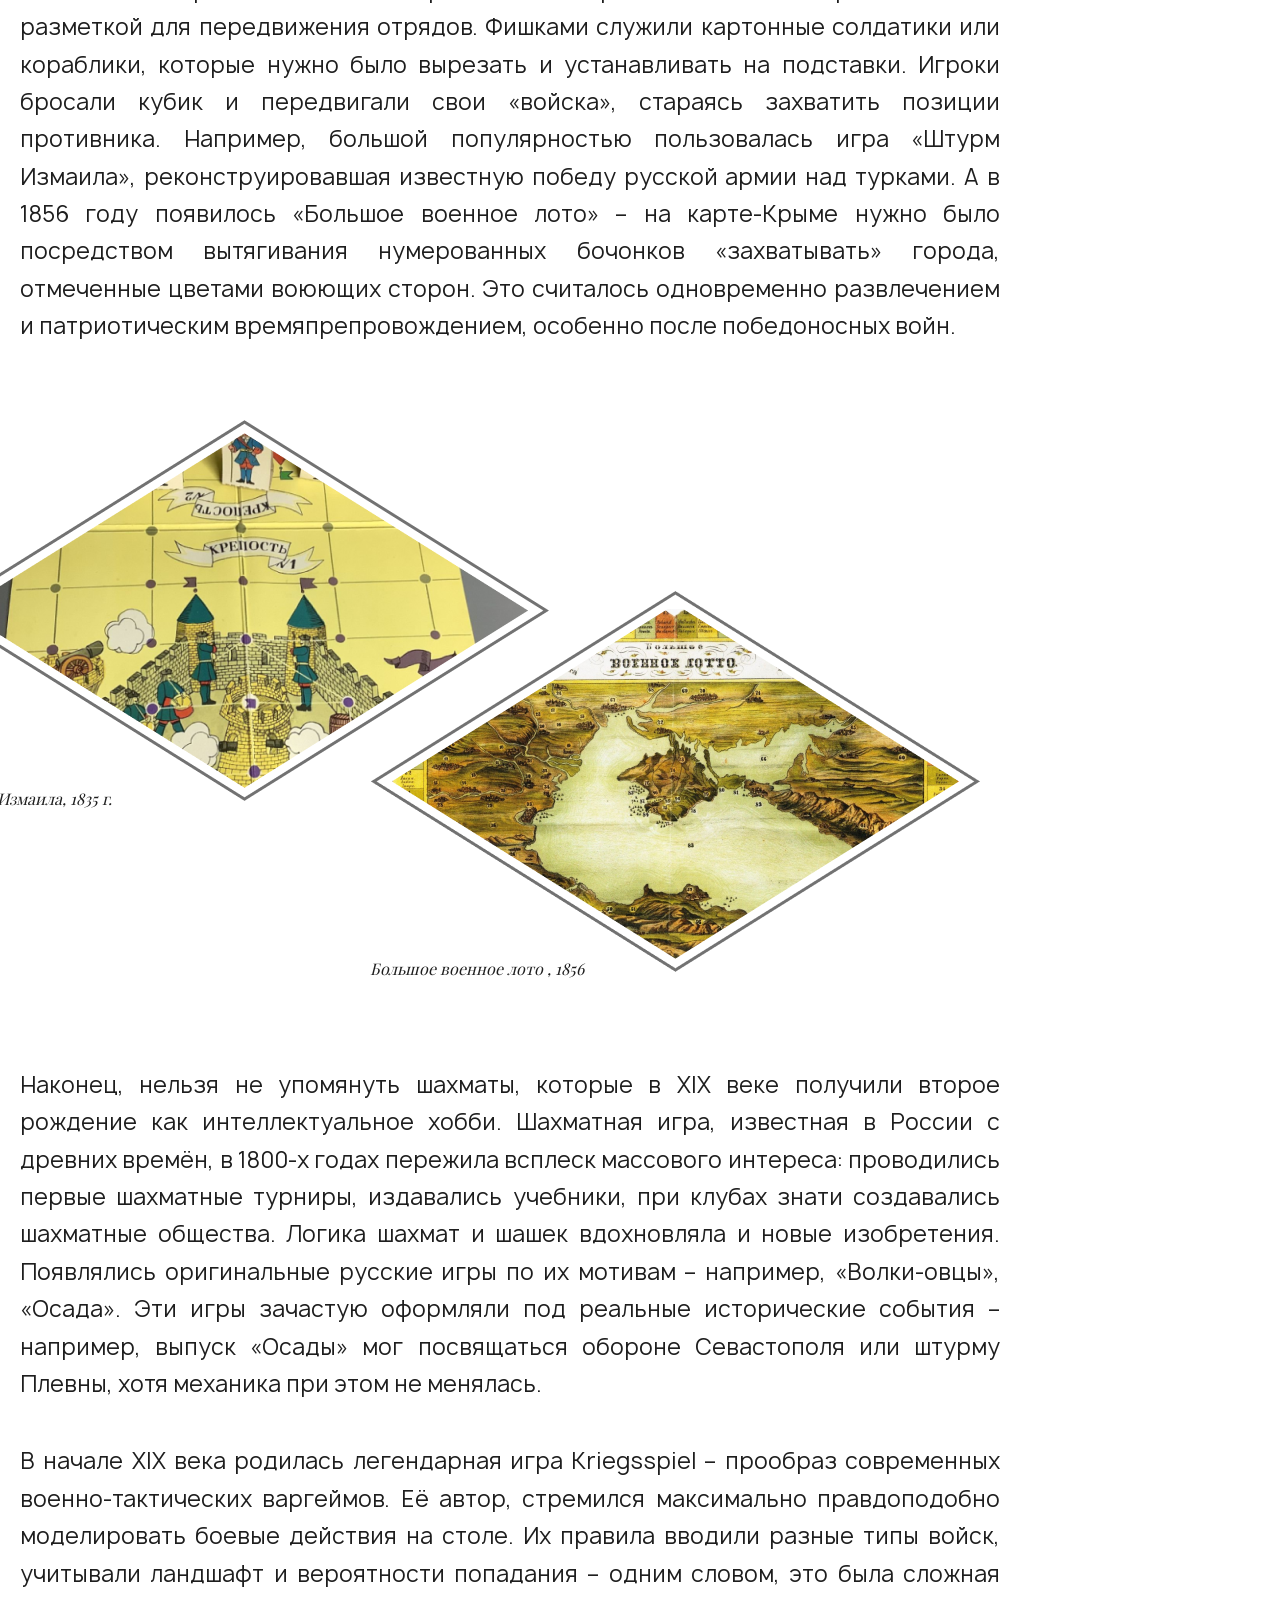
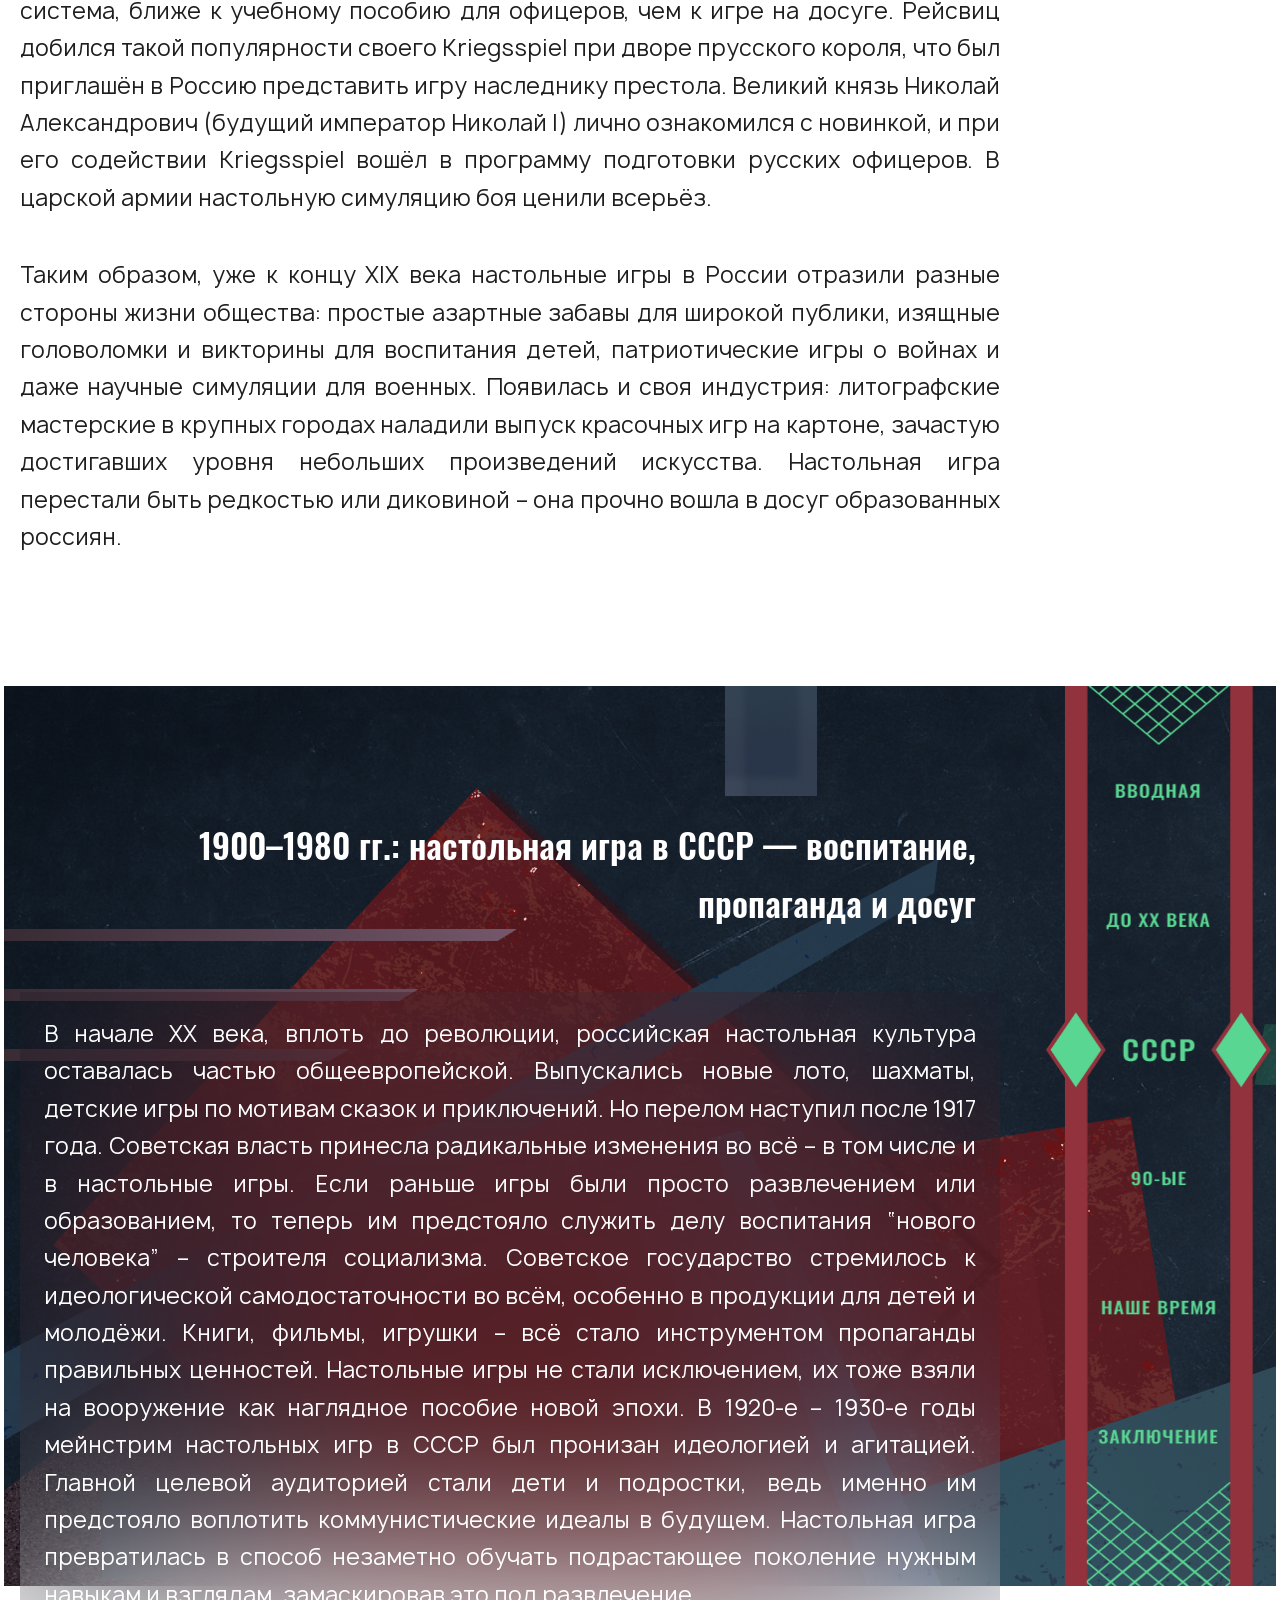
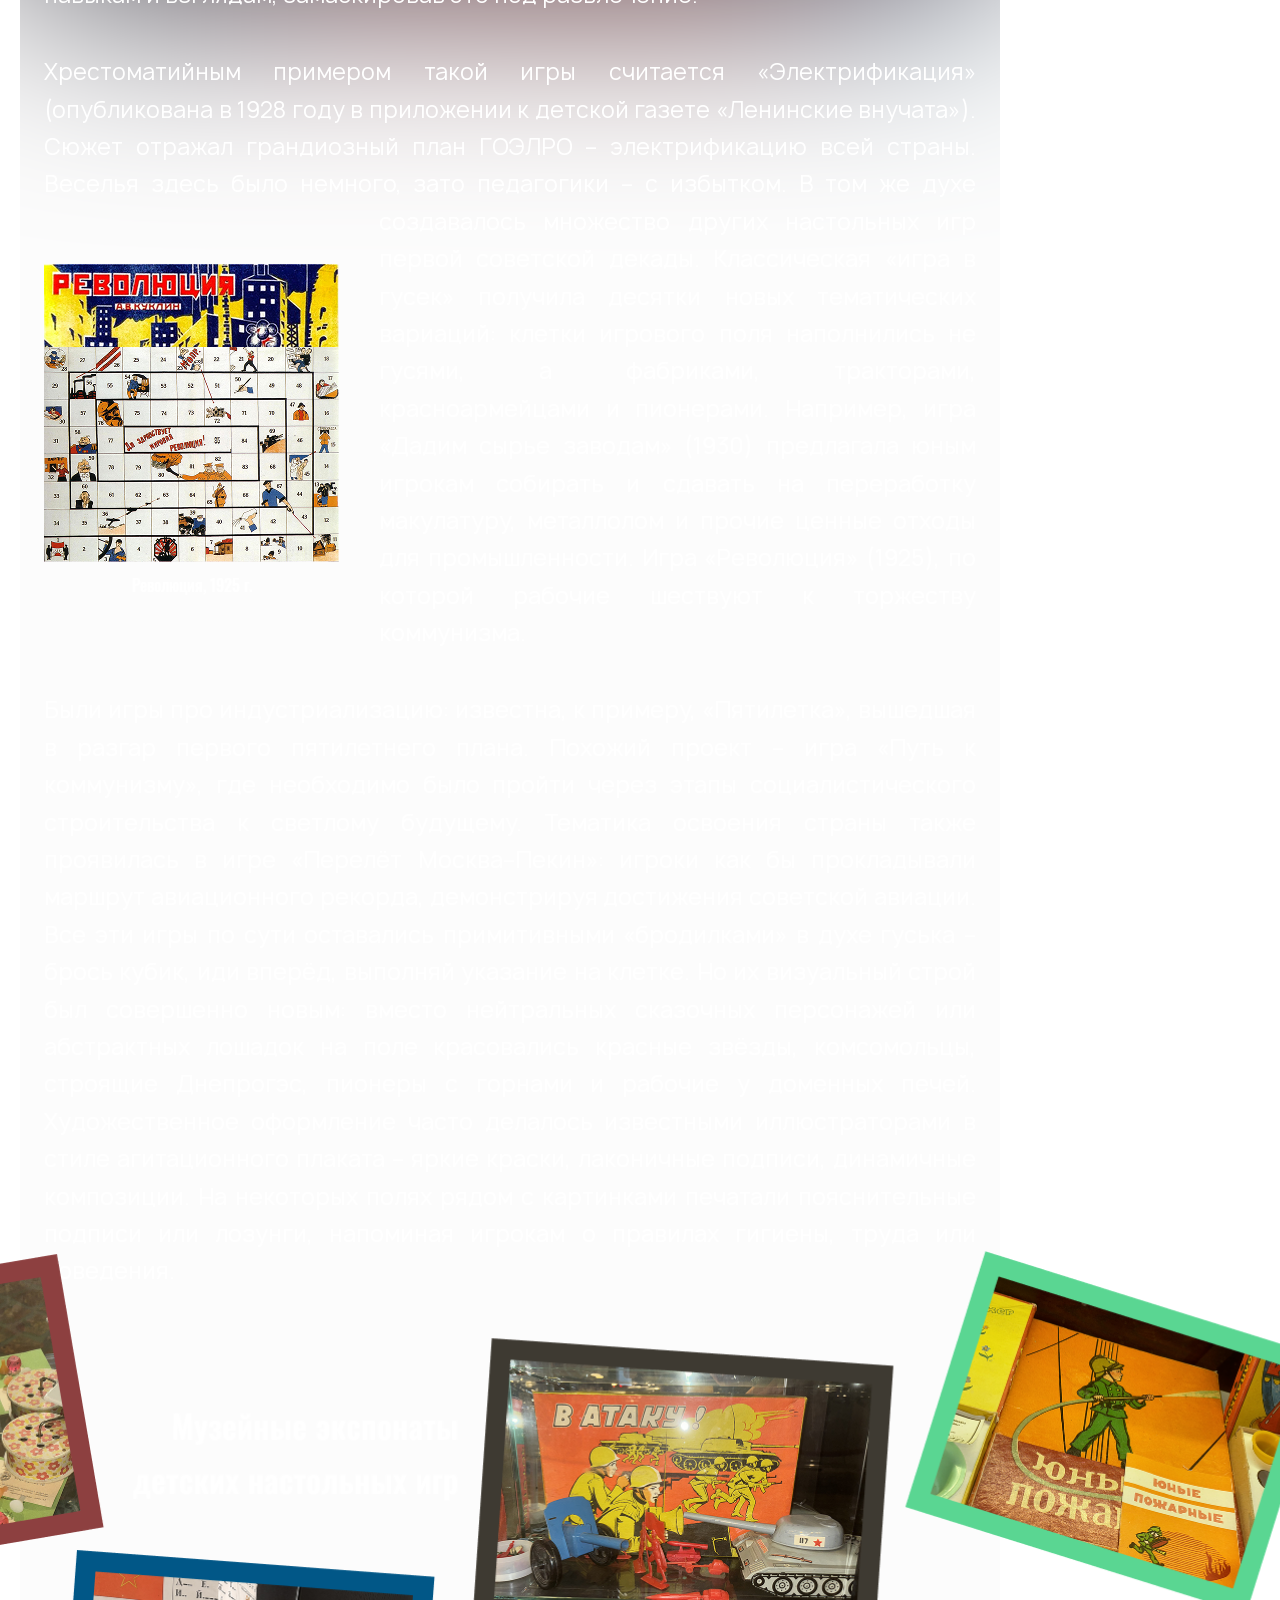
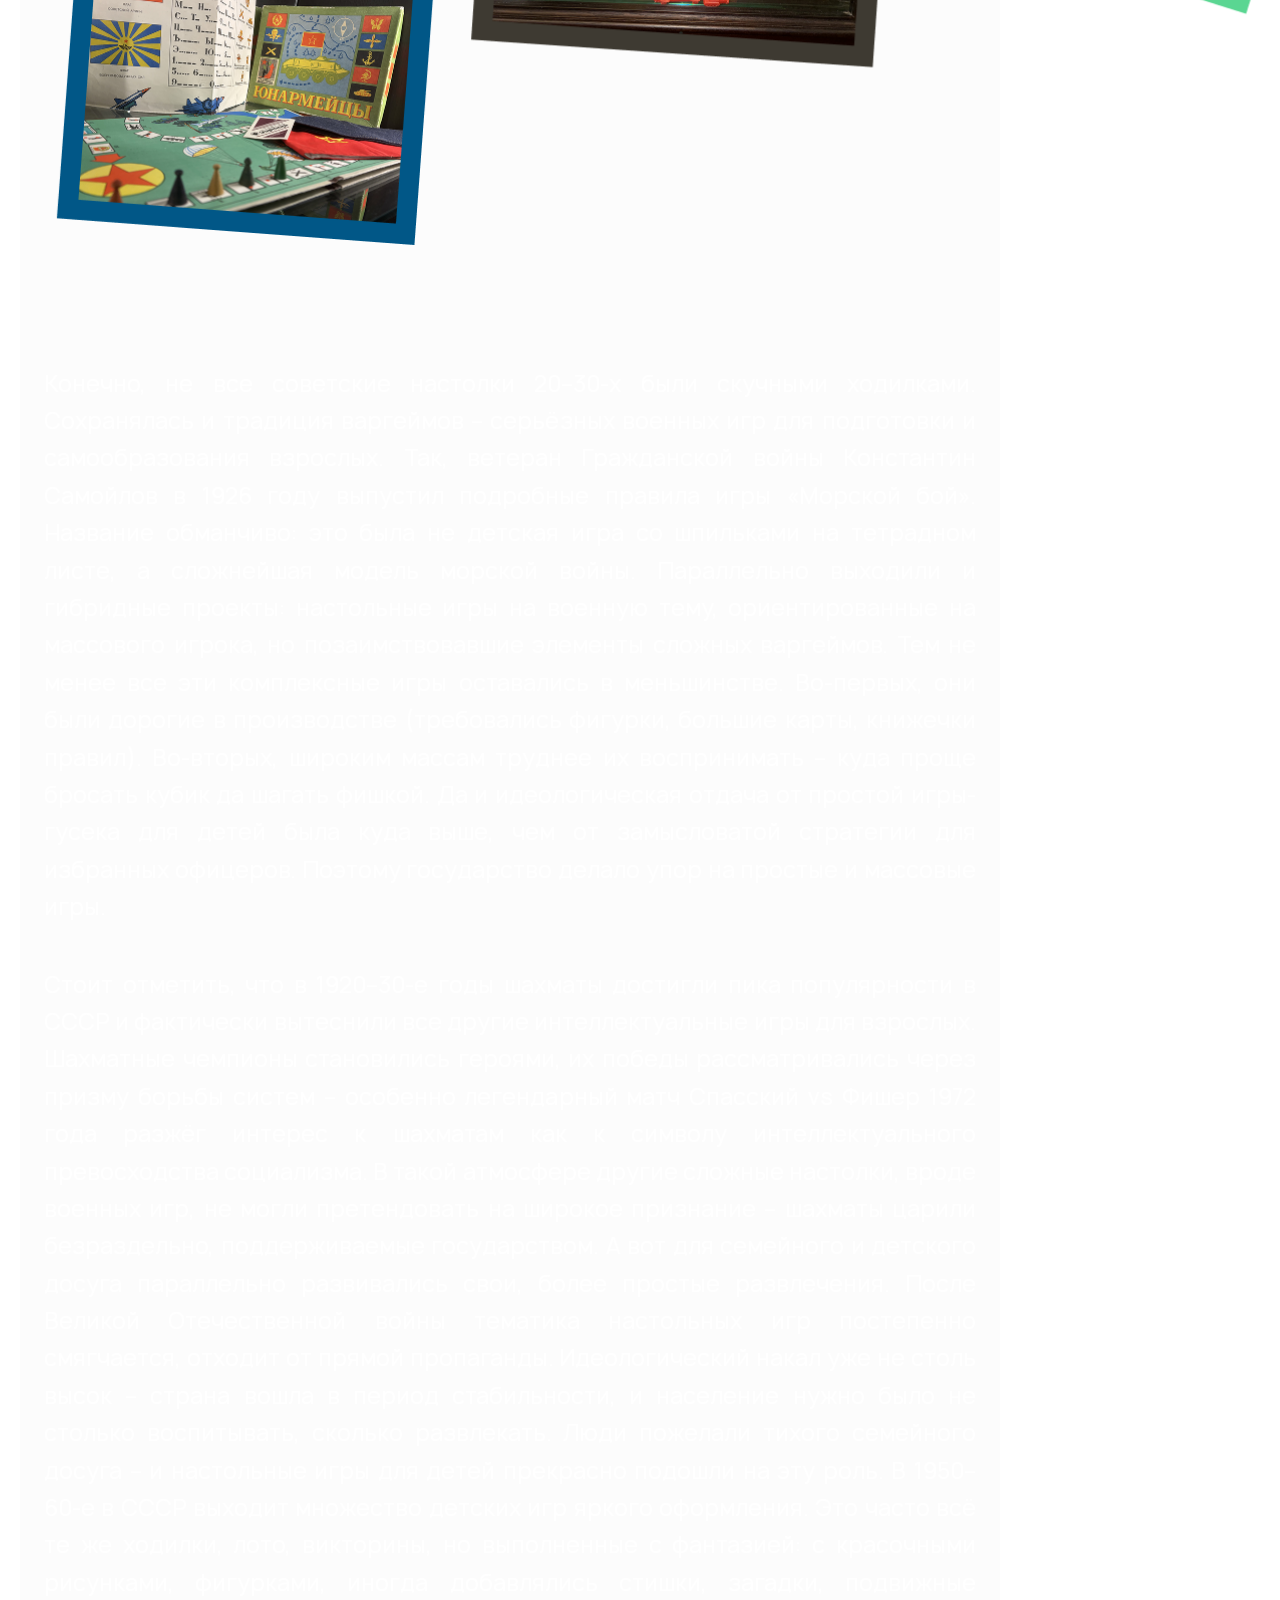
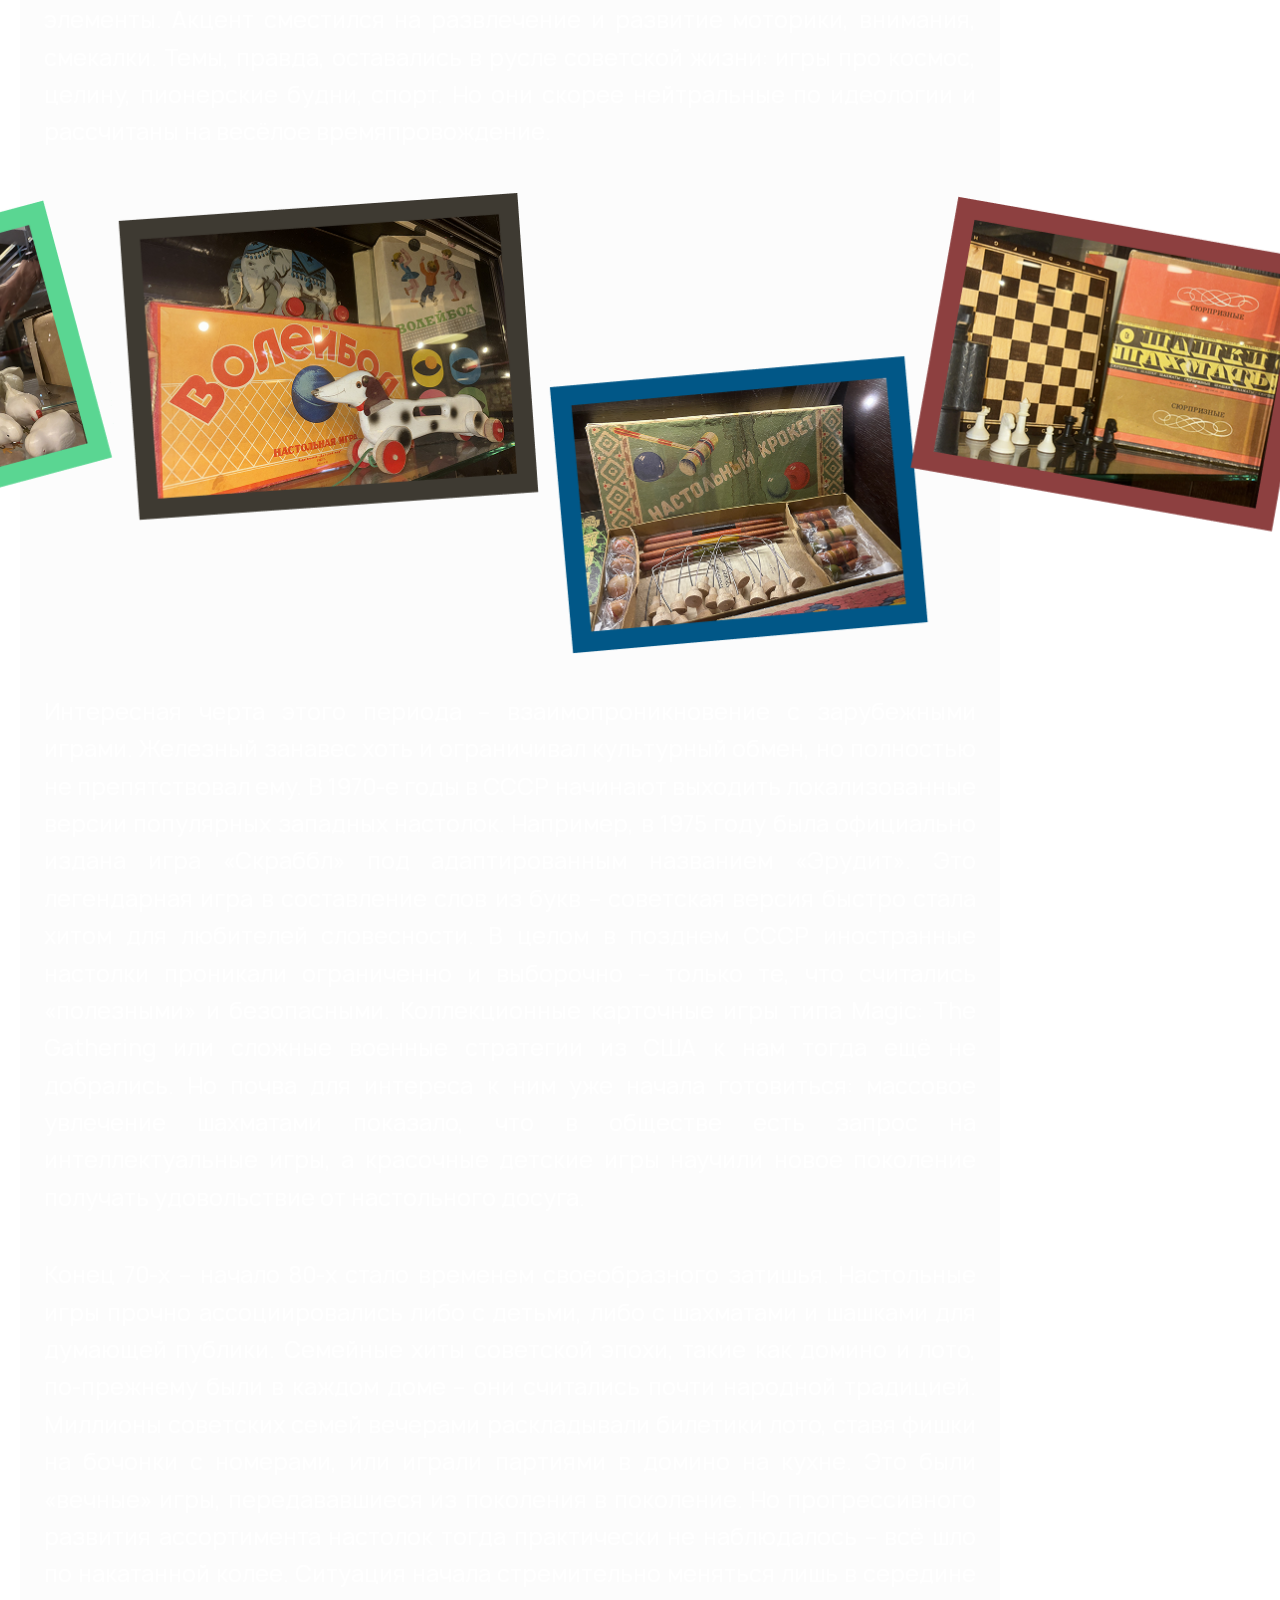
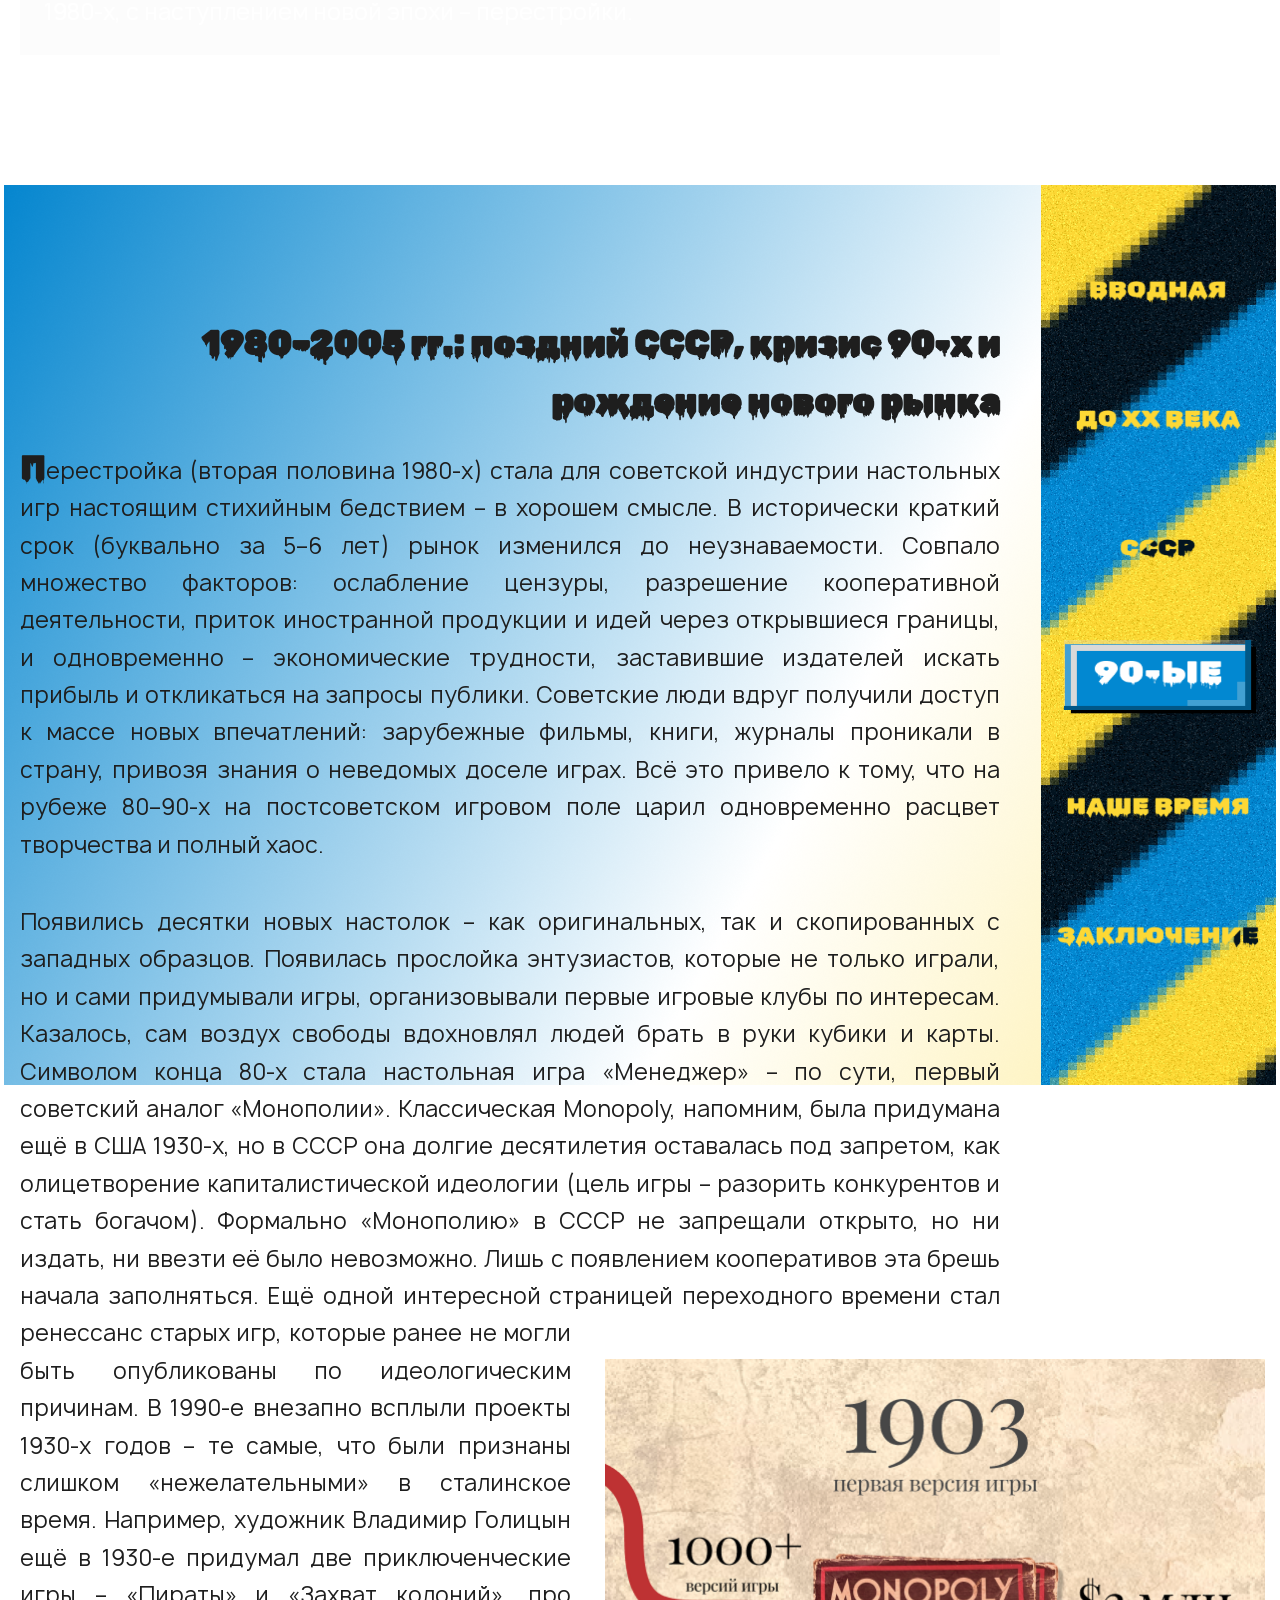
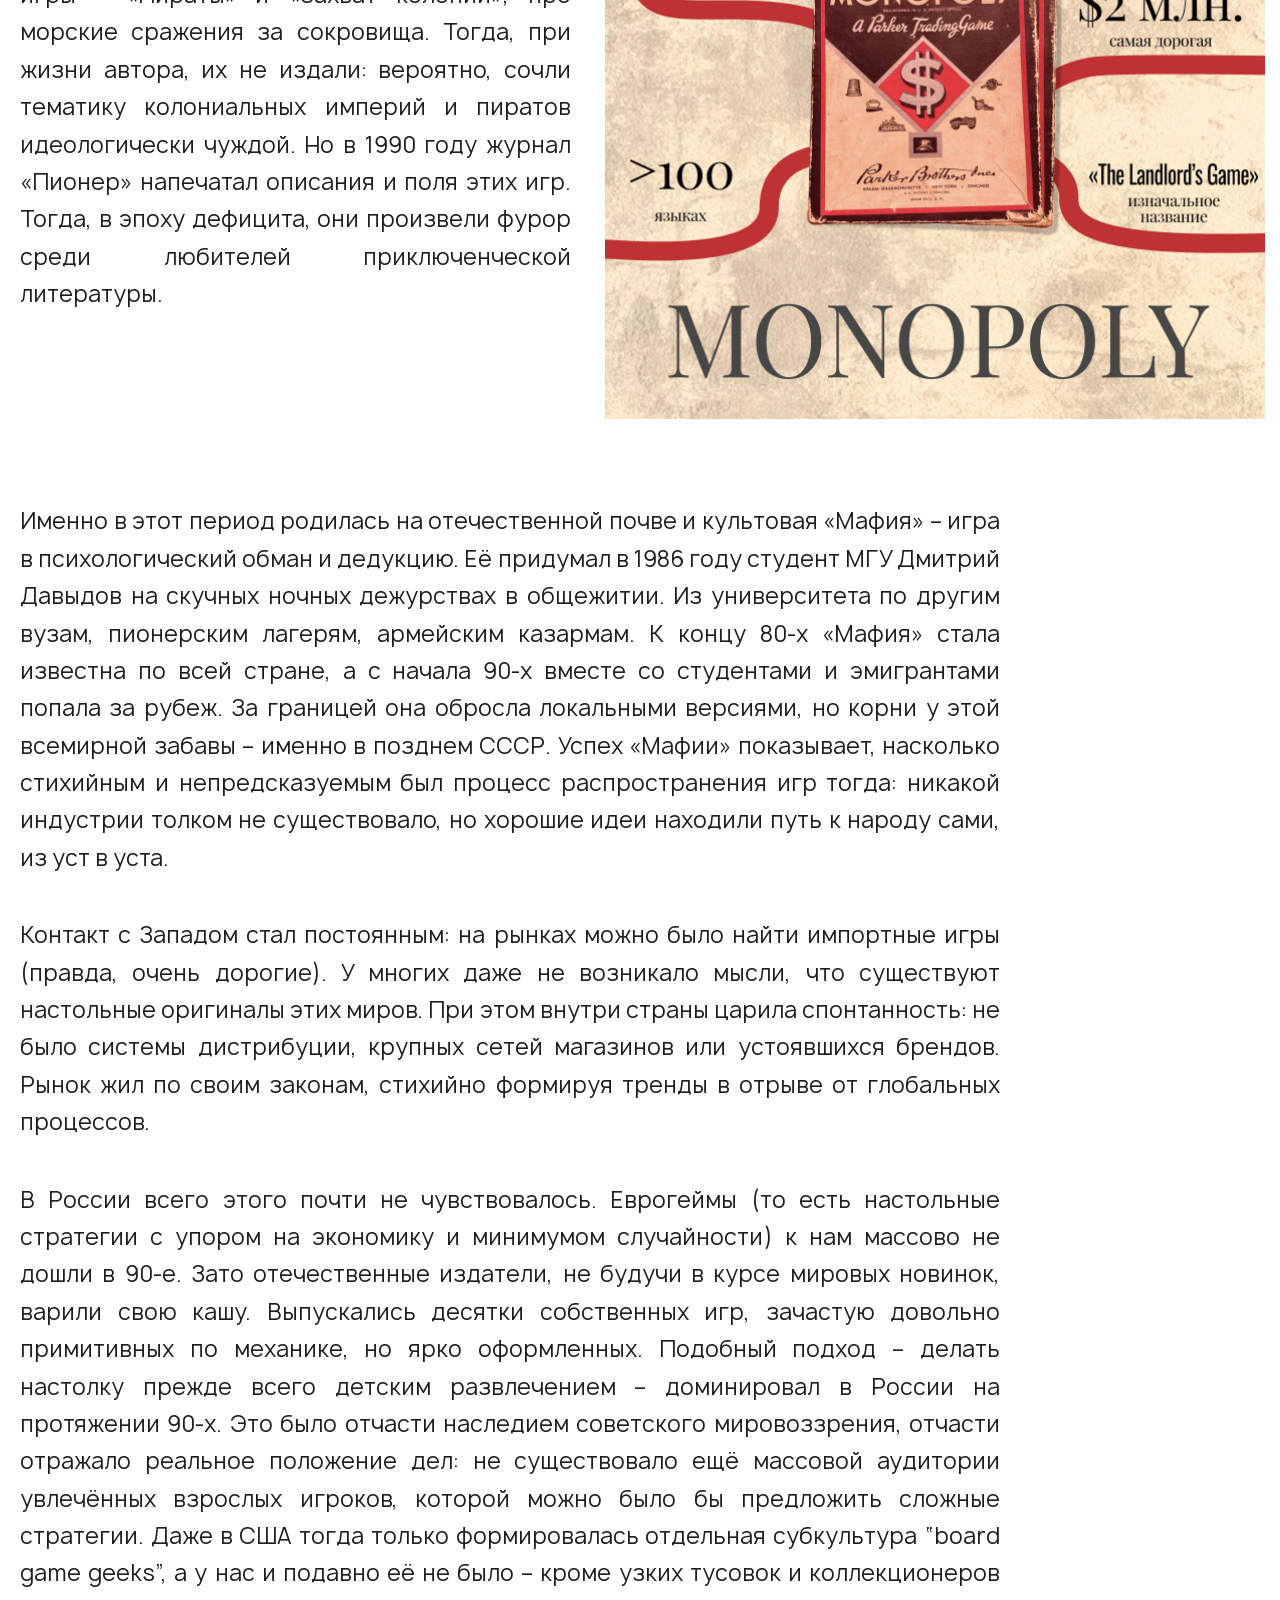
==== commit b07b4f4a: "Добавлен новый файл" ====
--- a/index.html
+++ b/index.html
@@ -18,6 +18,7 @@
 		<nav class="page-navigation">
 			<button class="nav-button active" onclick="window.location.href='index.html'">Главная</button>
 			<button class="nav-button" onclick="window.location.href='page2.html'">Страница 2</button>
+			<button class="nav-button contact-button" onclick="window.open('http://localhost:3000', '_blank')">Написать автору</button>
 		</nav>
 		
 		<main class="main">
@@ -488,6 +489,17 @@
 			.nav-button.active:hover {
 				background-color: #555;
 			}
+
+			.contact-button {
+				background-color: rgba(148, 115, 77, 0.9);
+				color: white;
+				border-color: #94734d;
+			}
+
+			.contact-button:hover {
+				background-color: #94734d;
+				border-color: #94734d;
+			}
 		</style>
 	</body>
 </html>
